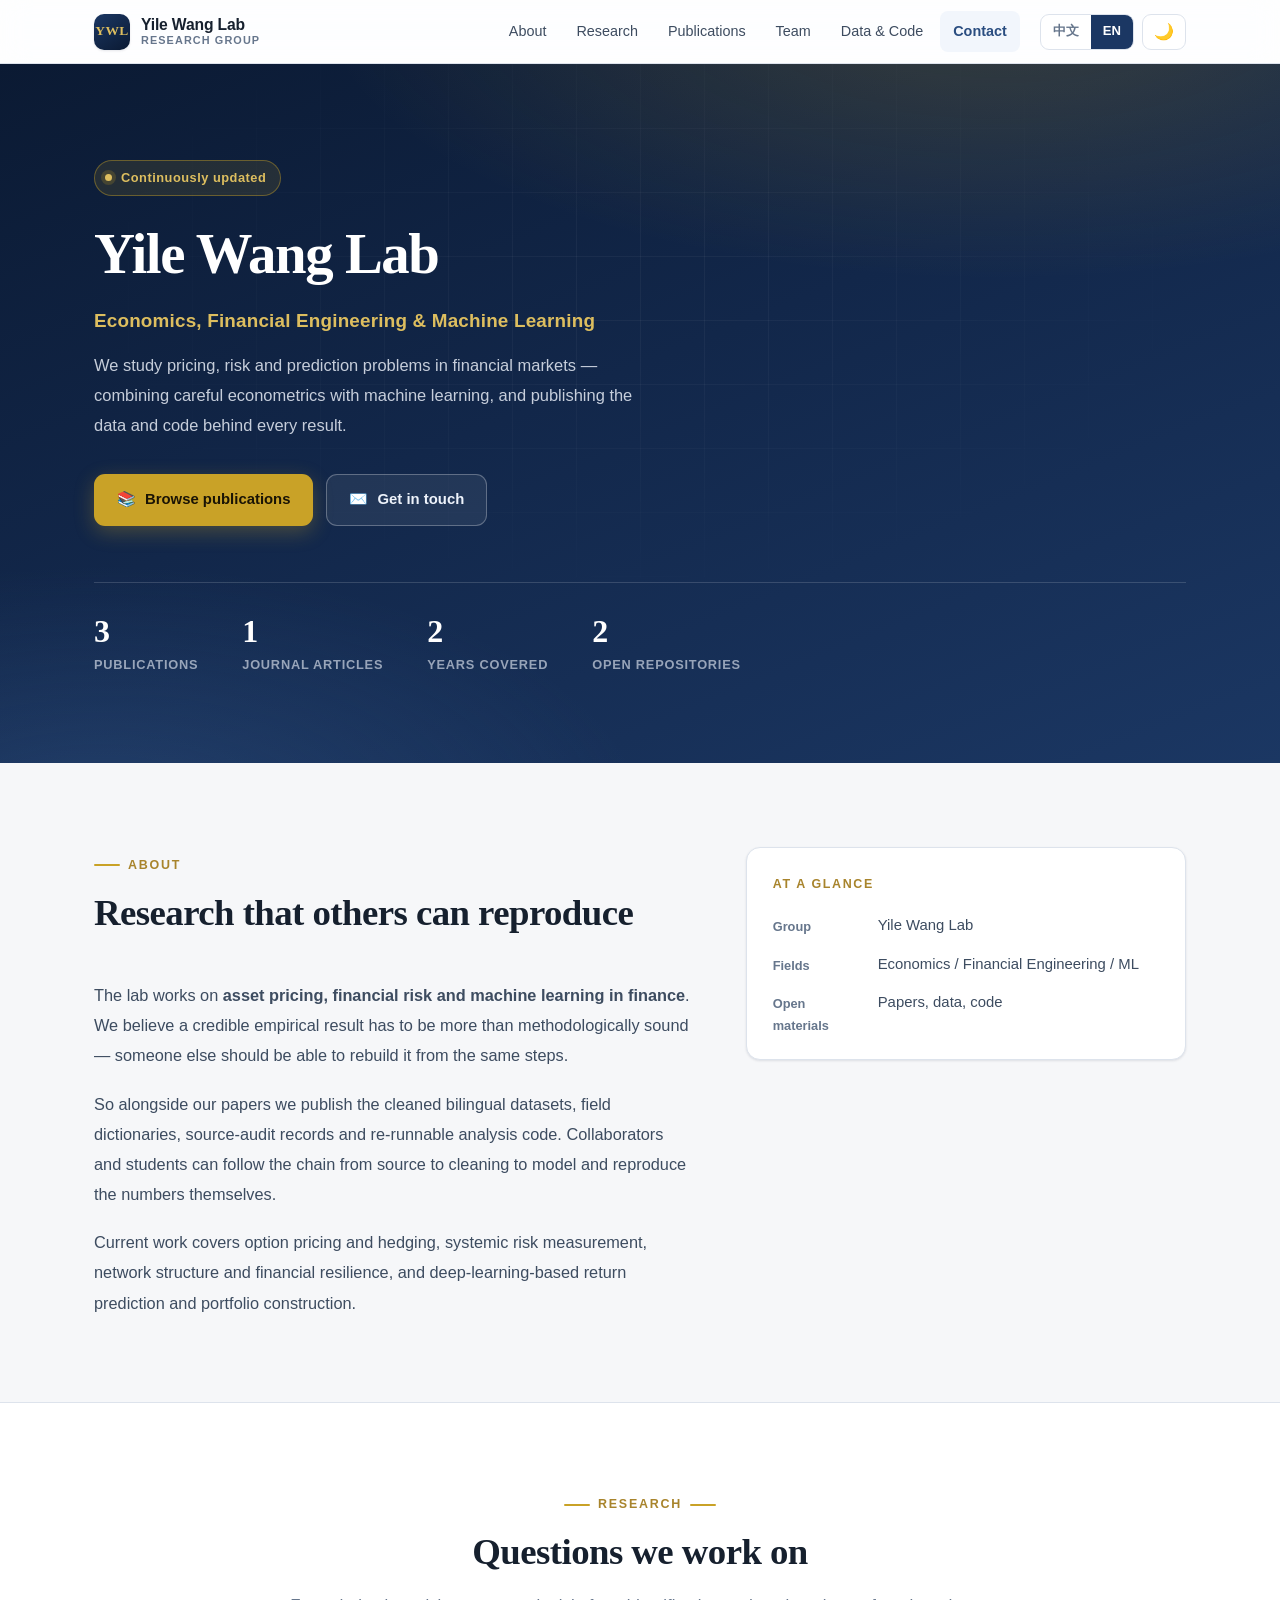
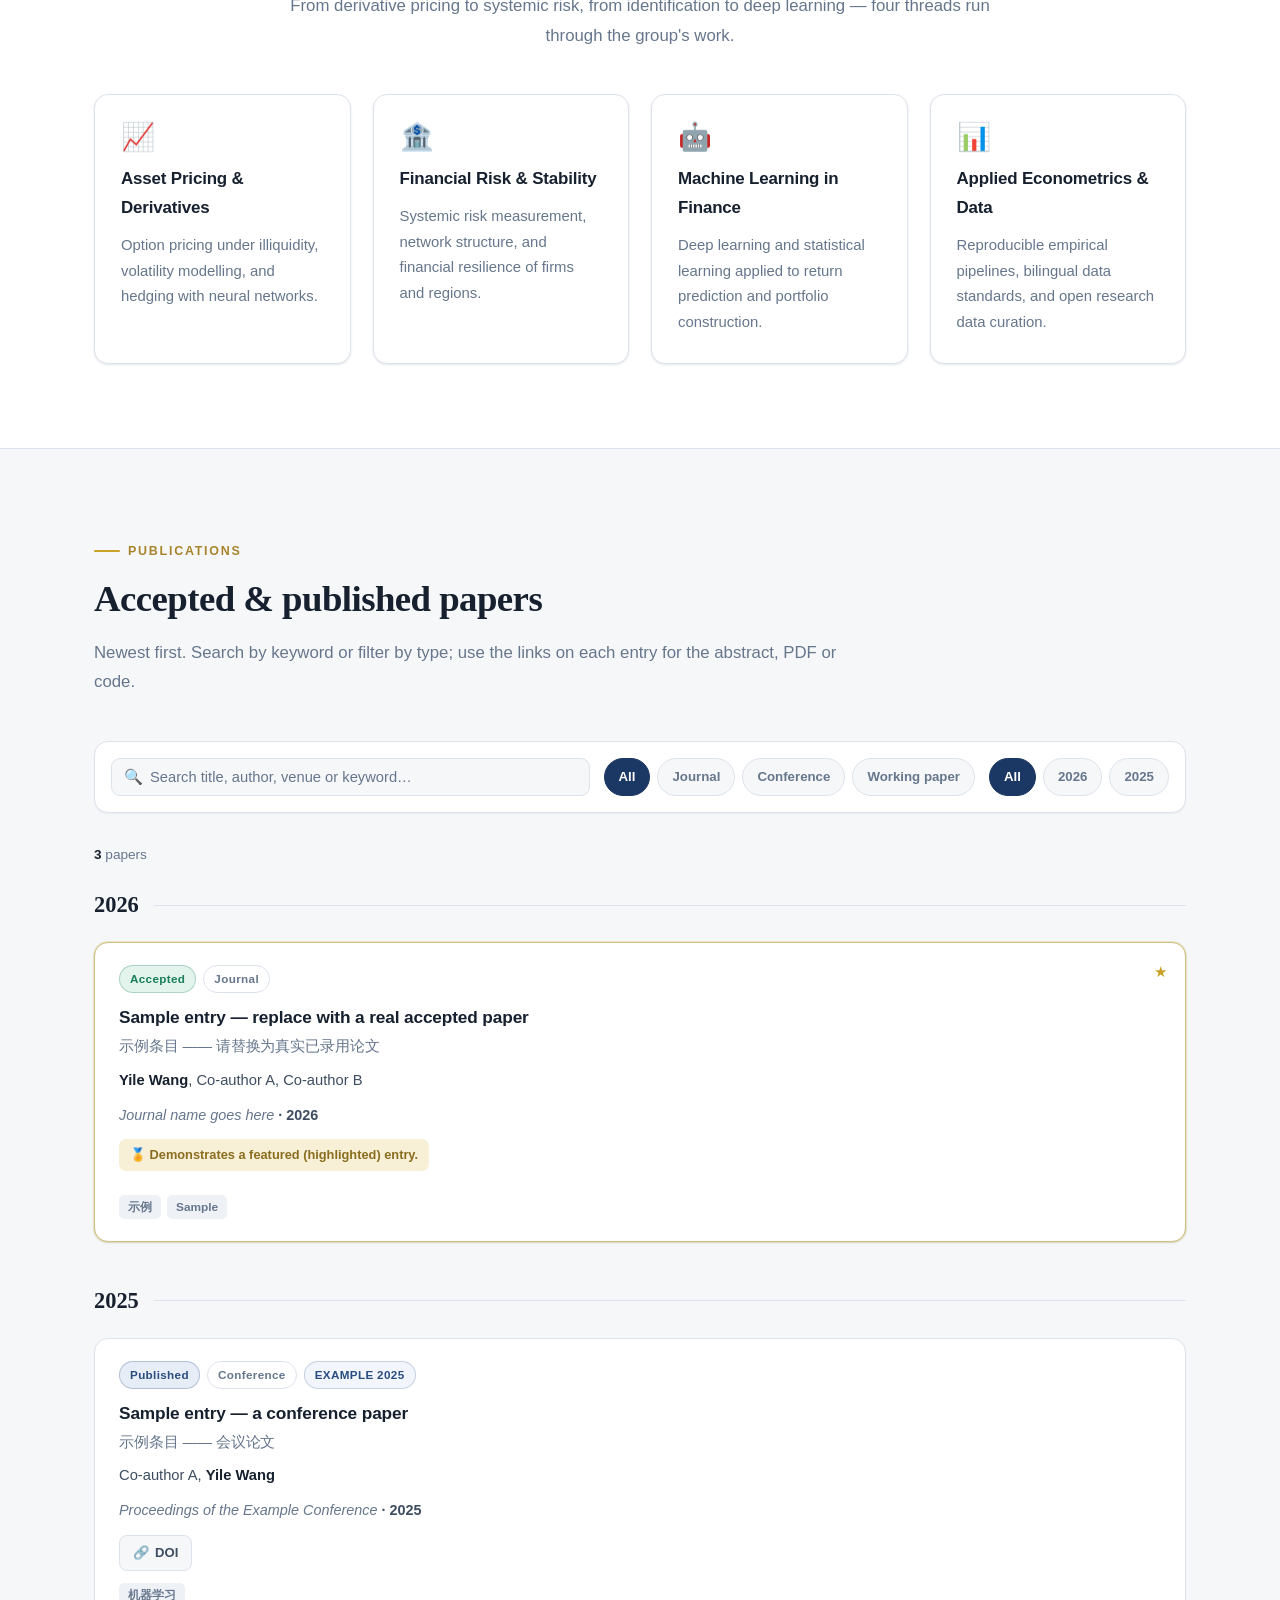
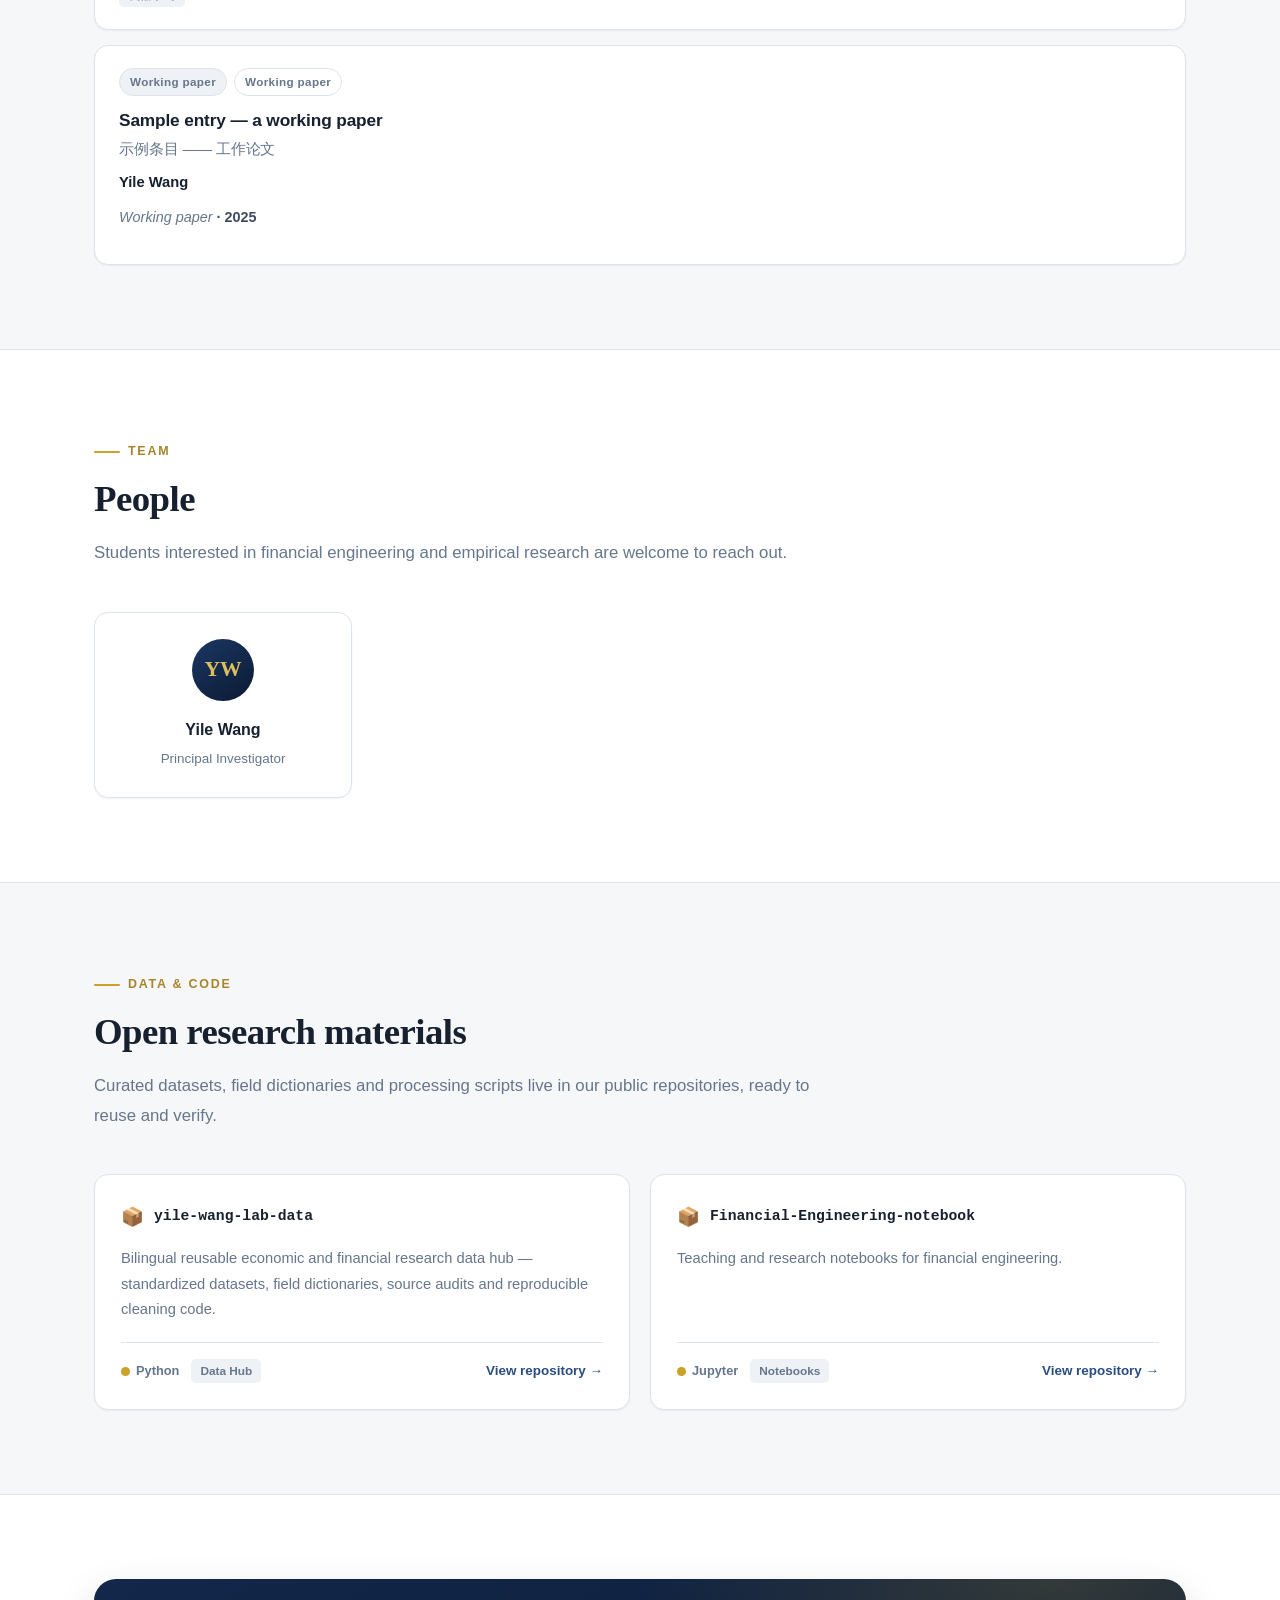
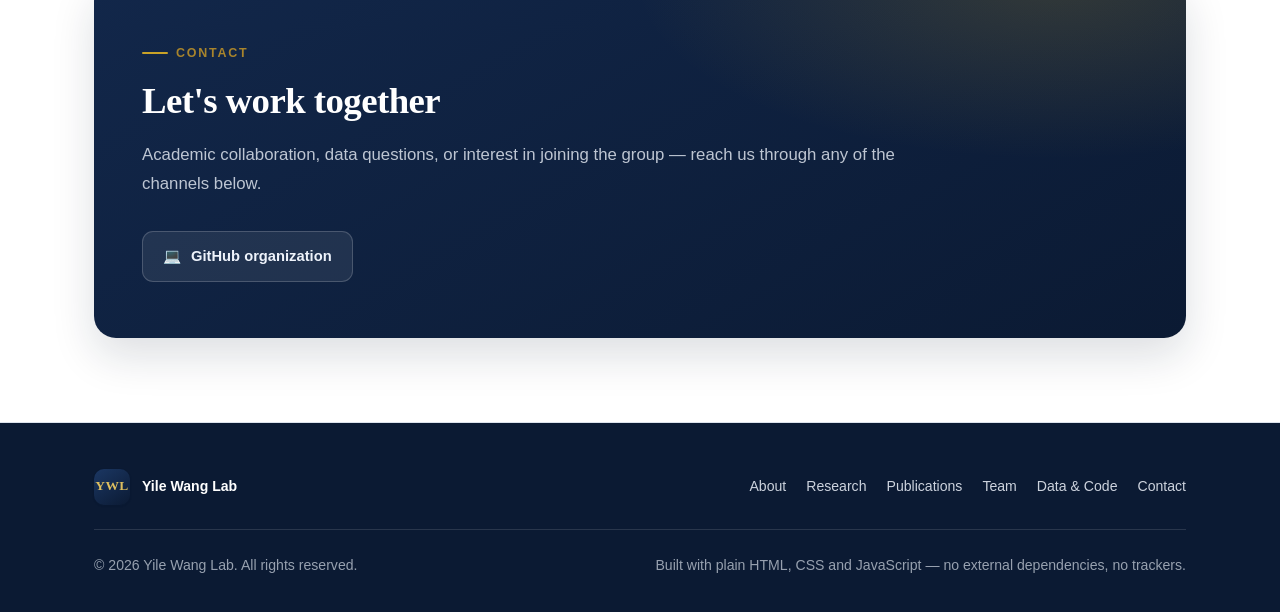
==== index.html @ 4775f93c "Initial commit: 课题组官网 (双语, 论文列表, 深色模式)" ====
<!DOCTYPE html>
<html lang="zh-CN" data-theme="light">
<head>
<meta charset="UTF-8">
<meta name="viewport" content="width=device-width, initial-scale=1, viewport-fit=cover">
<meta name="theme-color" content="#0b1a33">

<title>Yile Wang Lab · 官网</title>
<meta name="description" content="Yile Wang 课题组官网：经济学、金融工程与机器学习方向的研究团队，展示已录用与已发表论文、研究数据与开源代码。">
<meta name="author" content="Yile Wang Lab">

<!-- Open Graph / 分享卡片 -->
<meta property="og:type" content="website">
<meta property="og:title" content="Yile Wang Lab">
<meta property="og:description" content="Economics, Financial Engineering & Machine Learning — accepted and published papers, open data and code.">
<meta property="og:url" content="https://yilewang-lab.github.io/">
<meta property="og:site_name" content="Yile Wang Lab">
<meta name="twitter:card" content="summary_large_image">

<link rel="canonical" href="https://yilewang-lab.github.io/">
<link rel="icon" href="data:image/svg+xml,%3Csvg xmlns='http://www.w3.org/2000/svg' viewBox='0 0 100 100'%3E%3Crect width='100' height='100' rx='22' fill='%230b1a33'/%3E%3Ctext x='50' y='68' font-size='52' font-family='Georgia,serif' font-weight='700' fill='%23ddbe5f' text-anchor='middle'%3EYW%3C/text%3E%3C/svg%3E">

<link rel="stylesheet" href="assets/css/style.css">

<!-- 渐进增强开关：只有 JS 可用时才隐藏待入场元素，避免无 JS / 脚本报错时页面空白 -->
<script>
  document.documentElement.classList.add("js");
  window.addEventListener("error", function () {
    document.documentElement.classList.remove("js");
  });
</script>

<!-- 结构化数据，帮助搜索引擎理解这是研究机构站点 -->
<script type="application/ld+json">
{
  "@context": "https://schema.org",
  "@type": "ResearchOrganization",
  "name": "Yile Wang Lab",
  "url": "https://yilewang-lab.github.io/",
  "description": "Economics, financial engineering and machine learning research group.",
  "sameAs": ["https://github.com/YileWang-Lab"]
}
</script>
</head>

<body>
<a class="skip-link" href="#main" data-i18n="a11y.skip">跳到主要内容</a>

<!-- ==================================================== header -->
<header class="site-header">
  <div class="wrap">
    <a class="brand" href="#top">
      <span class="brand__mark" data-cfg="monogram" aria-hidden="true">YWL</span>
      <span class="brand__text">
        <span class="brand__name" data-cfg="labName">Yile Wang Lab</span>
        <span class="brand__sub">Research Group</span>
      </span>
    </a>

    <nav class="nav" id="site-nav" aria-label="主导航" data-i18n-attr="aria-label:a11y.nav">
      <ul class="nav__list">
        <li><a class="nav__link" href="#about"    data-i18n="nav.about">关于</a></li>
        <li><a class="nav__link" href="#research" data-i18n="nav.research">研究方向</a></li>
        <li><a class="nav__link" href="#pubs"     data-i18n="nav.pubs">论文成果</a></li>
        <li><a class="nav__link" href="#team"     data-i18n="nav.team">团队成员</a></li>
        <li><a class="nav__link" href="#data"     data-i18n="nav.data">数据与代码</a></li>
        <li><a class="nav__link" href="#contact"  data-i18n="nav.contact">联系我们</a></li>
      </ul>
    </nav>

    <div class="header-tools">
      <div class="lang-switch" role="group" aria-label="切换语言" data-i18n-attr="aria-label:a11y.lang">
        <button type="button" data-lang="zh" aria-pressed="true">中文</button>
        <button type="button" data-lang="en" aria-pressed="false">EN</button>
      </div>

      <button type="button" class="toggle" id="theme-toggle" aria-pressed="false"
              title="切换深色 / 浅色主题" data-i18n-attr="title:a11y.theme;aria-label:a11y.theme">
        <span class="toggle__icon" aria-hidden="true">🌙</span>
      </button>

      <button type="button" class="toggle nav-toggle" id="nav-toggle"
              aria-expanded="false" aria-controls="site-nav"
              data-i18n-attr="aria-label:a11y.menu">
        <span class="toggle__icon" aria-hidden="true">☰</span>
      </button>
    </div>
  </div>
</header>

<main id="main">

  <!-- ================================================== hero -->
  <section class="hero" id="top">
    <div class="wrap">
      <span class="hero__badge">
        <span class="dot" aria-hidden="true"></span>
        <span data-i18n="hero.badge">正在持续更新</span>
      </span>

      <h1 class="hero__title" data-cfg="labName">Yile Wang Lab</h1>
      <p class="hero__tagline" data-cfg="tagline">经济学 · 金融工程 · 机器学习</p>
      <p class="hero__desc" data-i18n="hero.desc">我们关注金融市场中的定价、风险与预测问题。</p>

      <div class="hero__actions">
        <a class="btn btn--primary" href="#pubs">
          <span aria-hidden="true">📚</span><span data-i18n="hero.cta_pubs">查看论文成果</span>
        </a>
        <a class="btn btn--ghost" href="#contact">
          <span aria-hidden="true">✉️</span><span data-i18n="hero.cta_contact">联系我们</span>
        </a>
      </div>

      <div class="hero__stats" id="hero-stats"></div>
    </div>
  </section>

  <!-- ================================================== about -->
  <section class="section" id="about">
    <div class="wrap">
      <div class="about-grid">
        <div>
          <div class="section-head reveal">
            <p class="eyebrow" data-i18n="about.eyebrow">关于我们</p>
            <h2 class="section-title" data-i18n="about.title">让金融研究可复现、可复用</h2>
          </div>
          <div class="prose reveal">
            <p data-i18n-html data-i18n="about.p1">课题组围绕资产定价、金融风险与金融机器学习展开研究。</p>
            <p data-i18n-html data-i18n="about.p2">因此除了论文，我们把清洗好的双语数据一并整理公开。</p>
            <p data-i18n-html data-i18n="about.p3">目前课题组的研究覆盖期权定价与对冲等方向。</p>
          </div>
        </div>

        <aside class="fact-card reveal">
          <h3 data-i18n="about.facts">基本信息</h3>
          <ul class="fact-list" id="fact-list"></ul>
        </aside>
      </div>
    </div>
  </section>

  <!-- ================================================== research -->
  <section class="section section--alt" id="research">
    <div class="wrap">
      <div class="section-head section-head--center reveal">
        <p class="eyebrow" data-i18n="research.eyebrow">研究方向</p>
        <h2 class="section-title" data-i18n="research.title">我们关心的问题</h2>
        <p class="section-lead" data-i18n="research.lead">从衍生品定价到系统性风险。</p>
      </div>
      <div class="research-grid" id="research-grid"></div>
    </div>
  </section>

  <!-- ================================================== publications -->
  <section class="section" id="pubs">
    <div class="wrap">
      <div class="section-head reveal">
        <p class="eyebrow" data-i18n="pubs.eyebrow">论文成果</p>
        <h2 class="section-title" data-i18n="pubs.title">已录用与已发表论文</h2>
        <p class="section-lead" data-i18n="pubs.lead">按年份倒序排列，支持搜索与筛选。</p>
      </div>

      <div class="pub-toolbar reveal" id="pub-toolbar">
        <div class="pub-search">
          <span class="pub-search__icon" aria-hidden="true">🔍</span>
          <label class="sr-only" for="pub-search" data-i18n="pubs.search">搜索论文</label>
          <input type="search" id="pub-search" autocomplete="off"
                 placeholder="搜索标题、作者、期刊或关键词…" data-i18n-attr="placeholder:pubs.search">
        </div>
        <div class="chips" id="filter-type" role="group" aria-label="类型" data-i18n-attr="aria-label:pubs.filter.type"></div>
        <div class="chips" id="filter-year" role="group" aria-label="年份" data-i18n-attr="aria-label:pubs.filter.year"></div>
      </div>

      <p class="pub-count" id="pub-count" aria-live="polite"></p>
      <div id="pub-list"></div>
    </div>
  </section>

  <!-- ================================================== team -->
  <section class="section section--alt" id="team">
    <div class="wrap">
      <div class="section-head reveal">
        <p class="eyebrow" data-i18n="team.eyebrow">团队成员</p>
        <h2 class="section-title" data-i18n="team.title">课题组</h2>
        <p class="section-lead" data-i18n="team.lead">欢迎对金融工程与实证研究感兴趣的同学联系交流。</p>
      </div>
      <div class="team-grid" id="team-grid"></div>
    </div>
  </section>

  <!-- ================================================== data & code -->
  <section class="section" id="data">
    <div class="wrap">
      <div class="section-head reveal">
        <p class="eyebrow" data-i18n="data.eyebrow">数据与代码</p>
        <h2 class="section-title" data-i18n="data.title">开放的研究材料</h2>
        <p class="section-lead" data-i18n="data.lead">我们把整理好的数据、字段字典与处理脚本放在公开仓库里。</p>
      </div>
      <div class="repo-grid" id="repo-grid"></div>
    </div>
  </section>

  <!-- ================================================== contact -->
  <section class="section section--alt" id="contact">
    <div class="wrap">
      <div class="contact-box reveal">
        <div class="section-head" style="margin-bottom:0">
          <p class="eyebrow" data-i18n="contact.eyebrow">联系我们</p>
          <h2 class="section-title" data-i18n="contact.title">欢迎交流与合作</h2>
          <p class="section-lead" data-i18n="contact.lead">无论是学术合作、数据问题还是加入课题组的意向，都欢迎联系我们。</p>
        </div>
        <div class="contact-lines" id="contact-lines"></div>
      </div>
    </div>
  </section>

</main>

<!-- ==================================================== footer -->
<footer class="site-footer">
  <div class="wrap">
    <div class="footer-top">
      <div class="footer-brand">
        <span class="brand__mark" data-cfg="monogram" aria-hidden="true">YWL</span>
        <span data-cfg="labName">Yile Wang Lab</span>
      </div>
      <nav aria-label="页脚导航" data-i18n-attr="aria-label:footer.nav">
        <ul class="footer-nav">
          <li><a href="#about"    data-i18n="nav.about">关于</a></li>
          <li><a href="#research" data-i18n="nav.research">研究方向</a></li>
          <li><a href="#pubs"     data-i18n="nav.pubs">论文成果</a></li>
          <li><a href="#team"     data-i18n="nav.team">团队成员</a></li>
          <li><a href="#data"     data-i18n="nav.data">数据与代码</a></li>
          <li><a href="#contact"  data-i18n="nav.contact">联系我们</a></li>
        </ul>
      </nav>
    </div>
    <div class="footer-bottom">
      <p>© <span id="year">2026</span> <span data-cfg="affiliation">Yile Wang Lab</span>. <span data-i18n="footer.rights">版权所有。</span></p>
      <p data-cfg="footerNote" data-i18n="footer.built">由纯 HTML / CSS / JavaScript 构建。</p>
    </div>
  </div>
</footer>

<div class="toast" id="toast" role="status" aria-live="polite"></div>

<!-- 数据文件（要改内容，改这两个即可） -->
<script src="data/site-config.js"></script>
<script src="data/publications.js"></script>
<!-- 界面文案与逻辑 -->
<script src="assets/js/i18n.js"></script>
<script src="assets/js/main.js"></script>
</body>
</html>
---- assets/css/style.css ----
/* ============================================================================
 *  Yile Wang Lab — stylesheet
 *  零外部依赖：不引用任何 CDN / 网络字体，保证在中国大陆也能秒开。
 *  Zero external dependencies: no CDN, no web fonts — loads fast everywhere.
 * ==========================================================================*/

/* ---------------------------------------------------------------- tokens */
:root {
  --navy-900: #0b1a33;
  --navy-800: #12274a;
  --navy-700: #1b3763;
  --navy-600: #2a4d80;
  --navy-500: #3b6299;
  --navy-100: #e7edf6;
  --navy-50:  #f2f6fc;

  --gold-700: #8a6d1f;
  --gold-600: #a8842c;
  --gold-500: #c9a227;
  --gold-400: #ddbe5f;
  --gold-100: #f7efd6;

  --bg:        #f6f7f9;
  --surface:   #ffffff;
  --surface-2: #eef1f6;
  --text:      #16202e;
  --text-soft: #3d4c60;
  --text-muted:#66768c;
  --border:    #dde3ec;
  --border-strong: #c6d0de;

  --ok-600:#1a7f5a; --ok-100:#e2f4ec;
  --warn-600:#a8631b; --warn-100:#fbefdd;
  --info-600:#2a4d80; --info-100:#e7edf6;

  --shadow-xs: 0 1px 2px rgba(11,26,51,.05);
  --shadow-sm: 0 1px 3px rgba(11,26,51,.07), 0 1px 2px rgba(11,26,51,.04);
  --shadow-md: 0 6px 16px rgba(11,26,51,.08), 0 2px 4px rgba(11,26,51,.04);
  --shadow-lg: 0 18px 44px rgba(11,26,51,.14);

  --radius-sm: 8px;
  --radius:    14px;
  --radius-lg: 22px;

  --maxw: 1140px;
  --header-h: 64px;

  --font-sans: -apple-system, BlinkMacSystemFont, "Segoe UI", Roboto,
               "PingFang SC", "Hiragino Sans GB", "Microsoft YaHei",
               "Noto Sans SC", "Source Han Sans SC", "WenQuanYi Micro Hei",
               Arial, sans-serif;
  --font-serif: "Iowan Old Style", "Palatino Linotype", Palatino, "Book Antiqua",
                Georgia, "Songti SC", "SimSun", serif;
  --font-mono: ui-monospace, SFMono-Regular, "SF Mono", Menlo, Consolas,
               "Liberation Mono", monospace;
}

[data-theme="dark"] {
  --navy-900:#050b16; --navy-800:#0a1424; --navy-700:#122340;
  --navy-600:#1d3963; --navy-500:#2c5188;
  --navy-100:#16253c; --navy-50:#111d31;

  --gold-700:#e0c574; --gold-600:#d4b45c; --gold-500:#c9a227;
  --gold-400:#e6cf82; --gold-100:#2a2413;

  --bg:        #080e1a;
  --surface:   #0f1826;
  --surface-2: #16202f;
  --text:      #e9eef7;
  --text-soft: #c2ccdc;
  --text-muted:#8e9db4;
  --border:    #223045;
  --border-strong:#31435e;

  --ok-600:#4fd1a5; --ok-100:#10291f;
  --warn-600:#e0a44f; --warn-100:#2a1f10;
  --info-600:#89b0e6; --info-100:#14202f;

  --shadow-xs: 0 1px 2px rgba(0,0,0,.5);
  --shadow-sm: 0 1px 3px rgba(0,0,0,.5);
  --shadow-md: 0 6px 18px rgba(0,0,0,.45);
  --shadow-lg: 0 18px 46px rgba(0,0,0,.6);
}

/* ---------------------------------------------------------------- reset */
*, *::before, *::after { box-sizing: border-box; }

html {
  scroll-behavior: smooth;
  scroll-padding-top: calc(var(--header-h) + 16px);
  -webkit-text-size-adjust: 100%;
}

@media (prefers-reduced-motion: reduce) {
  html { scroll-behavior: auto; }
  *, *::before, *::after {
    animation-duration: .001ms !important;
    transition-duration: .001ms !important;
  }
}

body {
  margin: 0;
  font-family: var(--font-sans);
  font-size: 16px;
  line-height: 1.7;
  color: var(--text);
  background: var(--bg);
  -webkit-font-smoothing: antialiased;
  -moz-osx-font-smoothing: grayscale;
  overflow-wrap: break-word;
}

img { max-width: 100%; display: block; }
a { color: var(--navy-600); text-decoration: none; }
a:hover { text-decoration: underline; text-underline-offset: 3px; }
[data-theme="dark"] a { color: var(--info-600); }

button { font: inherit; color: inherit; cursor: pointer; }

:focus-visible {
  outline: 3px solid var(--gold-500);
  outline-offset: 2px;
  border-radius: 4px;
}

.skip-link {
  position: absolute; left: -9999px; top: 0; z-index: 200;
  background: var(--navy-800); color: #fff; padding: 12px 18px;
  border-radius: 0 0 var(--radius-sm) 0;
}
.skip-link:focus { left: 0; }

.sr-only {
  position: absolute; width: 1px; height: 1px; padding: 0; margin: -1px;
  overflow: hidden; clip: rect(0,0,0,0); white-space: nowrap; border: 0;
}

/* ---------------------------------------------------------------- layout */
.wrap {
  width: 100%;
  max-width: var(--maxw);
  margin-inline: auto;
  padding-inline: 24px;
}

.section { padding: 84px 0; }
.section--alt { background: var(--surface); border-block: 1px solid var(--border); }

.section-head { max-width: 760px; margin-bottom: 44px; }
.section-head--center { margin-inline: auto; text-align: center; }

.eyebrow {
  display: inline-flex; align-items: center; gap: 8px;
  font-size: .78rem; font-weight: 700; letter-spacing: .14em;
  text-transform: uppercase; color: var(--gold-600);
  margin: 0 0 14px;
}
.eyebrow::before {
  content: ""; width: 26px; height: 2px; background: var(--gold-500);
  border-radius: 2px;
}
.section-head--center .eyebrow::after {
  content: ""; width: 26px; height: 2px; background: var(--gold-500);
  border-radius: 2px;
}

.section-title {
  font-family: var(--font-serif);
  font-size: clamp(1.6rem, 3.4vw, 2.3rem);
  line-height: 1.25;
  letter-spacing: -.015em;
  margin: 0 0 16px;
  color: var(--text);
}

.section-lead {
  margin: 0;
  font-size: 1.05rem;
  color: var(--text-muted);
  line-height: 1.75;
}

/* ---------------------------------------------------------------- header */
.site-header {
  position: sticky; top: 0; z-index: 100;
  height: var(--header-h);
  background: color-mix(in srgb, var(--surface) 82%, transparent);
  backdrop-filter: saturate(180%) blur(14px);
  -webkit-backdrop-filter: saturate(180%) blur(14px);
  border-bottom: 1px solid var(--border);
}
@supports not (backdrop-filter: blur(1px)) {
  .site-header { background: var(--surface); }
}

.site-header .wrap {
  height: 100%;
  display: flex; align-items: center; gap: 20px;
}

.brand {
  display: flex; align-items: center; gap: 11px;
  color: var(--text); font-weight: 700; text-decoration: none;
  flex-shrink: 0;
}
.brand:hover { text-decoration: none; }

.brand__mark {
  width: 36px; height: 36px; flex-shrink: 0;
  display: grid; place-items: center;
  border-radius: 10px;
  background: linear-gradient(145deg, var(--navy-700), var(--navy-900));
  color: var(--gold-400);
  font-family: var(--font-serif);
  font-size: .84rem; font-weight: 700; letter-spacing: .04em;
  box-shadow: var(--shadow-sm);
}
.brand__text { display: flex; flex-direction: column; line-height: 1.15; }
.brand__name { font-size: .98rem; letter-spacing: -.01em; }
.brand__sub {
  font-size: .68rem; font-weight: 600; letter-spacing: .1em;
  text-transform: uppercase; color: var(--text-muted);
}

.nav { margin-left: auto; }
.nav__list {
  display: flex; align-items: center; gap: 4px;
  list-style: none; margin: 0; padding: 0;
}
.nav__link {
  display: block; padding: 8px 13px; border-radius: 8px;
  font-size: .9rem; font-weight: 500; color: var(--text-soft);
  text-decoration: none; white-space: nowrap;
  transition: background .15s, color .15s;
}
.nav__link:hover { background: var(--surface-2); color: var(--text); text-decoration: none; }
.nav__link[aria-current="true"] { color: var(--navy-600); background: var(--navy-50); font-weight: 600; }
[data-theme="dark"] .nav__link[aria-current="true"] { color: var(--gold-400); }

.header-tools { display: flex; align-items: center; gap: 8px; flex-shrink: 0; }

/* toggle buttons */
.toggle {
  display: inline-flex; align-items: center; justify-content: center;
  gap: 6px; height: 36px; min-width: 36px; padding: 0 11px;
  border: 1px solid var(--border); border-radius: 9px;
  background: var(--surface); color: var(--text-soft);
  font-size: .82rem; font-weight: 600;
  transition: background .15s, border-color .15s, color .15s;
}
.toggle:hover { background: var(--surface-2); color: var(--text); border-color: var(--border-strong); }
.toggle__icon { font-size: 1rem; line-height: 1; }

.lang-switch { display: inline-flex; border: 1px solid var(--border); border-radius: 9px; overflow: hidden; background: var(--surface); }
.lang-switch button {
  border: 0; background: transparent; padding: 0 12px; height: 34px;
  font-size: .82rem; font-weight: 600; color: var(--text-muted);
  transition: background .15s, color .15s;
}
.lang-switch button[aria-pressed="true"] { background: var(--navy-700); color: #fff; }
[data-theme="dark"] .lang-switch button[aria-pressed="true"] { background: var(--gold-600); color: #12100a; }
.lang-switch button:not([aria-pressed="true"]):hover { background: var(--surface-2); color: var(--text); }

.nav-toggle { display: none; }

/* ---------------------------------------------------------------- hero */
.hero {
  position: relative;
  padding: 96px 0 88px;
  background:
    radial-gradient(1100px 460px at 78% -10%, rgba(201,162,39,.22), transparent 62%),
    radial-gradient(900px 420px at 8% 108%, rgba(59,98,153,.35), transparent 60%),
    linear-gradient(158deg, var(--navy-900) 0%, var(--navy-800) 46%, var(--navy-700) 100%);
  color: #eef3fb;
  overflow: hidden;
}
.hero::after {
  content: ""; position: absolute; inset: 0; pointer-events: none;
  background-image:
    linear-gradient(rgba(255,255,255,.045) 1px, transparent 1px),
    linear-gradient(90deg, rgba(255,255,255,.045) 1px, transparent 1px);
  background-size: 64px 64px;
  mask-image: radial-gradient(760px 420px at 50% 32%, #000 12%, transparent 78%);
  -webkit-mask-image: radial-gradient(760px 420px at 50% 32%, #000 12%, transparent 78%);
}
.hero .wrap { position: relative; z-index: 1; }

.hero__badge {
  display: inline-flex; align-items: center; gap: 9px;
  padding: 6px 14px 6px 10px; margin-bottom: 26px;
  border: 1px solid rgba(201,162,39,.42);
  background: rgba(201,162,39,.12);
  border-radius: 999px;
  font-size: .8rem; font-weight: 600; letter-spacing: .04em;
  color: var(--gold-400);
}
.hero__badge .dot {
  width: 7px; height: 7px; border-radius: 50%;
  background: var(--gold-400); box-shadow: 0 0 0 4px rgba(201,162,39,.2);
}

.hero__title {
  font-family: var(--font-serif);
  font-size: clamp(2.1rem, 5.6vw, 3.55rem);
  line-height: 1.12;
  letter-spacing: -.025em;
  margin: 0 0 20px;
  color: #fff;
  font-weight: 700;
  max-width: 20ch;
}
.hero__title em {
  font-style: normal;
  background: linear-gradient(100deg, var(--gold-400), var(--gold-500) 55%, #f0dc9a);
  -webkit-background-clip: text; background-clip: text;
  -webkit-text-fill-color: transparent; color: var(--gold-500);
}

.hero__tagline {
  margin: 0 0 14px;
  font-size: clamp(1rem, 2.1vw, 1.18rem);
  font-weight: 600;
  letter-spacing: .01em;
  color: var(--gold-400);
}

.hero__desc {
  margin: 0 0 34px;
  max-width: 62ch;
  font-size: 1.03rem;
  line-height: 1.8;
  color: rgba(238,243,251,.82);
}

.hero__actions { display: flex; flex-wrap: wrap; gap: 13px; }

.btn {
  display: inline-flex; align-items: center; gap: 9px;
  padding: 12px 22px; border-radius: 11px;
  font-size: .93rem; font-weight: 600;
  text-decoration: none; border: 1px solid transparent;
  transition: transform .16s, box-shadow .16s, background .16s, border-color .16s;
}
.btn:hover { text-decoration: none; transform: translateY(-2px); }
.btn--primary { background: var(--gold-500); color: #1a1405; box-shadow: 0 6px 20px rgba(201,162,39,.3); }
.btn--primary:hover { background: var(--gold-400); box-shadow: 0 10px 26px rgba(201,162,39,.4); }
.btn--ghost { background: rgba(255,255,255,.07); color: #eef3fb; border-color: rgba(255,255,255,.28); }
.btn--ghost:hover { background: rgba(255,255,255,.15); border-color: rgba(255,255,255,.5); }

.hero__stats {
  display: flex; flex-wrap: wrap; gap: 44px;
  margin-top: 56px; padding-top: 32px;
  border-top: 1px solid rgba(255,255,255,.15);
}
.stat__num {
  font-family: var(--font-serif);
  font-size: 2rem; font-weight: 700; line-height: 1;
  color: #fff;
}
.stat__label {
  margin-top: 7px;
  font-size: .8rem; font-weight: 600; letter-spacing: .06em;
  text-transform: uppercase; color: rgba(238,243,251,.6);
}

/* ---------------------------------------------------------------- about */
.about-grid {
  display: grid; grid-template-columns: 1.15fr .85fr; gap: 56px; align-items: start;
}
.prose p { margin: 0 0 18px; font-size: 1.02rem; line-height: 1.85; color: var(--text-soft); }
.prose p:last-child { margin-bottom: 0; }
.prose strong { color: var(--text); font-weight: 650; }

.fact-card {
  background: var(--surface); border: 1px solid var(--border);
  border-radius: var(--radius); padding: 26px 26px 22px;
  box-shadow: var(--shadow-sm);
}
.fact-card h3 {
  margin: 0 0 18px; font-size: .78rem; font-weight: 700;
  letter-spacing: .13em; text-transform: uppercase; color: var(--gold-600);
}
.fact-list { list-style: none; margin: 0; padding: 0; display: grid; gap: 15px; }
.fact-list li { display: flex; gap: 13px; align-items: flex-start; }
.fact-list .k {
  flex-shrink: 0; width: 92px;
  font-size: .8rem; font-weight: 700; color: var(--text-muted);
  padding-top: 2px;
}
.fact-list .v { font-size: .93rem; color: var(--text-soft); line-height: 1.6; }

/* ---------------------------------------------------------------- research */
.research-grid {
  display: grid; grid-template-columns: repeat(auto-fit, minmax(240px, 1fr)); gap: 22px;
}
.research-card {
  position: relative;
  background: var(--surface); border: 1px solid var(--border);
  border-radius: var(--radius); padding: 28px 26px;
  box-shadow: var(--shadow-sm);
  transition: transform .2s, box-shadow .2s, border-color .2s;
  overflow: hidden;
}
.research-card::before {
  content: ""; position: absolute; inset: 0 auto 0 0; width: 3px;
  background: linear-gradient(var(--gold-500), var(--navy-600));
  opacity: 0; transition: opacity .2s;
}
.research-card:hover {
  transform: translateY(-4px); box-shadow: var(--shadow-md);
  border-color: var(--border-strong);
}
.research-card:hover::before { opacity: 1; }
.research-card__icon {
  font-size: 1.7rem; line-height: 1; margin-bottom: 15px;
  display: block;
}
.research-card__title {
  margin: 0 0 10px; font-size: 1.06rem; font-weight: 650;
  letter-spacing: -.01em; color: var(--text);
}
.research-card__desc { margin: 0; font-size: .93rem; line-height: 1.72; color: var(--text-muted); }

/* ---------------------------------------------------------------- publications */
.pub-toolbar {
  display: flex; flex-wrap: wrap; gap: 14px; align-items: center;
  margin-bottom: 30px; padding: 16px;
  background: var(--surface); border: 1px solid var(--border);
  border-radius: var(--radius); box-shadow: var(--shadow-xs);
}
.pub-search {
  position: relative; flex: 1 1 250px; min-width: 200px;
}
.pub-search input {
  width: 100%; padding: 10px 14px 10px 38px;
  border: 1px solid var(--border); border-radius: 9px;
  background: var(--bg); color: var(--text); font-size: .92rem;
  transition: border-color .15s, box-shadow .15s;
}
.pub-search input::placeholder { color: var(--text-muted); }
.pub-search input:focus {
  outline: none; border-color: var(--navy-500);
  box-shadow: 0 0 0 3px color-mix(in srgb, var(--navy-500) 18%, transparent);
}
.pub-search__icon {
  position: absolute; left: 13px; top: 50%; transform: translateY(-50%);
  color: var(--text-muted); font-size: .95rem; pointer-events: none;
}

.chips { display: flex; flex-wrap: wrap; gap: 7px; }
.chip {
  padding: 7px 14px; border-radius: 999px;
  border: 1px solid var(--border); background: var(--bg);
  font-size: .83rem; font-weight: 600; color: var(--text-muted);
  transition: background .15s, color .15s, border-color .15s;
  white-space: nowrap;
}
.chip:hover { border-color: var(--border-strong); color: var(--text); }
.chip[aria-pressed="true"] {
  background: var(--navy-700); border-color: var(--navy-700); color: #fff;
}
[data-theme="dark"] .chip[aria-pressed="true"] { background: var(--gold-600); border-color: var(--gold-600); color: #12100a; }

.pub-count {
  font-size: .85rem; color: var(--text-muted); font-weight: 500;
  margin: 0 0 20px;
}
.pub-count strong { color: var(--text); font-weight: 700; }

.pub-year-group { margin-bottom: 40px; }
.pub-year-group:last-child { margin-bottom: 0; }

.pub-year {
  display: flex; align-items: center; gap: 15px;
  margin: 0 0 18px;
  font-family: var(--font-serif);
  font-size: 1.4rem; font-weight: 700; color: var(--text);
}
.pub-year::after {
  content: ""; flex: 1; height: 1px; background: var(--border);
}

.pub-list { display: grid; gap: 15px; }

.pub {
  position: relative;
  background: var(--surface); border: 1px solid var(--border);
  border-radius: var(--radius); padding: 22px 24px;
  box-shadow: var(--shadow-xs);
  transition: box-shadow .18s, border-color .18s, transform .18s;
}
.pub:hover {
  box-shadow: var(--shadow-md); border-color: var(--border-strong);
  transform: translateY(-2px);
}
.pub--featured {
  border-color: color-mix(in srgb, var(--gold-500) 55%, var(--border));
  box-shadow: 0 0 0 1px color-mix(in srgb, var(--gold-500) 22%, transparent), var(--shadow-sm);
}
.pub--featured::after {
  content: "★"; position: absolute; top: 16px; right: 18px;
  color: var(--gold-500); font-size: .95rem;
}

.pub__badges { display: flex; flex-wrap: wrap; gap: 7px; margin-bottom: 12px; }

.badge {
  display: inline-flex; align-items: center; gap: 5px;
  padding: 3px 10px; border-radius: 999px;
  font-size: .73rem; font-weight: 700; letter-spacing: .03em;
  border: 1px solid transparent; white-space: nowrap;
}
.badge--accepted  { background: var(--ok-100);   color: var(--ok-600);   border-color: color-mix(in srgb, var(--ok-600) 28%, transparent); }
.badge--published { background: var(--info-100); color: var(--info-600); border-color: color-mix(in srgb, var(--info-600) 28%, transparent); }
.badge--forthcoming { background: var(--warn-100); color: var(--warn-600); border-color: color-mix(in srgb, var(--warn-600) 28%, transparent); }
.badge--working   { background: var(--surface-2); color: var(--text-muted); border-color: var(--border); }
.badge--type      { background: transparent; color: var(--text-muted); border-color: var(--border); }
.badge--venue     { background: var(--navy-50); color: var(--navy-600); border-color: color-mix(in srgb, var(--navy-600) 22%, transparent); }
[data-theme="dark"] .badge--venue { color: var(--info-600); }

.pub__title {
  margin: 0 0 10px; padding-right: 26px;
  font-size: 1.08rem; font-weight: 650; line-height: 1.5;
  letter-spacing: -.008em; color: var(--text);
}
.pub__title-zh {
  display: block; margin-top: 4px;
  font-size: .93rem; font-weight: 500; color: var(--text-muted);
}

.pub__authors {
  margin: 0 0 10px; font-size: .92rem; line-height: 1.7; color: var(--text-soft);
}
.pub__authors b { font-weight: 750; color: var(--text); }

.pub__venue {
  margin: 0 0 12px; font-size: .9rem; color: var(--text-muted);
  font-style: italic;
}
.pub__venue .yr { font-style: normal; font-weight: 700; color: var(--text-soft); }

.pub__note {
  display: inline-flex; align-items: center; gap: 6px;
  margin: 0 0 12px; padding: 5px 11px;
  background: var(--gold-100); color: var(--gold-700);
  border-radius: 7px; font-size: .8rem; font-weight: 650;
}
[data-theme="dark"] .pub__note { color: var(--gold-400); }

.pub__links { display: flex; flex-wrap: wrap; gap: 8px; margin-top: 4px; }
.pub__link {
  display: inline-flex; align-items: center; gap: 6px;
  padding: 6px 13px; border-radius: 8px;
  border: 1px solid var(--border); background: var(--bg);
  font-size: .82rem; font-weight: 600; color: var(--text-soft);
  text-decoration: none; transition: all .15s;
}
.pub__link:hover {
  text-decoration: none; background: var(--navy-700); color: #fff;
  border-color: var(--navy-700); transform: translateY(-1px);
}

.pub__tags { display: flex; flex-wrap: wrap; gap: 6px; margin-top: 12px; }
.pub__tag {
  padding: 2px 9px; border-radius: 5px;
  background: var(--surface-2); color: var(--text-muted);
  font-size: .74rem; font-weight: 600;
}

.pub-empty {
  padding: 60px 24px; text-align: center;
  background: var(--surface); border: 1px dashed var(--border-strong);
  border-radius: var(--radius); color: var(--text-muted);
}
.pub-empty__icon { font-size: 2rem; margin-bottom: 12px; opacity: .55; }

/* ---------------------------------------------------------------- team */
.team-grid {
  display: grid; grid-template-columns: repeat(auto-fill, minmax(215px, 1fr)); gap: 20px;
}
.person {
  background: var(--surface); border: 1px solid var(--border);
  border-radius: var(--radius); padding: 26px 22px;
  text-align: center; box-shadow: var(--shadow-xs);
  transition: transform .18s, box-shadow .18s;
}
.person:hover { transform: translateY(-3px); box-shadow: var(--shadow-md); }
.person__avatar {
  width: 62px; height: 62px; margin: 0 auto 15px;
  border-radius: 50%; display: grid; place-items: center;
  background: linear-gradient(145deg, var(--navy-700), var(--navy-900));
  color: var(--gold-400); font-family: var(--font-serif);
  font-size: 1.35rem; font-weight: 700;
}
.person__name { margin: 0 0 5px; font-size: 1rem; font-weight: 650; color: var(--text); }
.person__role { margin: 0; font-size: .84rem; color: var(--text-muted); font-weight: 500; }
.person__link { display: inline-block; margin-top: 10px; font-size: .82rem; font-weight: 600; }

/* ---------------------------------------------------------------- repos */
.repo-grid { display: grid; grid-template-columns: repeat(auto-fit, minmax(300px, 1fr)); gap: 20px; }
.repo {
  display: flex; flex-direction: column;
  background: var(--surface); border: 1px solid var(--border);
  border-radius: var(--radius); padding: 26px;
  box-shadow: var(--shadow-xs);
  transition: transform .18s, box-shadow .18s, border-color .18s;
}
.repo:hover { transform: translateY(-3px); box-shadow: var(--shadow-md); border-color: var(--border-strong); }
.repo__top { display: flex; align-items: center; gap: 10px; margin-bottom: 14px; }
.repo__icon { font-size: 1.15rem; }
.repo__name {
  font-family: var(--font-mono); font-size: .92rem; font-weight: 700;
  color: var(--text); word-break: break-all;
}
.repo__desc { margin: 0 0 20px; font-size: .92rem; line-height: 1.72; color: var(--text-muted); flex: 1; }
.repo__foot { display: flex; align-items: center; gap: 12px; padding-top: 16px; border-top: 1px solid var(--border); }
.repo__lang { display: inline-flex; align-items: center; gap: 6px; font-size: .8rem; font-weight: 600; color: var(--text-muted); }
.repo__lang::before { content: ""; width: 9px; height: 9px; border-radius: 50%; background: var(--gold-500); }
.repo__link { margin-left: auto; font-size: .84rem; font-weight: 650; }

/* ---------------------------------------------------------------- contact */
.contact-box {
  position: relative; overflow: hidden;
  border-radius: var(--radius-lg); padding: 56px 48px;
  background:
    radial-gradient(700px 300px at 88% 0%, rgba(201,162,39,.2), transparent 60%),
    linear-gradient(150deg, var(--navy-800), var(--navy-900));
  color: #eef3fb;
  box-shadow: var(--shadow-lg);
}
.contact-box .section-title { color: #fff; }
.contact-box .section-lead { color: rgba(238,243,251,.78); }
.contact-lines {
  display: flex; flex-wrap: wrap; gap: 14px; margin-top: 32px;
}
.contact-line {
  display: inline-flex; align-items: center; gap: 10px;
  padding: 12px 20px; border-radius: 11px;
  background: rgba(255,255,255,.08); border: 1px solid rgba(255,255,255,.18);
  color: #eef3fb; font-size: .92rem; font-weight: 600; text-decoration: none;
  transition: background .16s, transform .16s;
  word-break: break-all;
}
.contact-line:hover { background: rgba(255,255,255,.17); text-decoration: none; transform: translateY(-2px); }

/* ---------------------------------------------------------------- footer */
.site-footer {
  background: var(--navy-900); color: rgba(238,243,251,.62);
  padding: 46px 0 34px; font-size: .88rem;
}
.site-footer a { color: rgba(238,243,251,.85); }
.site-footer a:hover { color: var(--gold-400); }
.footer-top {
  display: flex; flex-wrap: wrap; gap: 22px;
  justify-content: space-between; align-items: center;
  padding-bottom: 24px; margin-bottom: 24px;
  border-bottom: 1px solid rgba(255,255,255,.12);
}
.footer-brand { display: flex; align-items: center; gap: 12px; color: #fff; font-weight: 650; }
.footer-nav { display: flex; flex-wrap: wrap; gap: 20px; list-style: none; margin: 0; padding: 0; }
.footer-bottom { display: flex; flex-wrap: wrap; gap: 12px; justify-content: space-between; }
.footer-bottom p { margin: 0; }

/* ---------------------------------------------------------------- toast */
.toast {
  position: fixed; bottom: 26px; left: 50%; transform: translate(-50%, 24px);
  z-index: 150; max-width: min(92vw, 460px);
  padding: 13px 20px; border-radius: 11px;
  background: var(--navy-800); color: #eef3fb;
  border: 1px solid rgba(255,255,255,.16);
  box-shadow: var(--shadow-lg);
  font-size: .88rem; line-height: 1.55;
  opacity: 0; pointer-events: none; transition: opacity .25s, transform .25s;
}
.toast.is-visible { opacity: 1; transform: translate(-50%, 0); }

/* ---------------------------------------------------------------- reveal */
/* 只在 JS 可用（html.js）时隐藏，保证脚本失效时内容照常可见 */
.js .reveal { opacity: 0; transform: translateY(18px); transition: opacity .6s ease, transform .6s ease; }
.js .reveal.is-visible { opacity: 1; transform: none; }
@media (prefers-reduced-motion: reduce) {
  .js .reveal { opacity: 1; transform: none; }
}

/* ---------------------------------------------------------------- responsive */
@media (max-width: 960px) {
  .about-grid { grid-template-columns: 1fr; gap: 36px; }
  .hero { padding: 76px 0 68px; }
}

@media (max-width: 800px) {
  :root { --header-h: 58px; }
  .section { padding: 60px 0; }
  .wrap { padding-inline: 18px; }

  .nav-toggle { display: inline-flex; }
  .nav {
    position: fixed; inset: var(--header-h) 0 auto 0;
    background: var(--surface);
    border-bottom: 1px solid var(--border);
    box-shadow: var(--shadow-lg);
    padding: 12px 18px 20px;
    transform: translateY(-115%);
    transition: transform .28s cubic-bezier(.4,0,.2,1);
    margin-left: 0;
    max-height: calc(100vh - var(--header-h));
    overflow-y: auto;
  }
  .nav.is-open { transform: none; }
  .nav__list { flex-direction: column; align-items: stretch; gap: 2px; }
  .nav__link { padding: 12px 14px; font-size: .96rem; }

  .brand__sub { display: none; }
  .contact-box { padding: 40px 24px; border-radius: var(--radius); }
  .hero__stats { gap: 30px; }
  .stat__num { font-size: 1.65rem; }
}

@media (max-width: 520px) {
  .brand__name { font-size: .88rem; max-width: 128px; overflow: hidden; text-overflow: ellipsis; white-space: nowrap; }
  .header-tools .toggle__label { display: none; }
  .pub { padding: 18px 17px; }
  .pub-toolbar { padding: 12px; }
  .fact-list li { flex-direction: column; gap: 3px; }
  .fact-list .k { width: auto; }
}

/* ---------------------------------------------------------------- print */
@media print {
  .site-header, .hero__actions, .pub-toolbar, .site-footer, .toast, .nav-toggle { display: none !important; }
  .hero { background: #fff !important; color: #000 !important; padding: 20px 0; }
  .hero__title, .hero__tagline, .hero__desc { color: #000 !important; }
  .hero__title em { -webkit-text-fill-color: #000 !important; color: #000 !important; }
  .section { padding: 20px 0; break-inside: avoid; }
  .pub, .research-card, .person, .repo { box-shadow: none !important; border: 1px solid #ccc !important; break-inside: avoid; }
  .contact-box { background: #fff !important; color: #000 !important; }
  .contact-line { background: #f4f4f4 !important; color: #000 !important; border-color: #ccc !important; }
  a { color: #000 !important; }
  .reveal { opacity: 1 !important; transform: none !important; }
}
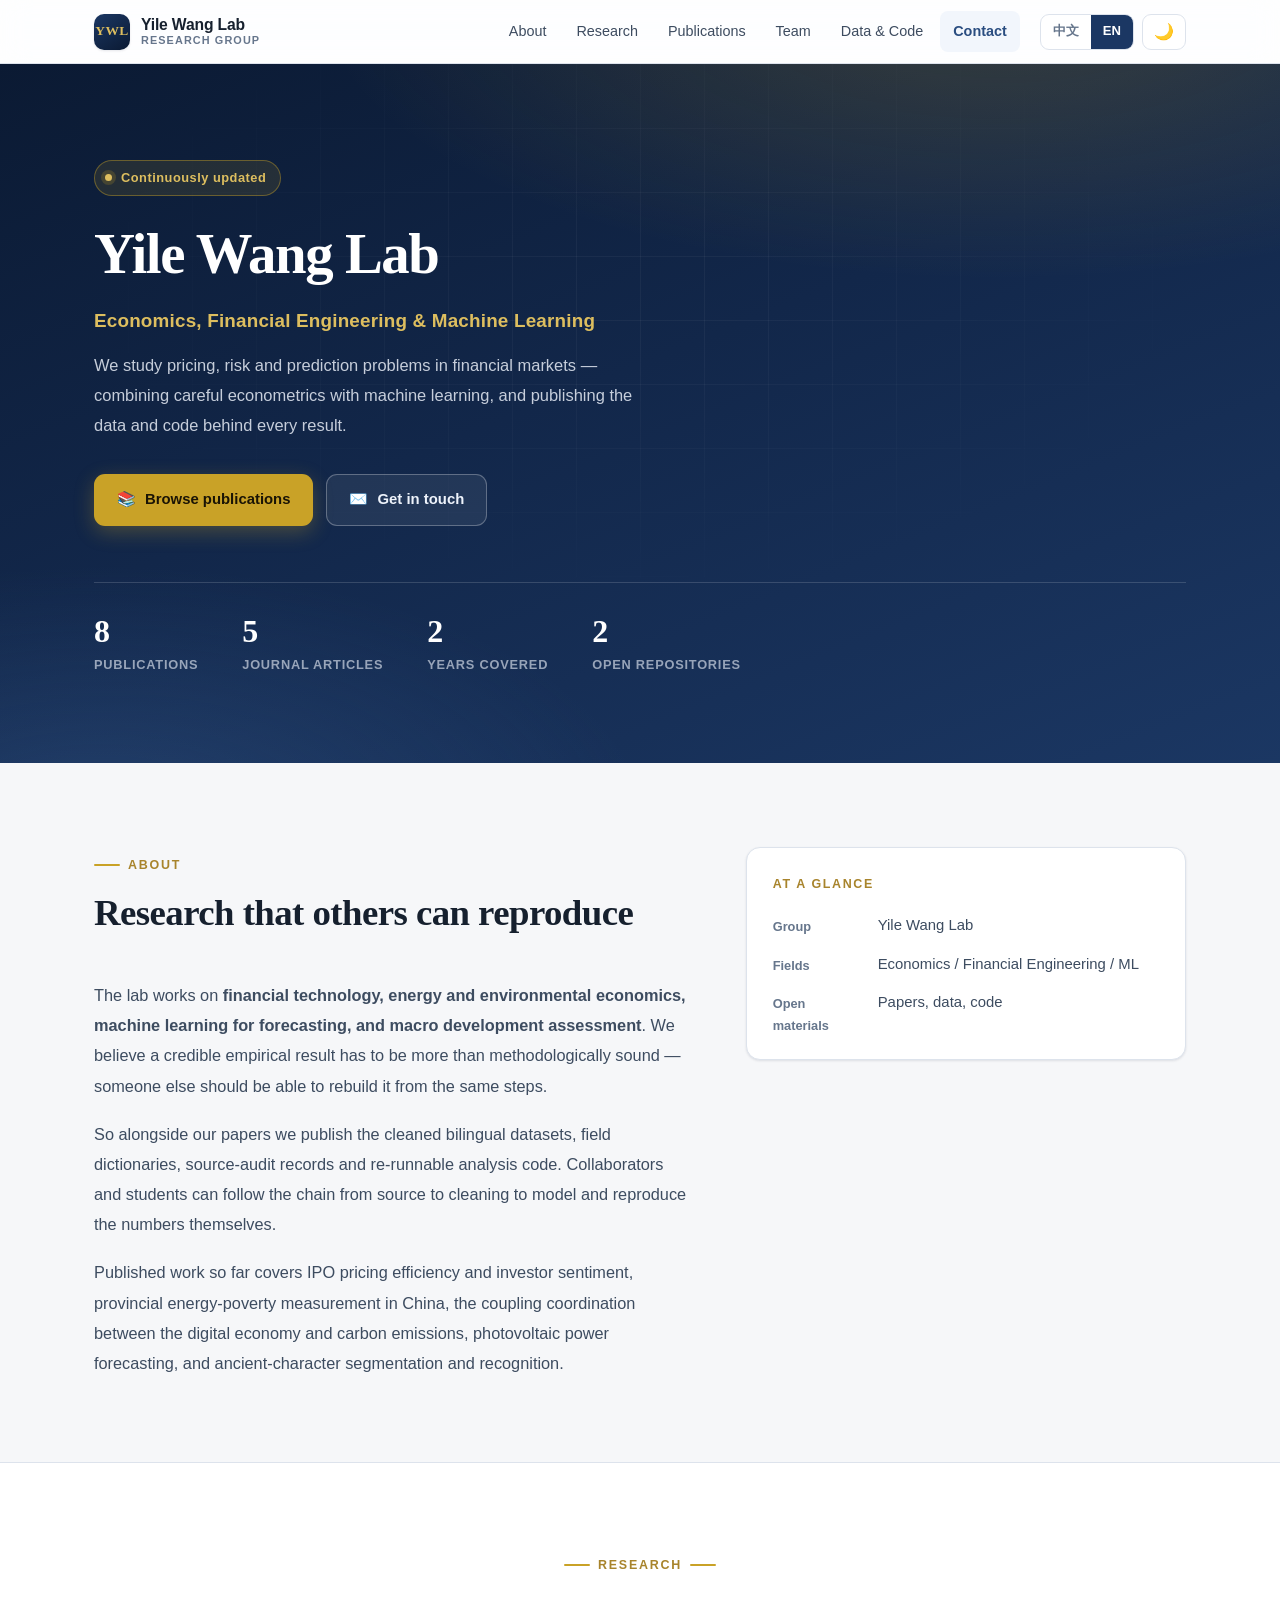
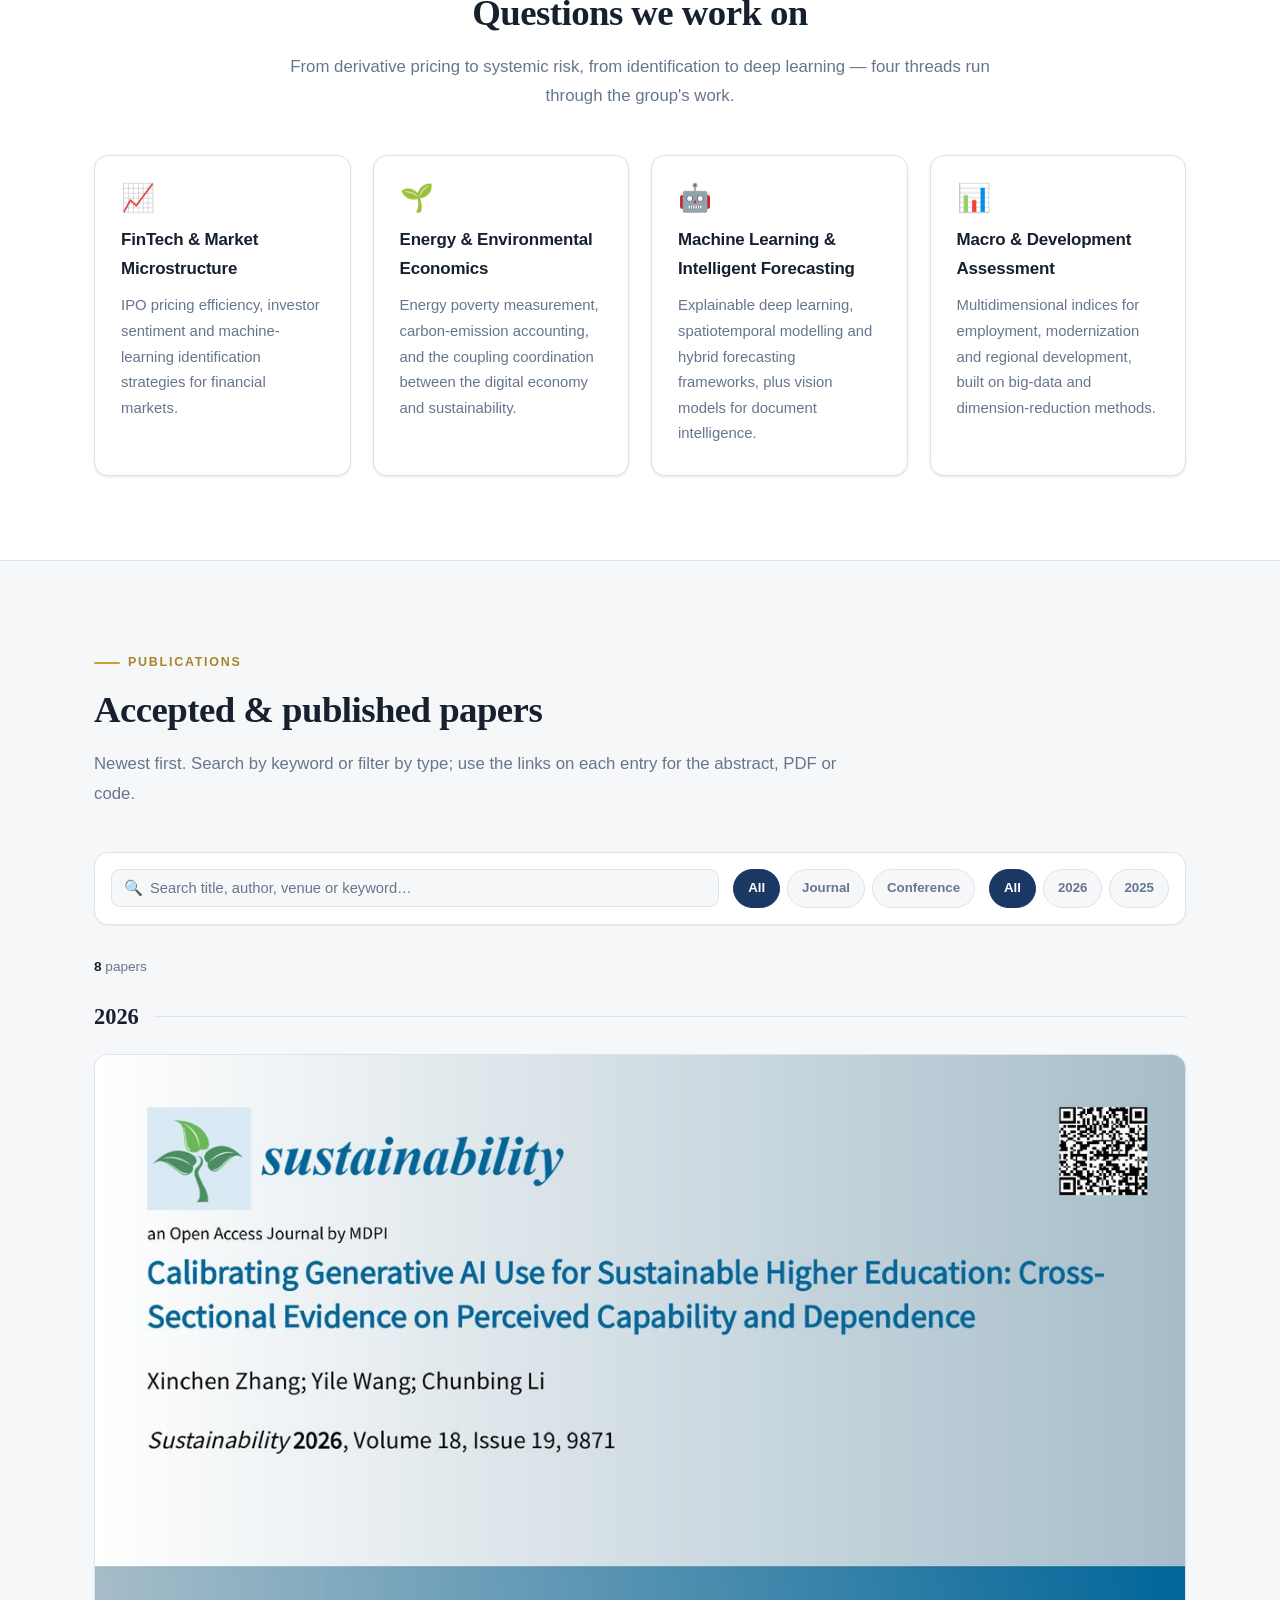
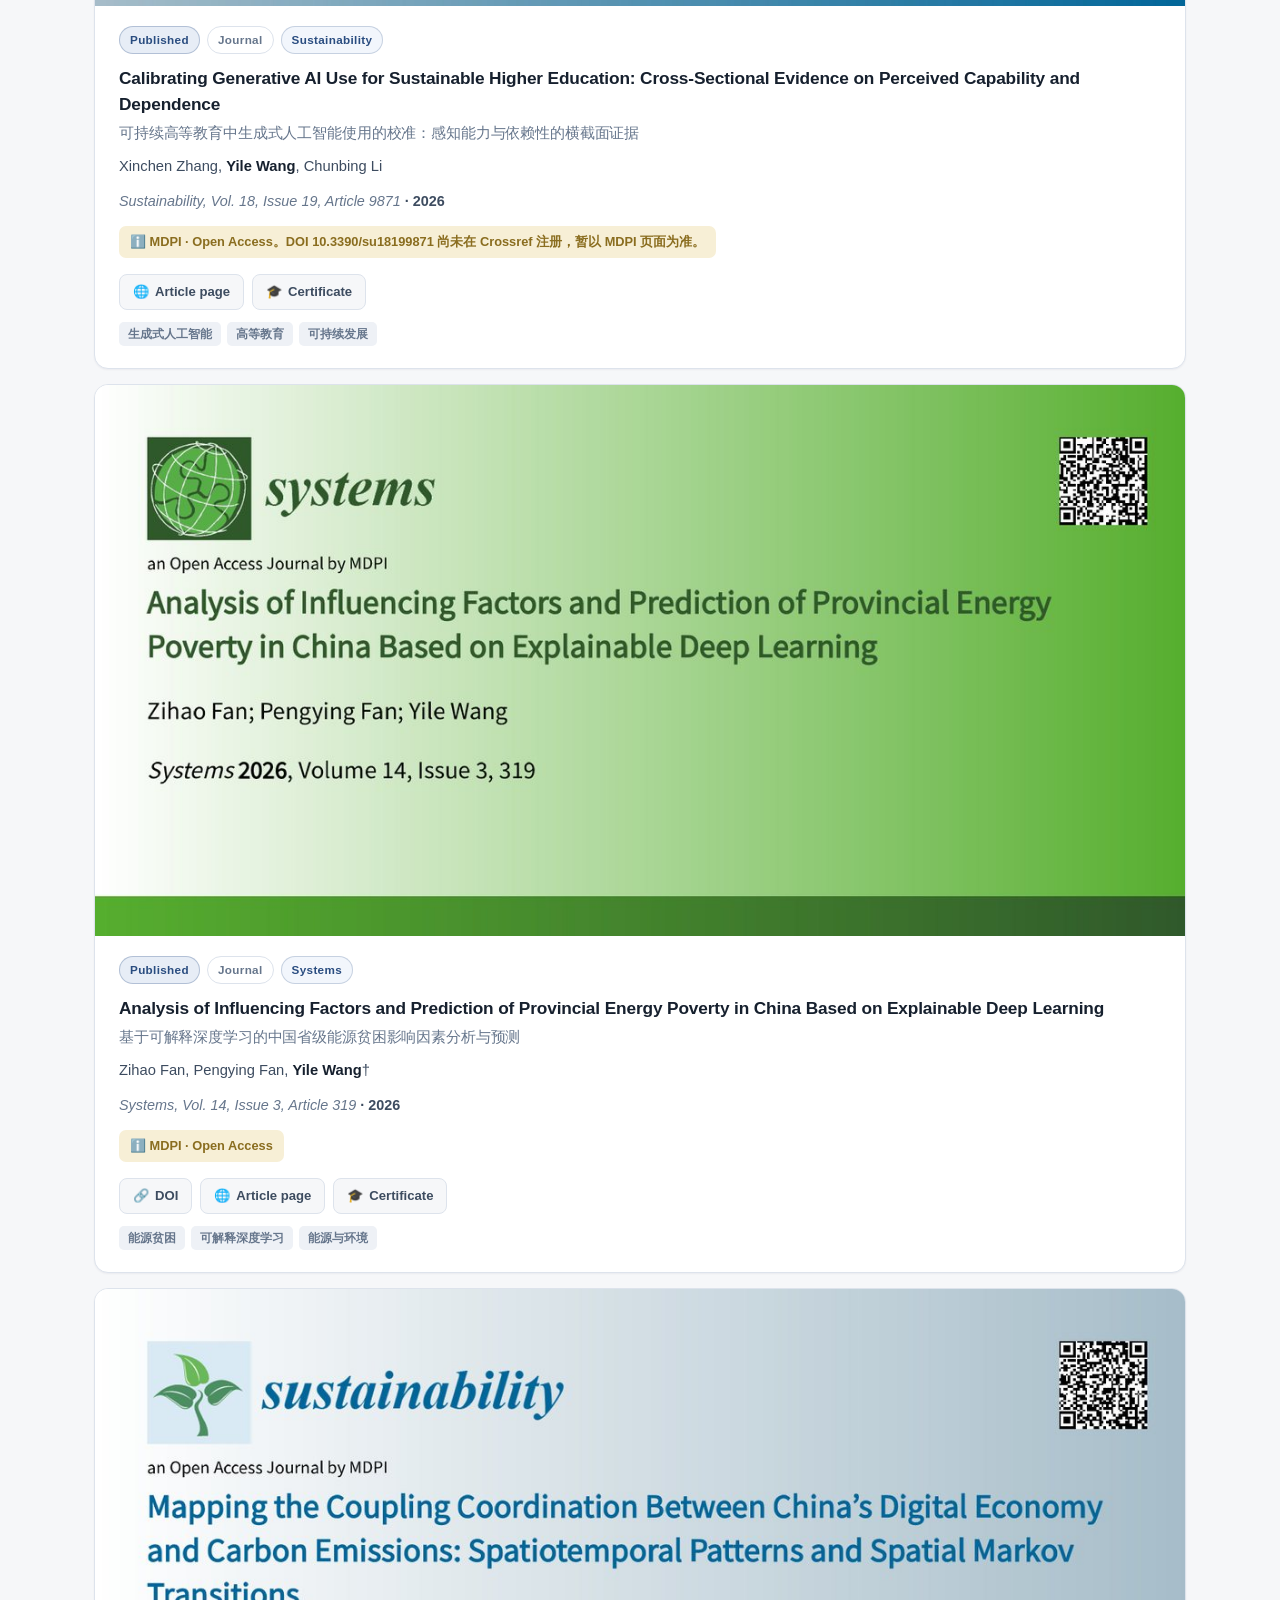
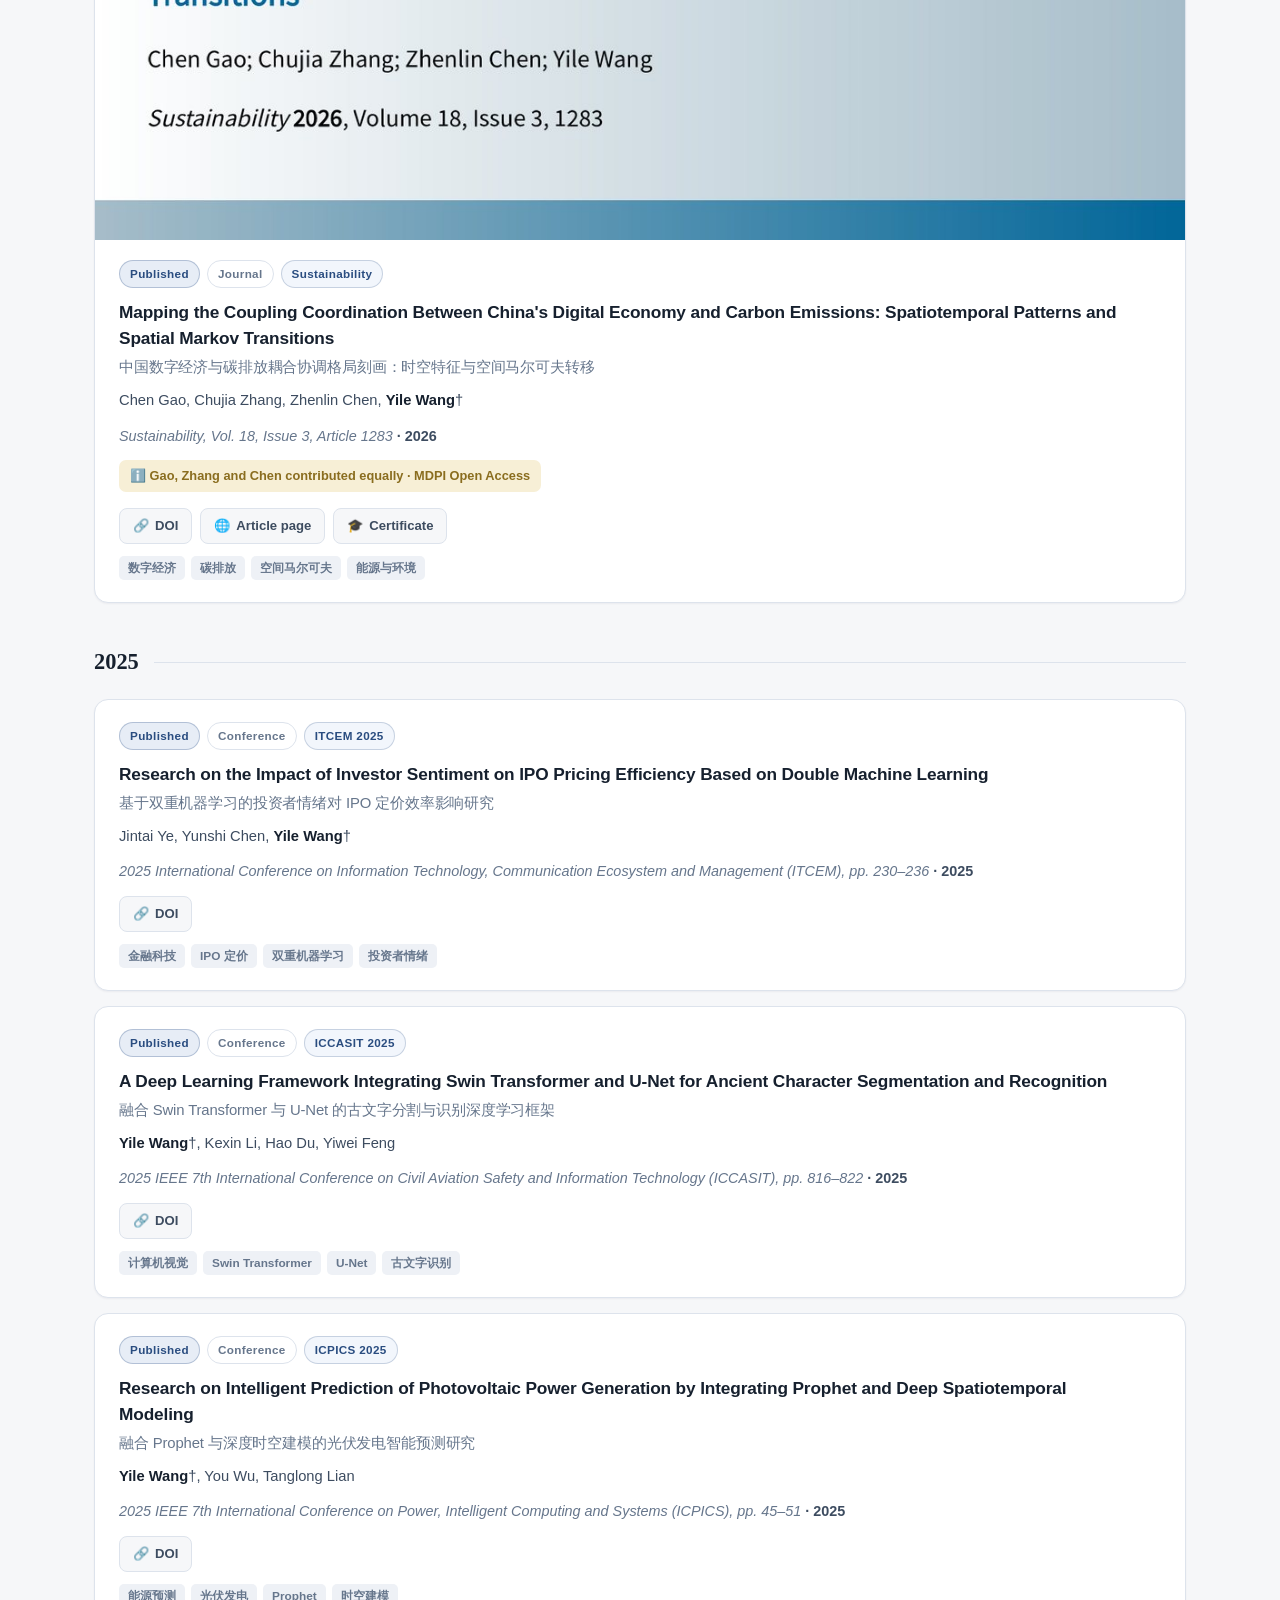
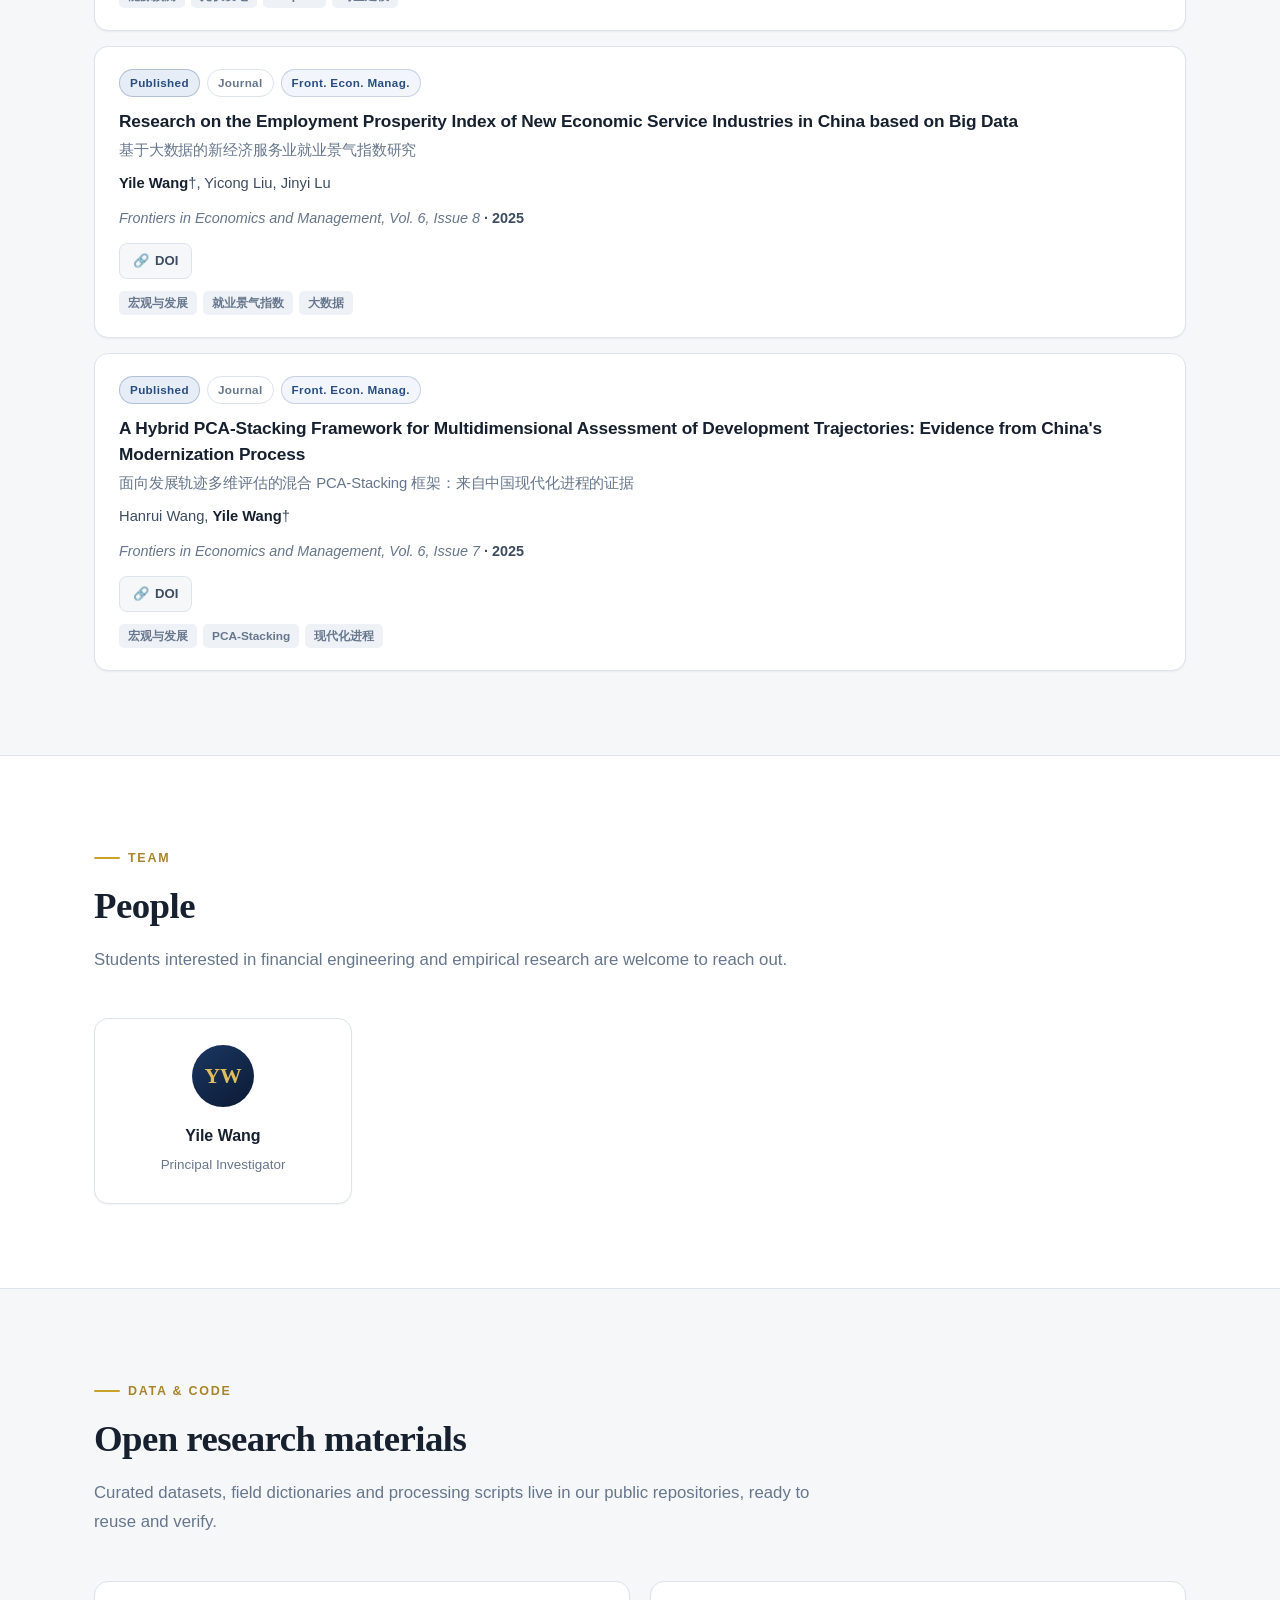
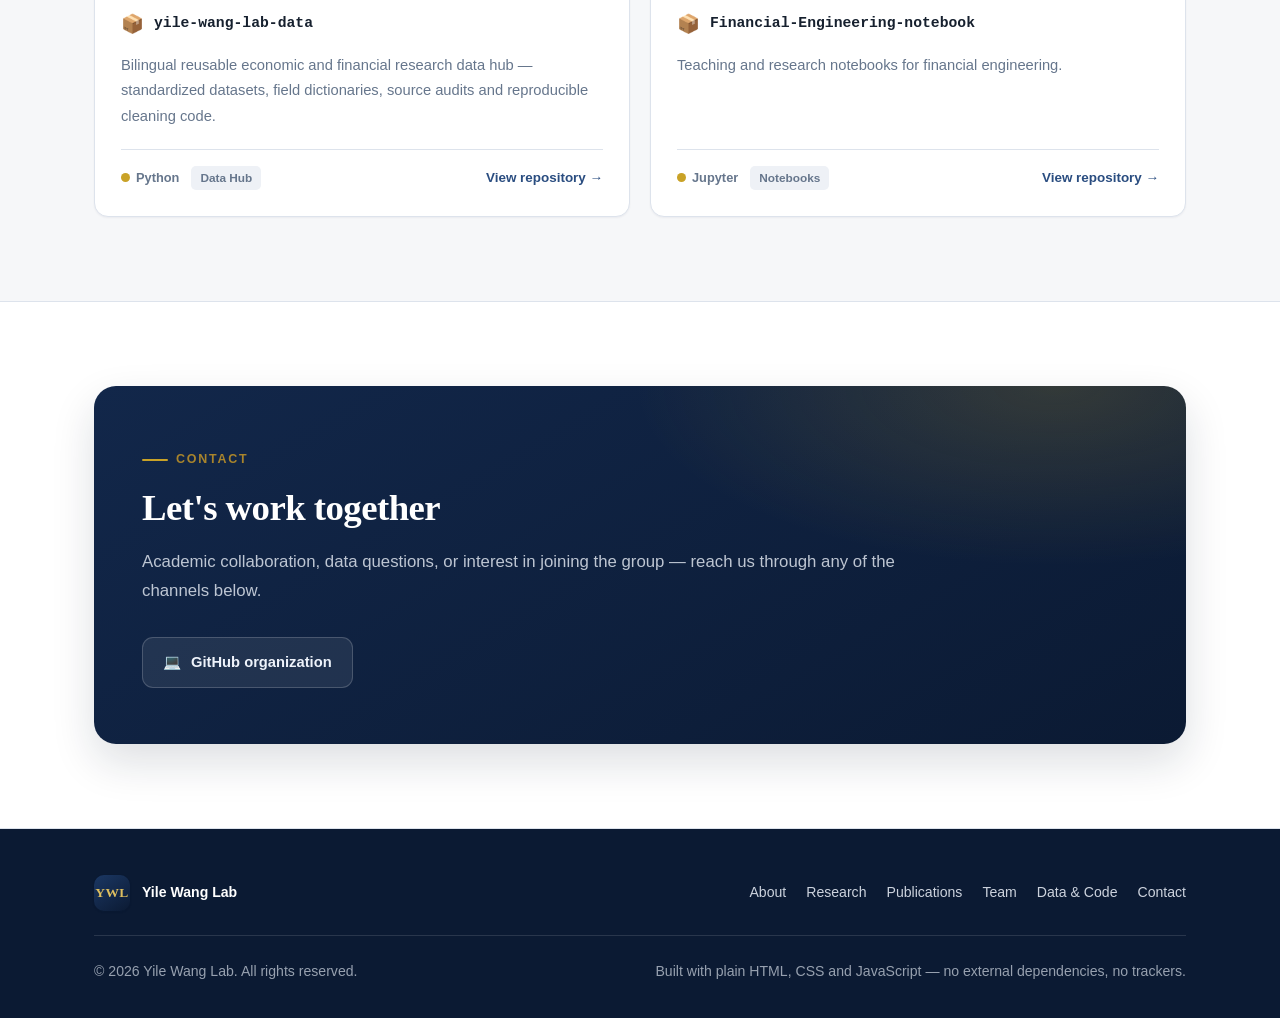
==== commit cbadb17d: "填入 8 篇真实论文；加入期刊横幅与录用证明灯箱" ====
--- a/index.html
+++ b/index.html
@@ -244,6 +244,17 @@
 
 <div class="toast" id="toast" role="status" aria-live="polite"></div>
 
+<!-- 灯箱：用于放大查看期刊横幅与录用证明 -->
+<div class="lightbox" id="lightbox" role="dialog" aria-modal="true" hidden
+     data-i18n-attr="aria-label:a11y.lightbox">
+  <button type="button" class="lightbox__close" id="lightbox-close"
+          data-i18n-attr="aria-label:a11y.close">✕</button>
+  <figure class="lightbox__figure">
+    <img class="lightbox__img" id="lightbox-img" alt="">
+    <figcaption class="lightbox__caption" id="lightbox-caption"></figcaption>
+  </figure>
+</div>
+
 <!-- 数据文件（要改内容，改这两个即可） -->
 <script src="data/site-config.js"></script>
 <script src="data/publications.js"></script>
--- a/assets/css/style.css
+++ b/assets/css/style.css
@@ -503,6 +503,23 @@
   color: var(--gold-500); font-size: .95rem;
 }
 
+/* 期刊提供的 article banner：卡片顶部通栏 */
+.pub__banner {
+  display: block;
+  width: calc(100% + 48px);
+  margin: -22px -24px 20px;
+  padding: 0; border: 0; background: var(--surface-2);
+  border-radius: 13px 13px 0 0;
+  overflow: hidden; cursor: zoom-in;
+  aspect-ratio: 1200 / 607;
+}
+.pub__banner img {
+  width: 100%; height: 100%; object-fit: cover; display: block;
+  transition: transform .35s ease;
+}
+.pub__banner:hover img { transform: scale(1.02); }
+.pub__banner:focus-visible { outline: 3px solid var(--gold-500); outline-offset: -3px; }
+
 .pub__badges { display: flex; flex-wrap: wrap; gap: 7px; margin-bottom: 12px; }
 
 .badge {
@@ -560,6 +577,8 @@
   text-decoration: none; background: var(--navy-700); color: #fff;
   border-color: var(--navy-700); transform: translateY(-1px);
 }
+/* <button> 版本要和 <a> 版本长得一样 */
+button.pub__link { font-family: inherit; cursor: zoom-in; }
 
 .pub__tags { display: flex; flex-wrap: wrap; gap: 6px; margin-top: 12px; }
 .pub__tag {
@@ -674,6 +693,46 @@
   opacity: 0; pointer-events: none; transition: opacity .25s, transform .25s;
 }
 .toast.is-visible { opacity: 1; transform: translate(-50%, 0); }
+
+/* ---------------------------------------------------------------- lightbox */
+.lightbox {
+  position: fixed; inset: 0; z-index: 200;
+  display: grid; place-items: center;
+  padding: 36px 20px;
+  background: rgba(5, 10, 20, .9);
+  -webkit-backdrop-filter: blur(6px); backdrop-filter: blur(6px);
+  opacity: 0; transition: opacity .22s ease;
+}
+.lightbox[hidden] { display: none; }
+.lightbox.is-open { opacity: 1; }
+
+.lightbox__figure {
+  margin: 0; display: flex; flex-direction: column; gap: 14px;
+  align-items: center; max-width: 100%; max-height: 100%;
+}
+.lightbox__img {
+  max-width: min(1600px, 95vw); max-height: 82vh;
+  width: auto; height: auto; object-fit: contain;
+  border-radius: 10px; background: #fff;
+  box-shadow: 0 30px 80px rgba(0, 0, 0, .65);
+  transform: scale(.97); transition: transform .22s ease;
+}
+.lightbox.is-open .lightbox__img { transform: none; }
+
+.lightbox__caption {
+  color: rgba(255, 255, 255, .88); font-size: .88rem;
+  text-align: center; line-height: 1.6; max-width: 70ch;
+}
+.lightbox__close {
+  position: absolute; top: 18px; right: 20px;
+  width: 42px; height: 42px; border-radius: 50%;
+  border: 1px solid rgba(255, 255, 255, .28);
+  background: rgba(255, 255, 255, .12); color: #fff;
+  font-size: 1.05rem; line-height: 1;
+  display: grid; place-items: center;
+  transition: background .15s, transform .15s;
+}
+.lightbox__close:hover { background: rgba(255, 255, 255, .26); transform: scale(1.06); }
 
 /* ---------------------------------------------------------------- reveal */
 /* 只在 JS 可用（html.js）时隐藏，保证脚本失效时内容照常可见 */
@@ -721,6 +780,7 @@
   .brand__name { font-size: .88rem; max-width: 128px; overflow: hidden; text-overflow: ellipsis; white-space: nowrap; }
   .header-tools .toggle__label { display: none; }
   .pub { padding: 18px 17px; }
+  .pub__banner { width: calc(100% + 34px); margin: -18px -17px 16px; border-radius: 11px 11px 0 0; }
   .pub-toolbar { padding: 12px; }
   .fact-list li { flex-direction: column; gap: 3px; }
   .fact-list .k { width: auto; }
@@ -728,7 +788,7 @@
 
 /* ---------------------------------------------------------------- print */
 @media print {
-  .site-header, .hero__actions, .pub-toolbar, .site-footer, .toast, .nav-toggle { display: none !important; }
+  .site-header, .hero__actions, .pub-toolbar, .site-footer, .toast, .nav-toggle, .lightbox { display: none !important; }
   .hero { background: #fff !important; color: #000 !important; padding: 20px 0; }
   .hero__title, .hero__tagline, .hero__desc { color: #000 !important; }
   .hero__title em { -webkit-text-fill-color: #000 !important; color: #000 !important; }
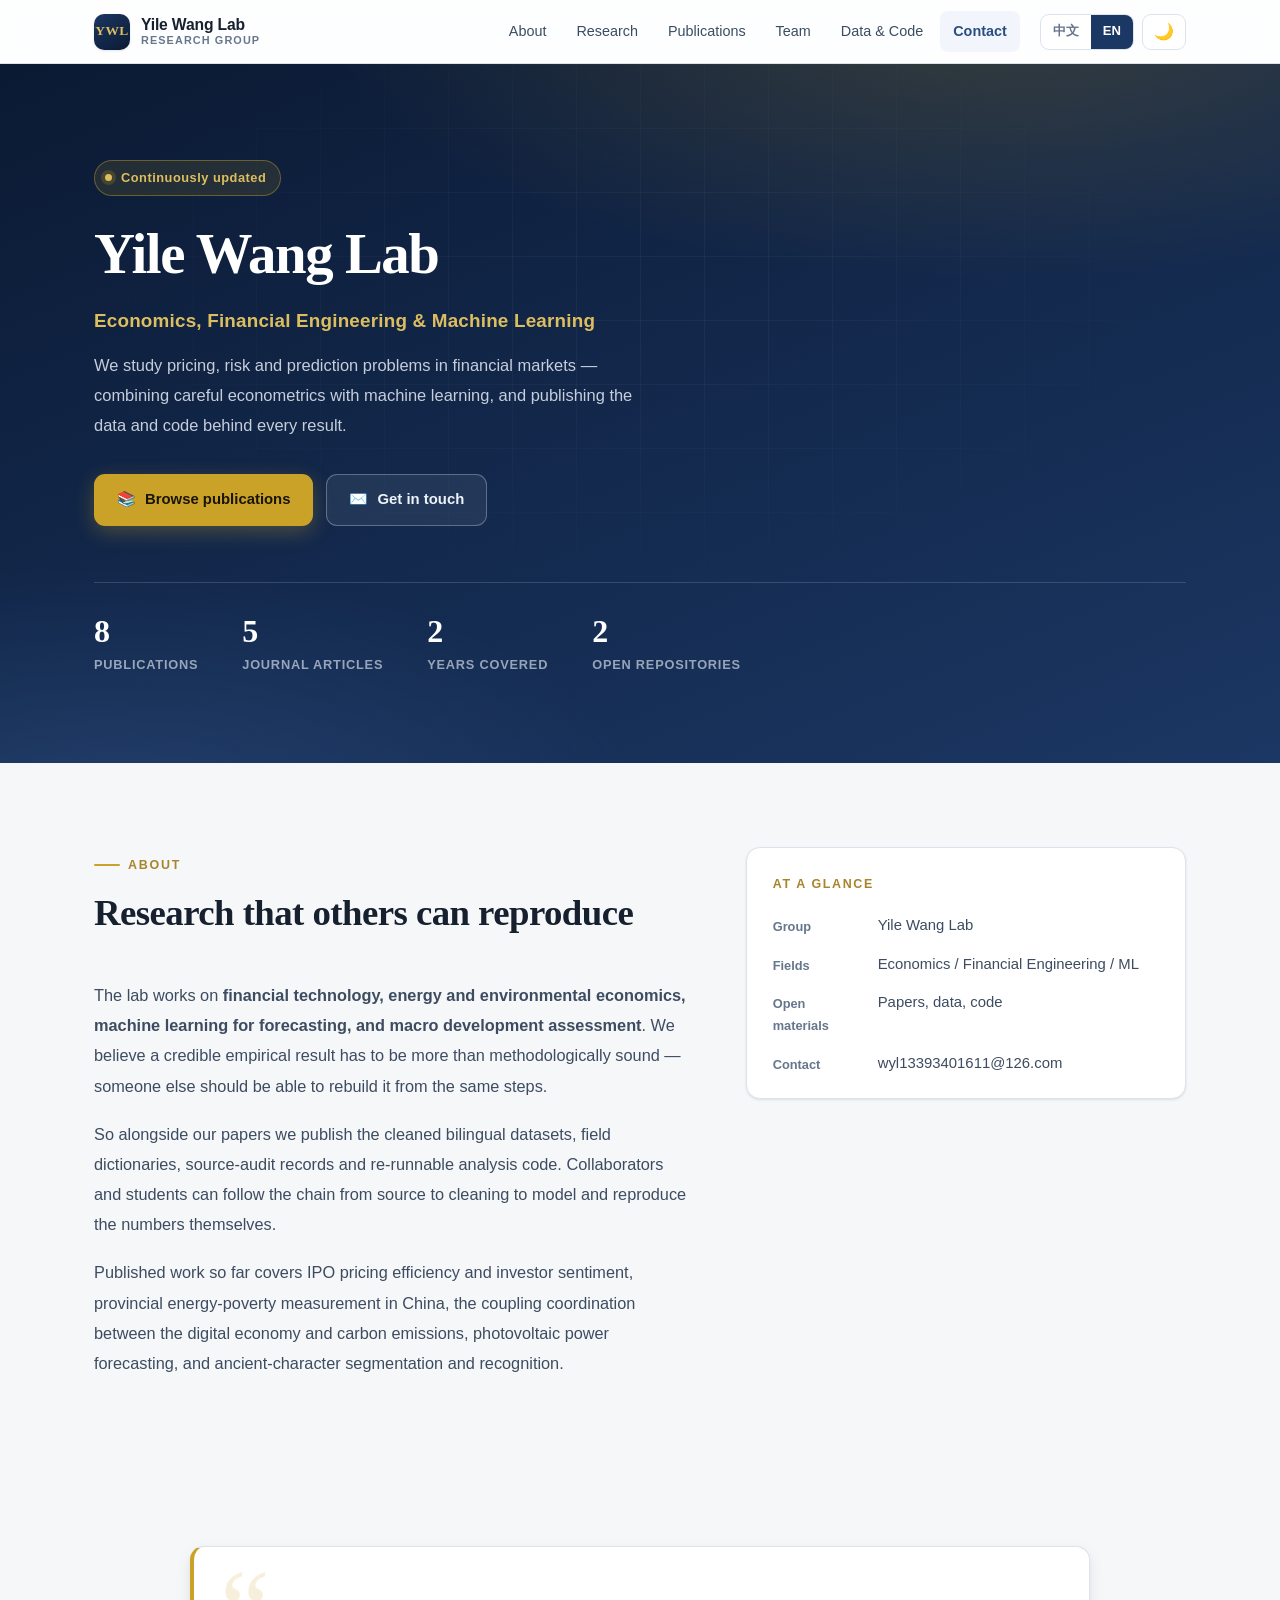
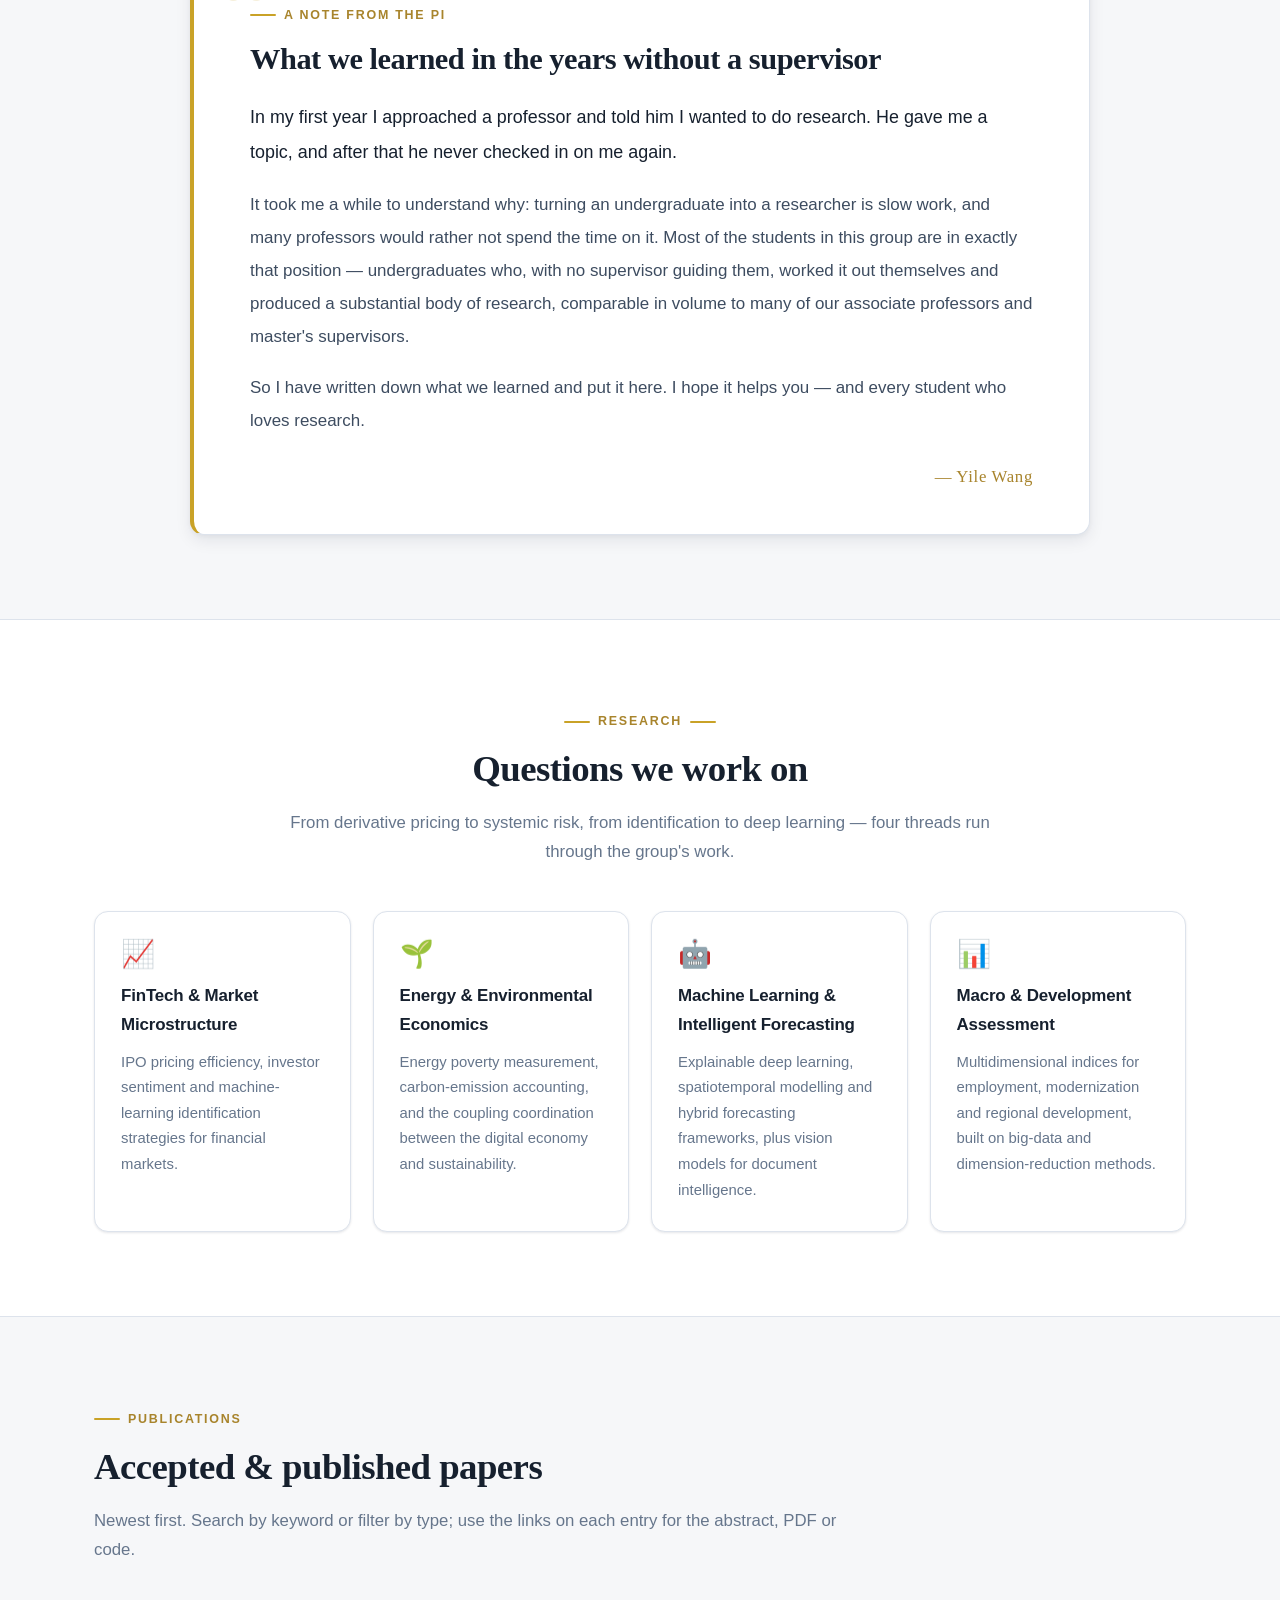
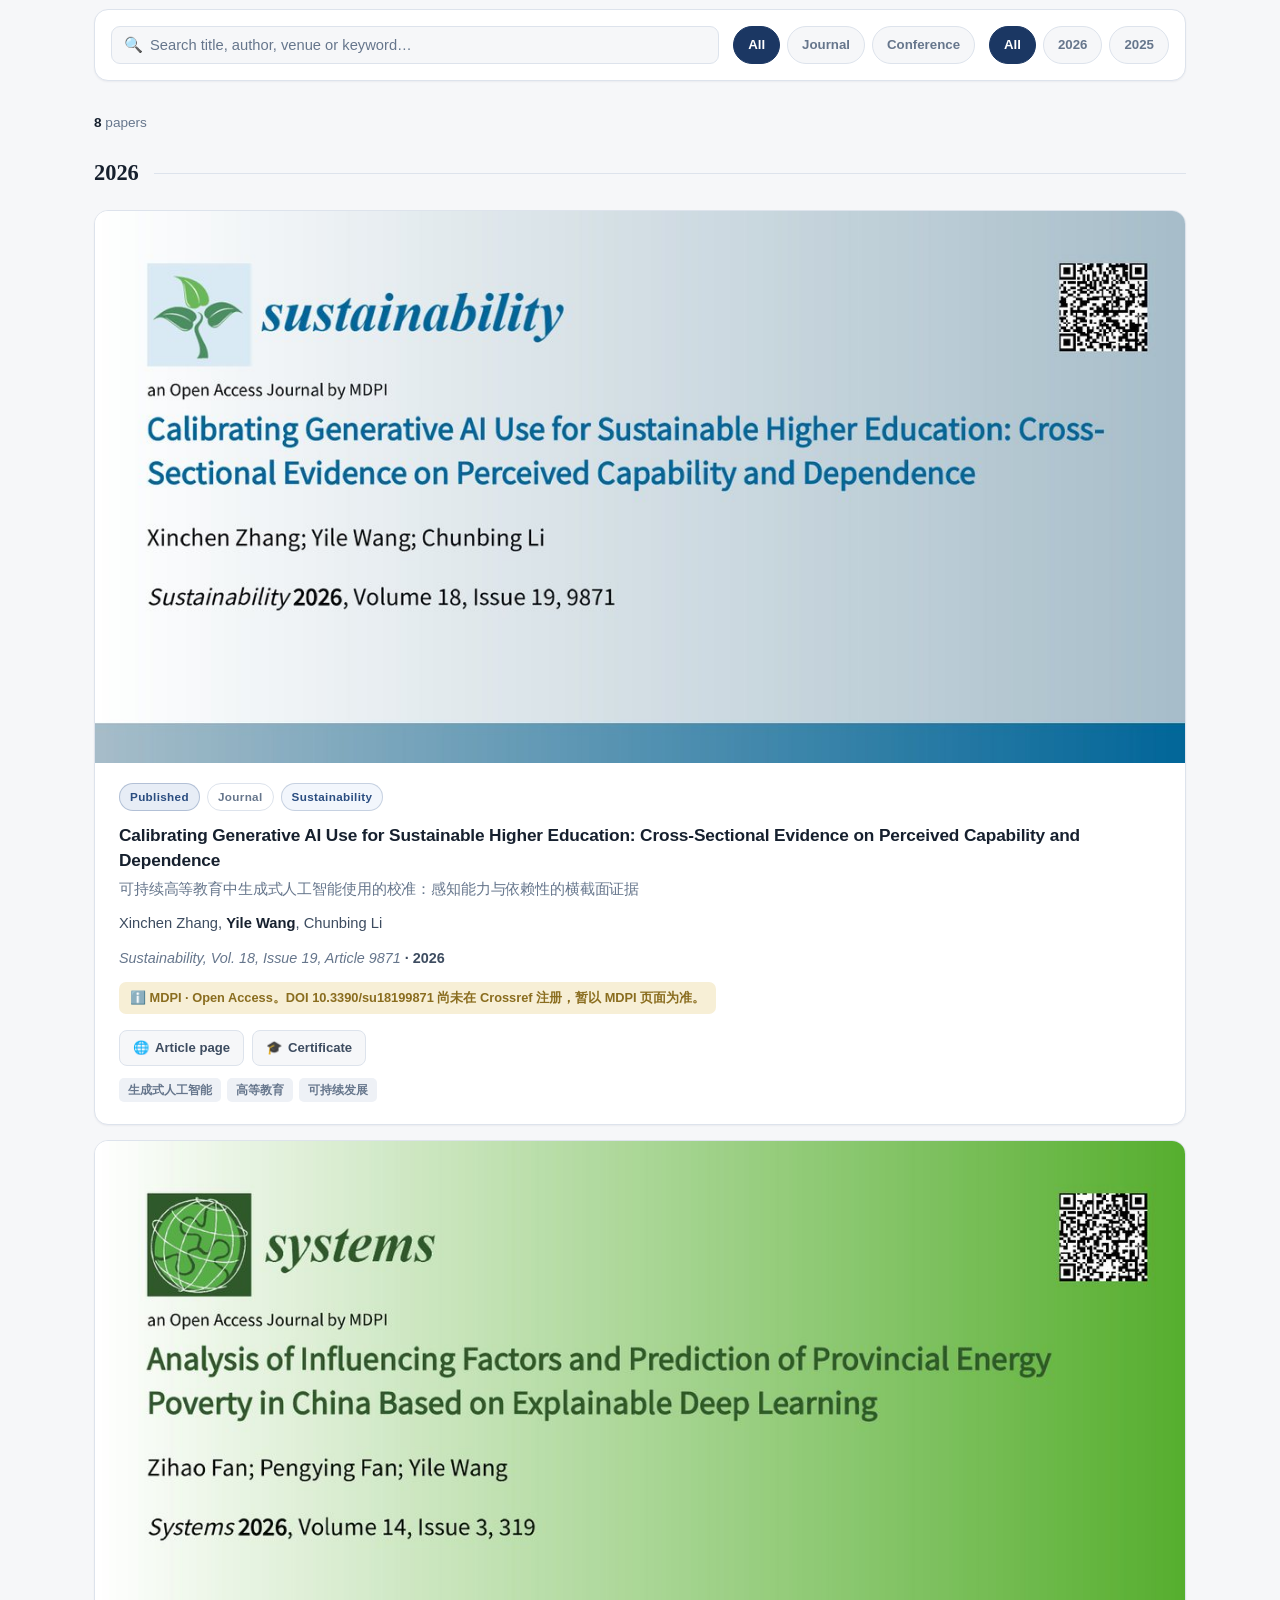
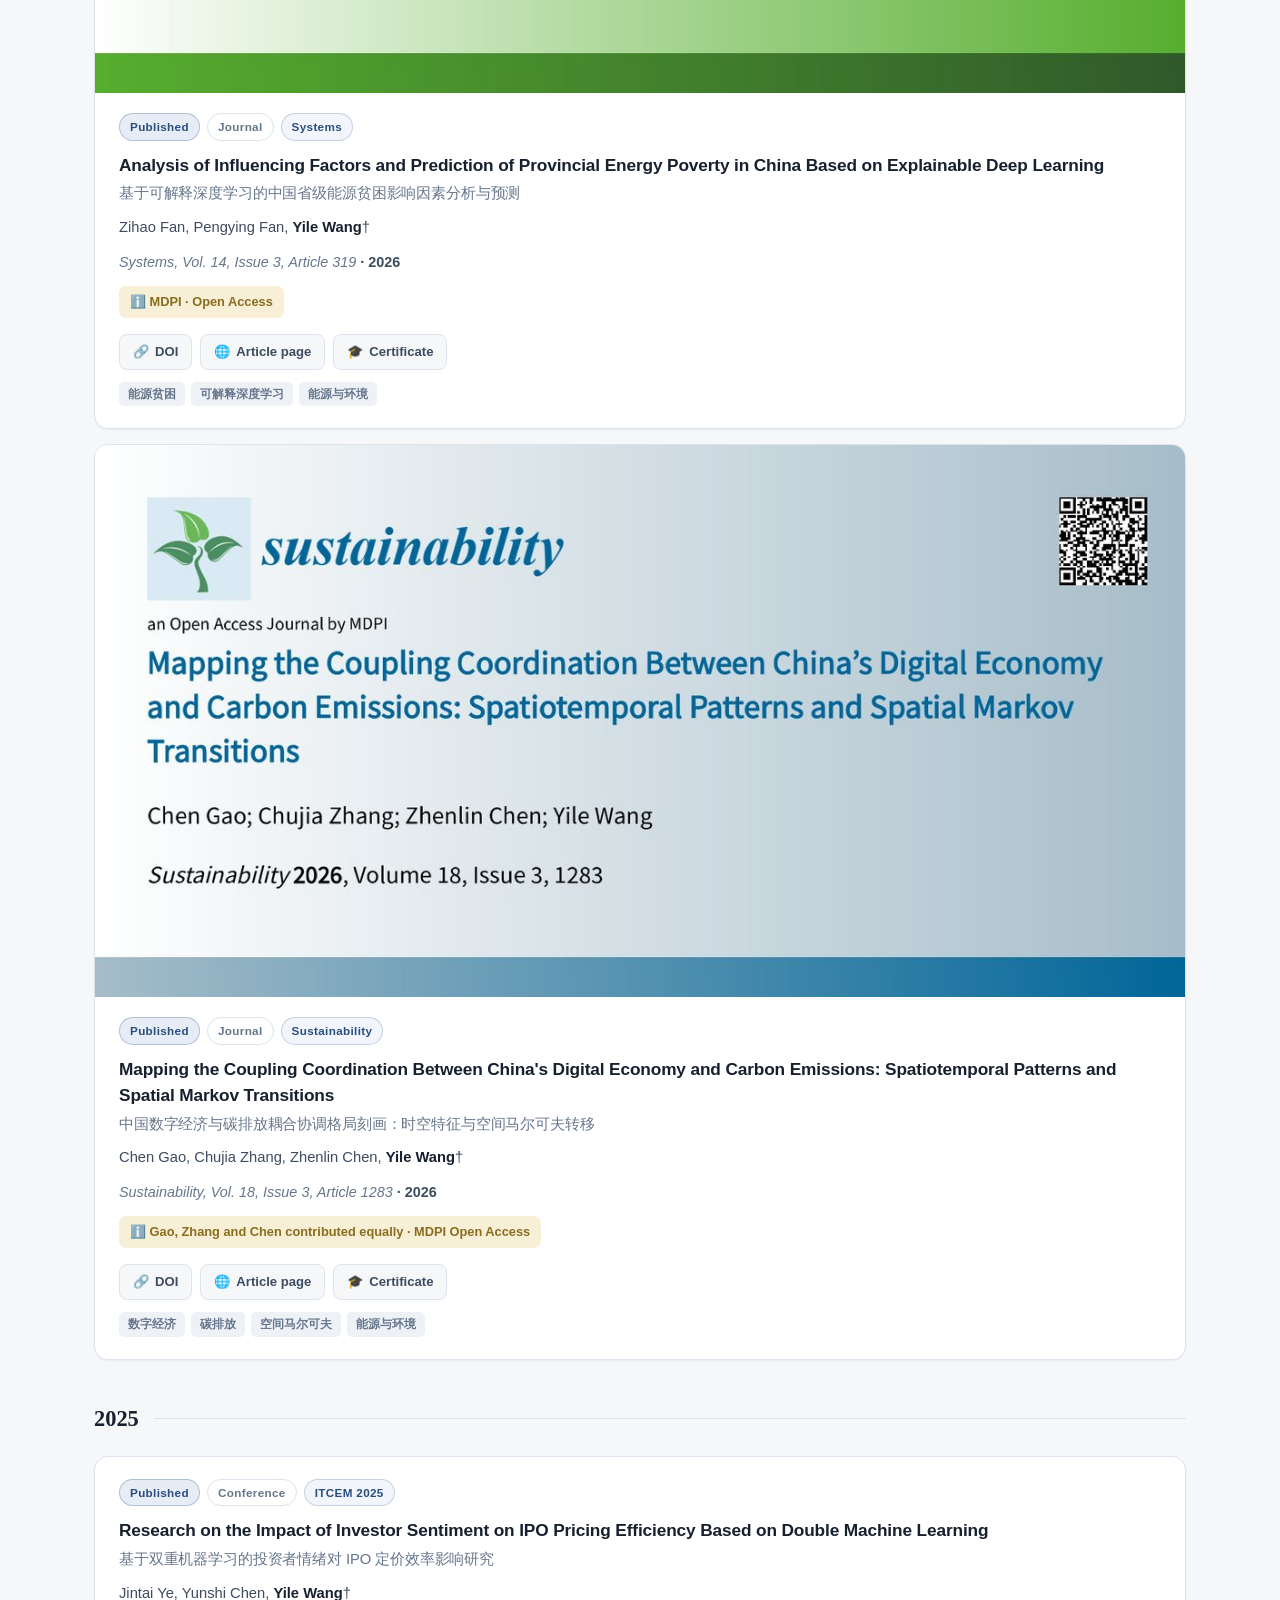
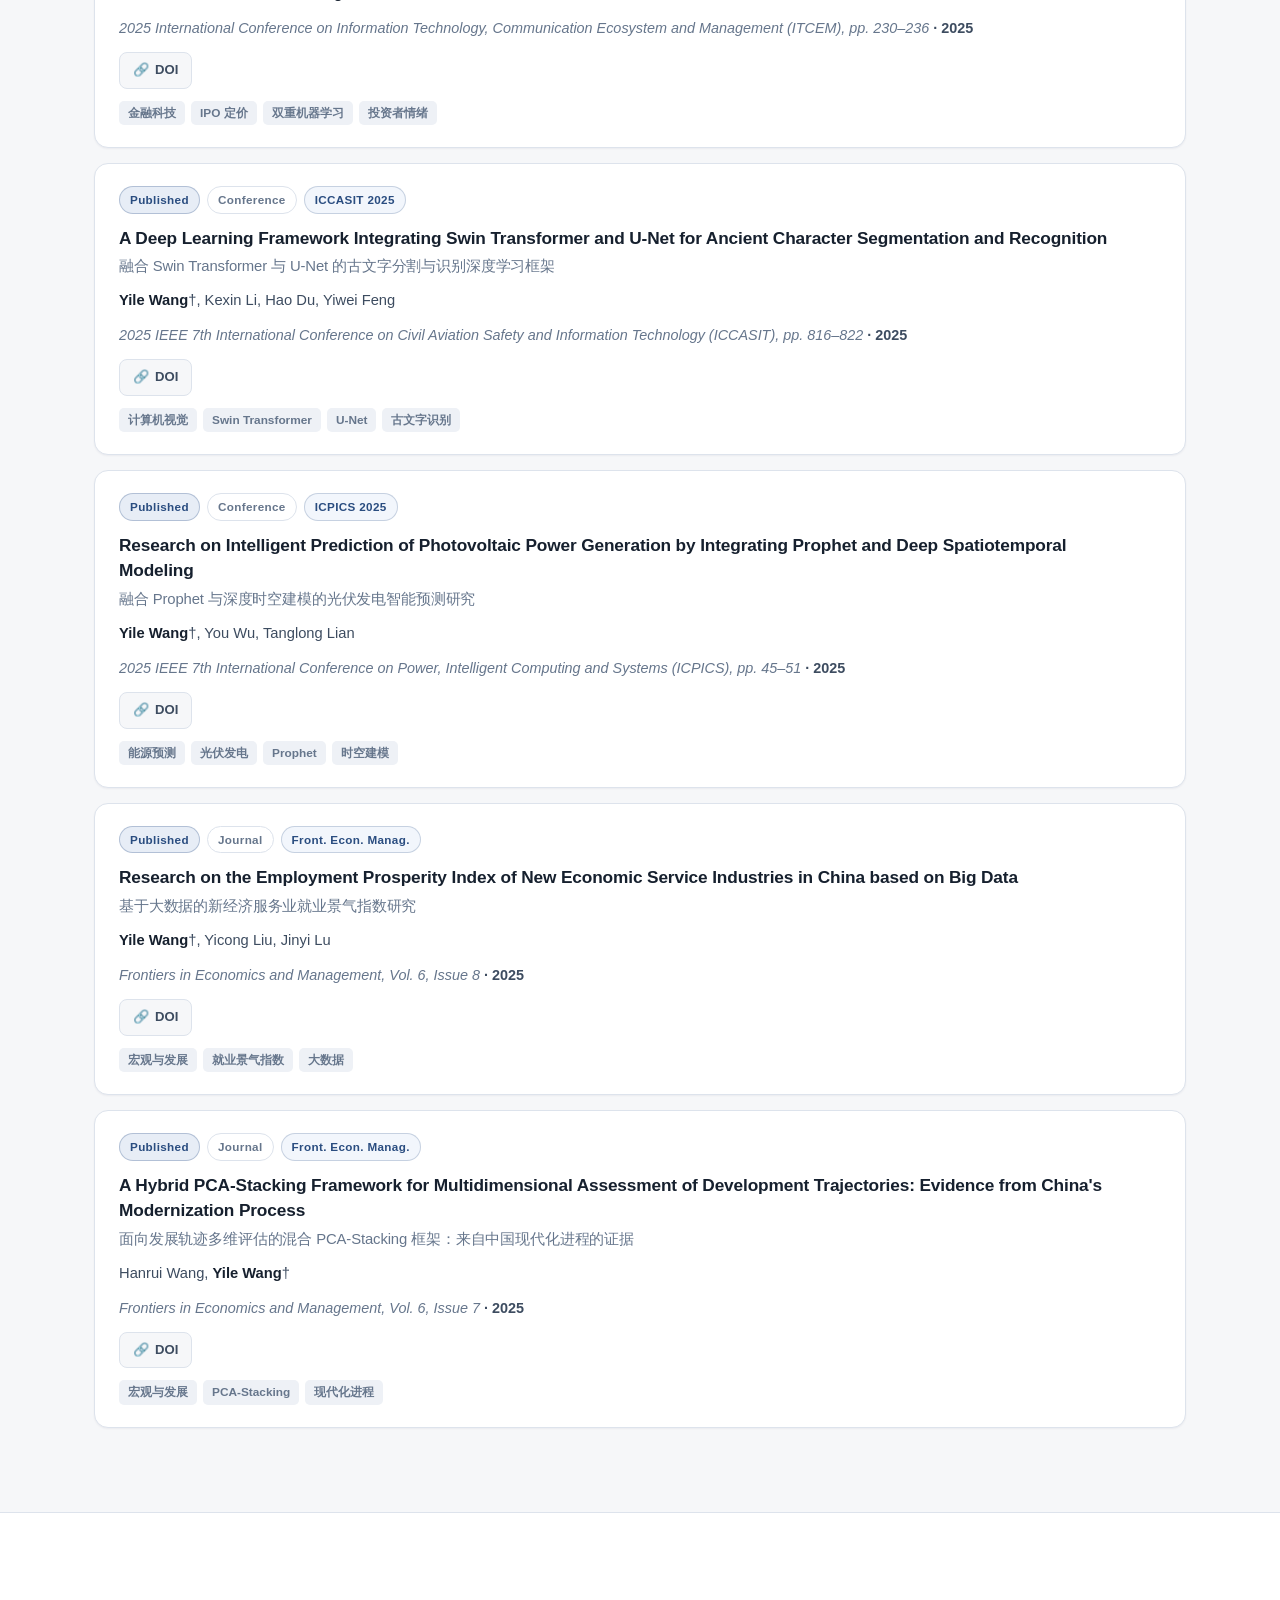
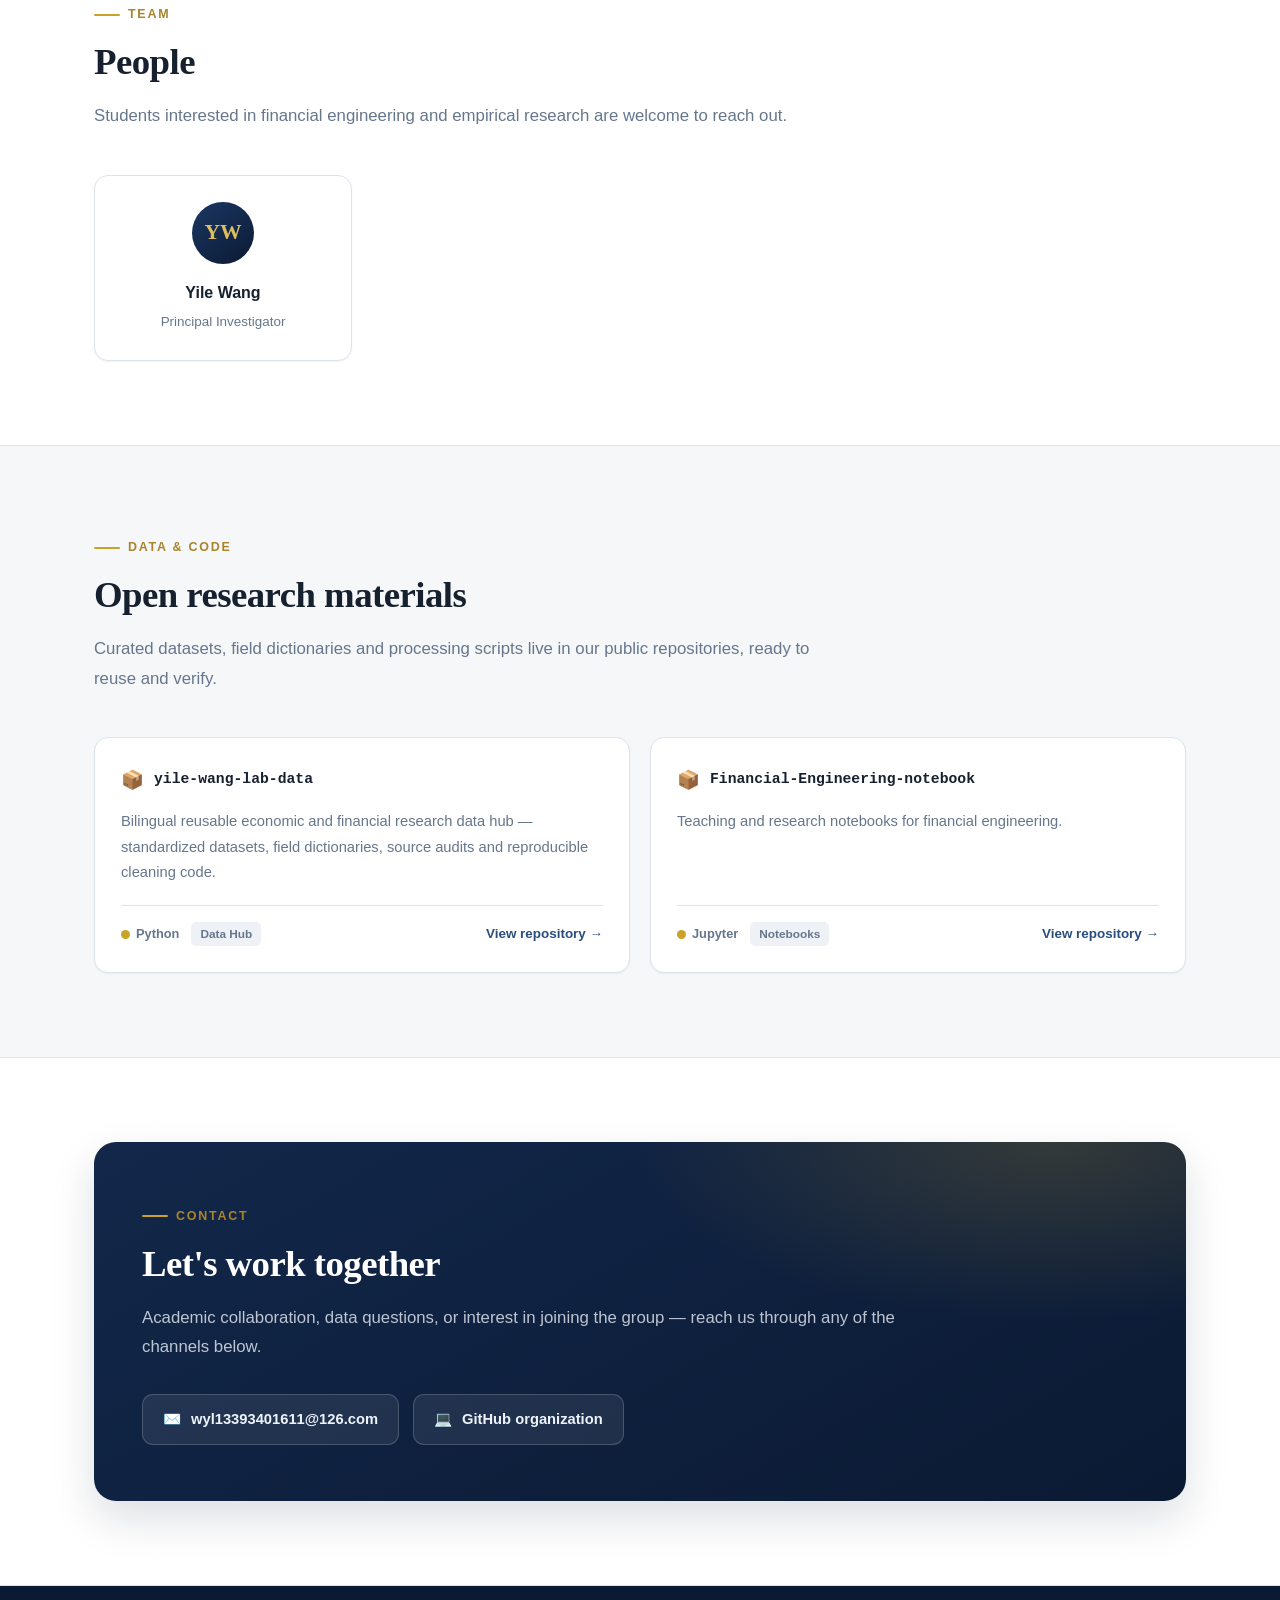
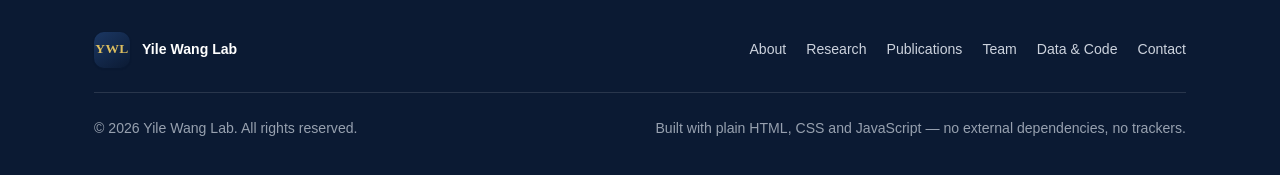
==== commit 9933c601: "新增「写在前面」板块；填入公开邮箱" ====
--- a/index.html
+++ b/index.html
@@ -139,6 +139,25 @@
     </div>
   </section>
 
+  <!-- ================================================== story（写在前面） -->
+  <section class="section" id="story">
+    <div class="wrap">
+      <div class="story reveal">
+        <span class="story__mark" aria-hidden="true">“</span>
+        <div class="story__body">
+          <p class="eyebrow" data-i18n="story.eyebrow">写在前面</p>
+          <h2 class="section-title" data-i18n="story.title">我们的经验，来自没人指导的那几年</h2>
+          <div class="prose prose--story">
+            <p data-i18n-html data-i18n="story.p1">大一那年，我联系了一位老师，说我想做科研。</p>
+            <p data-i18n-html data-i18n="story.p2">后来我才慢慢明白：培养一个本科生的科研能力是一件漫长的事。</p>
+            <p data-i18n-html data-i18n="story.p3">所以我把这些经验整理出来，放在这里。</p>
+          </div>
+          <p class="story__sign" data-i18n="story.sign">—— 王毅乐</p>
+        </div>
+      </div>
+    </div>
+  </section>
+
   <!-- ================================================== research -->
   <section class="section section--alt" id="research">
     <div class="wrap">
--- a/assets/css/style.css
+++ b/assets/css/style.css
@@ -389,6 +389,53 @@
   padding-top: 2px;
 }
 .fact-list .v { font-size: .93rem; color: var(--text-soft); line-height: 1.6; }
+
+/* ---------------------------------------------------------------- story */
+.story {
+  position: relative;
+  max-width: 900px;
+  margin-inline: auto;
+  padding: 50px 56px 42px;
+  background: var(--surface);
+  border: 1px solid var(--border);
+  border-left: 4px solid var(--gold-500);
+  border-radius: var(--radius);
+  box-shadow: var(--shadow-md);
+}
+.story__mark {
+  position: absolute; top: 6px; left: 26px;
+  font-family: var(--font-serif);
+  font-size: 7rem; line-height: 1;
+  color: var(--gold-500); opacity: .16;
+  pointer-events: none; user-select: none;
+}
+.story__body { position: relative; }
+.story .section-title { font-size: clamp(1.35rem, 2.8vw, 1.9rem); margin-bottom: 22px; }
+
+.prose--story p {
+  font-size: 1.06rem;
+  line-height: 1.95;
+  color: var(--text-soft);
+}
+.prose--story p:first-child {
+  font-size: 1.12rem;
+  color: var(--text);
+}
+
+.story__sign {
+  margin: 26px 0 0;
+  font-family: var(--font-serif);
+  font-size: 1.05rem;
+  letter-spacing: .04em;
+  color: var(--gold-600);
+  text-align: right;
+}
+
+@media (max-width: 640px) {
+  .story { padding: 34px 22px 30px; border-left-width: 3px; }
+  .story__mark { font-size: 5rem; top: 2px; left: 12px; }
+  .prose--story p { font-size: 1rem; line-height: 1.85; }
+}
 
 /* ---------------------------------------------------------------- research */
 .research-grid {
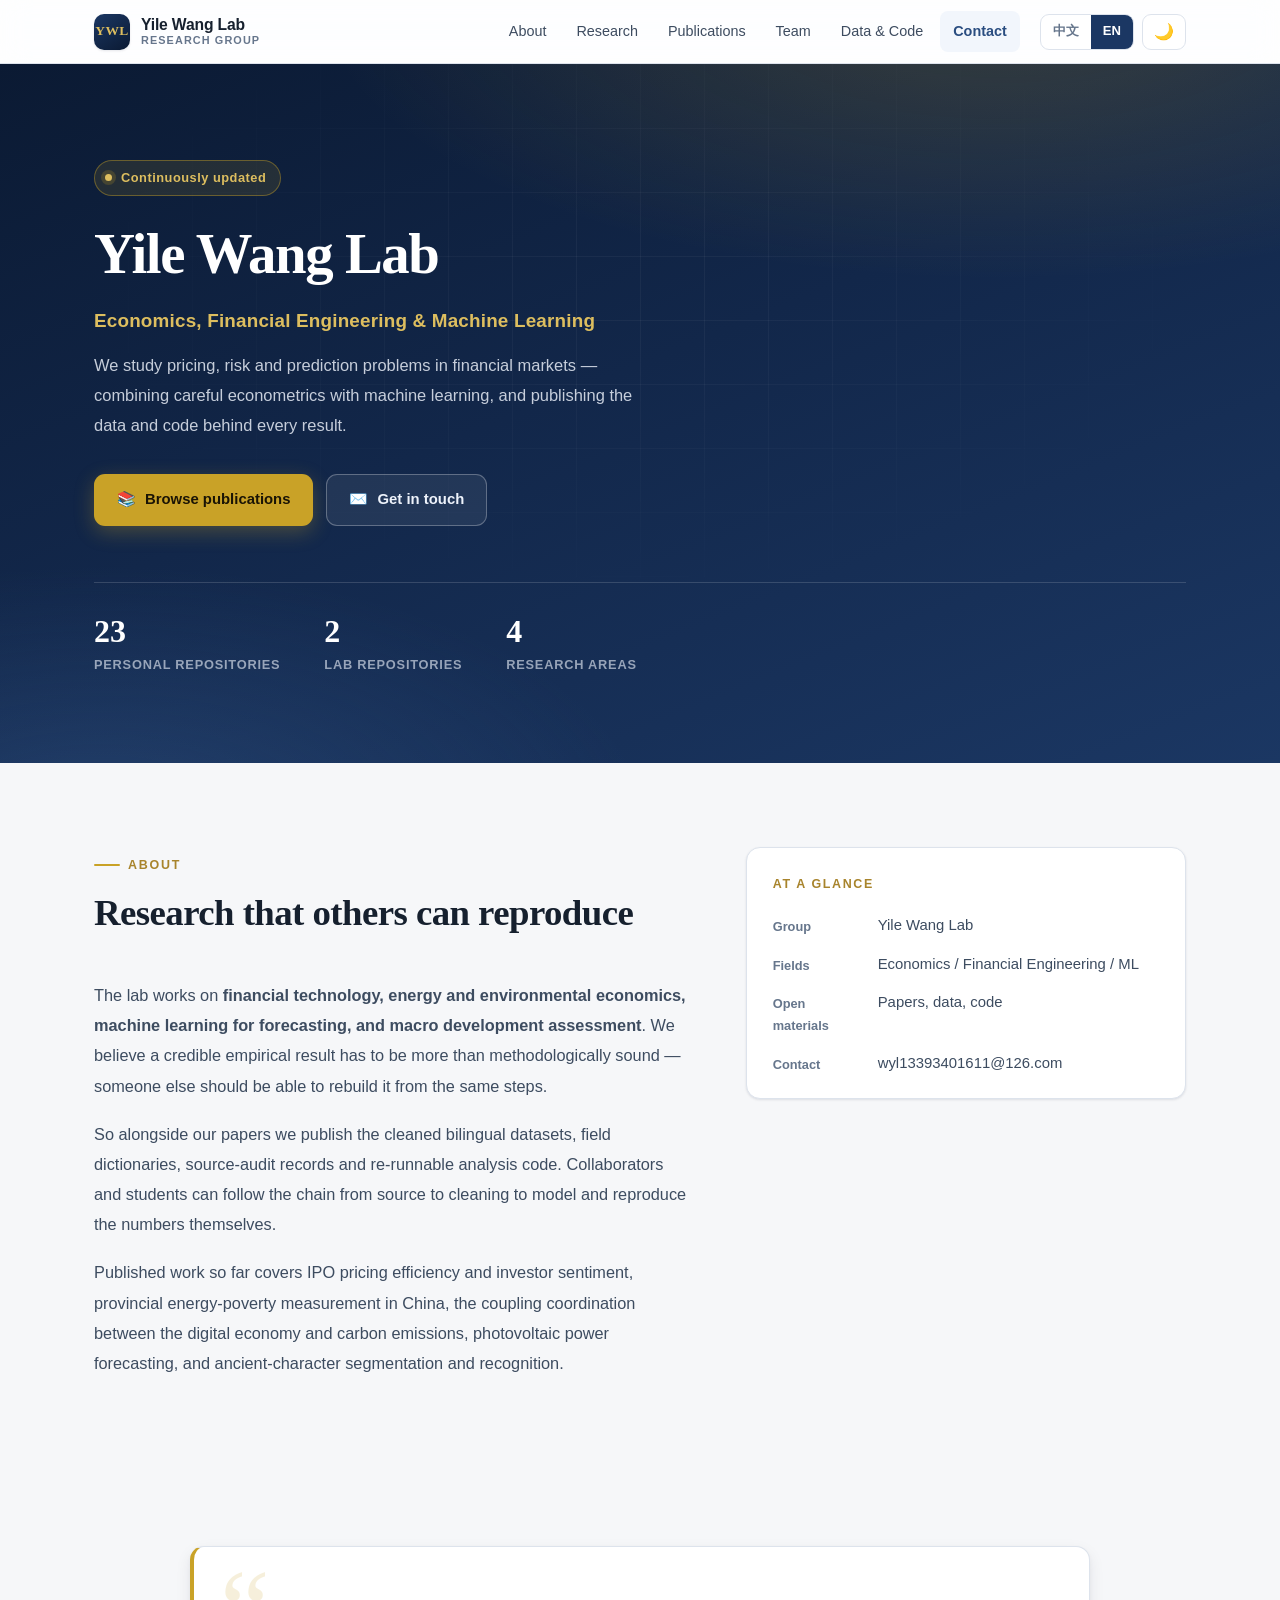
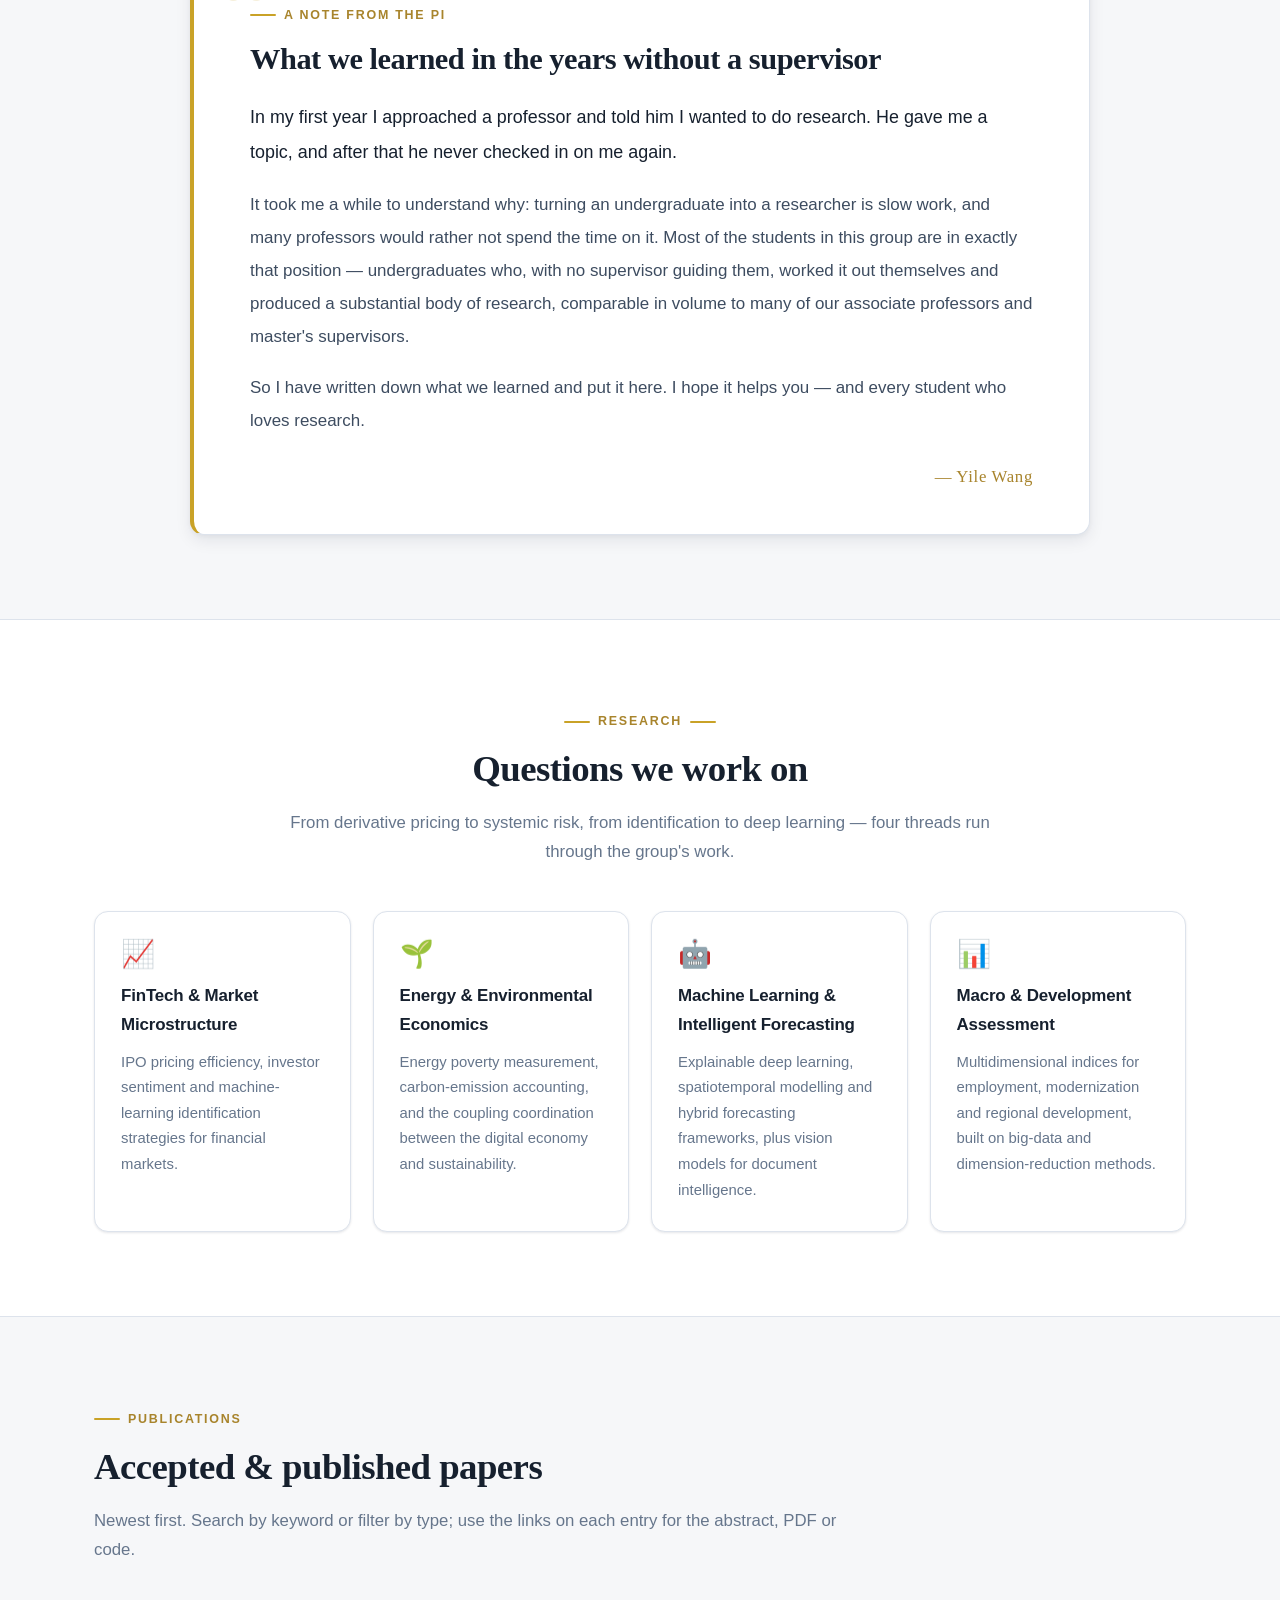
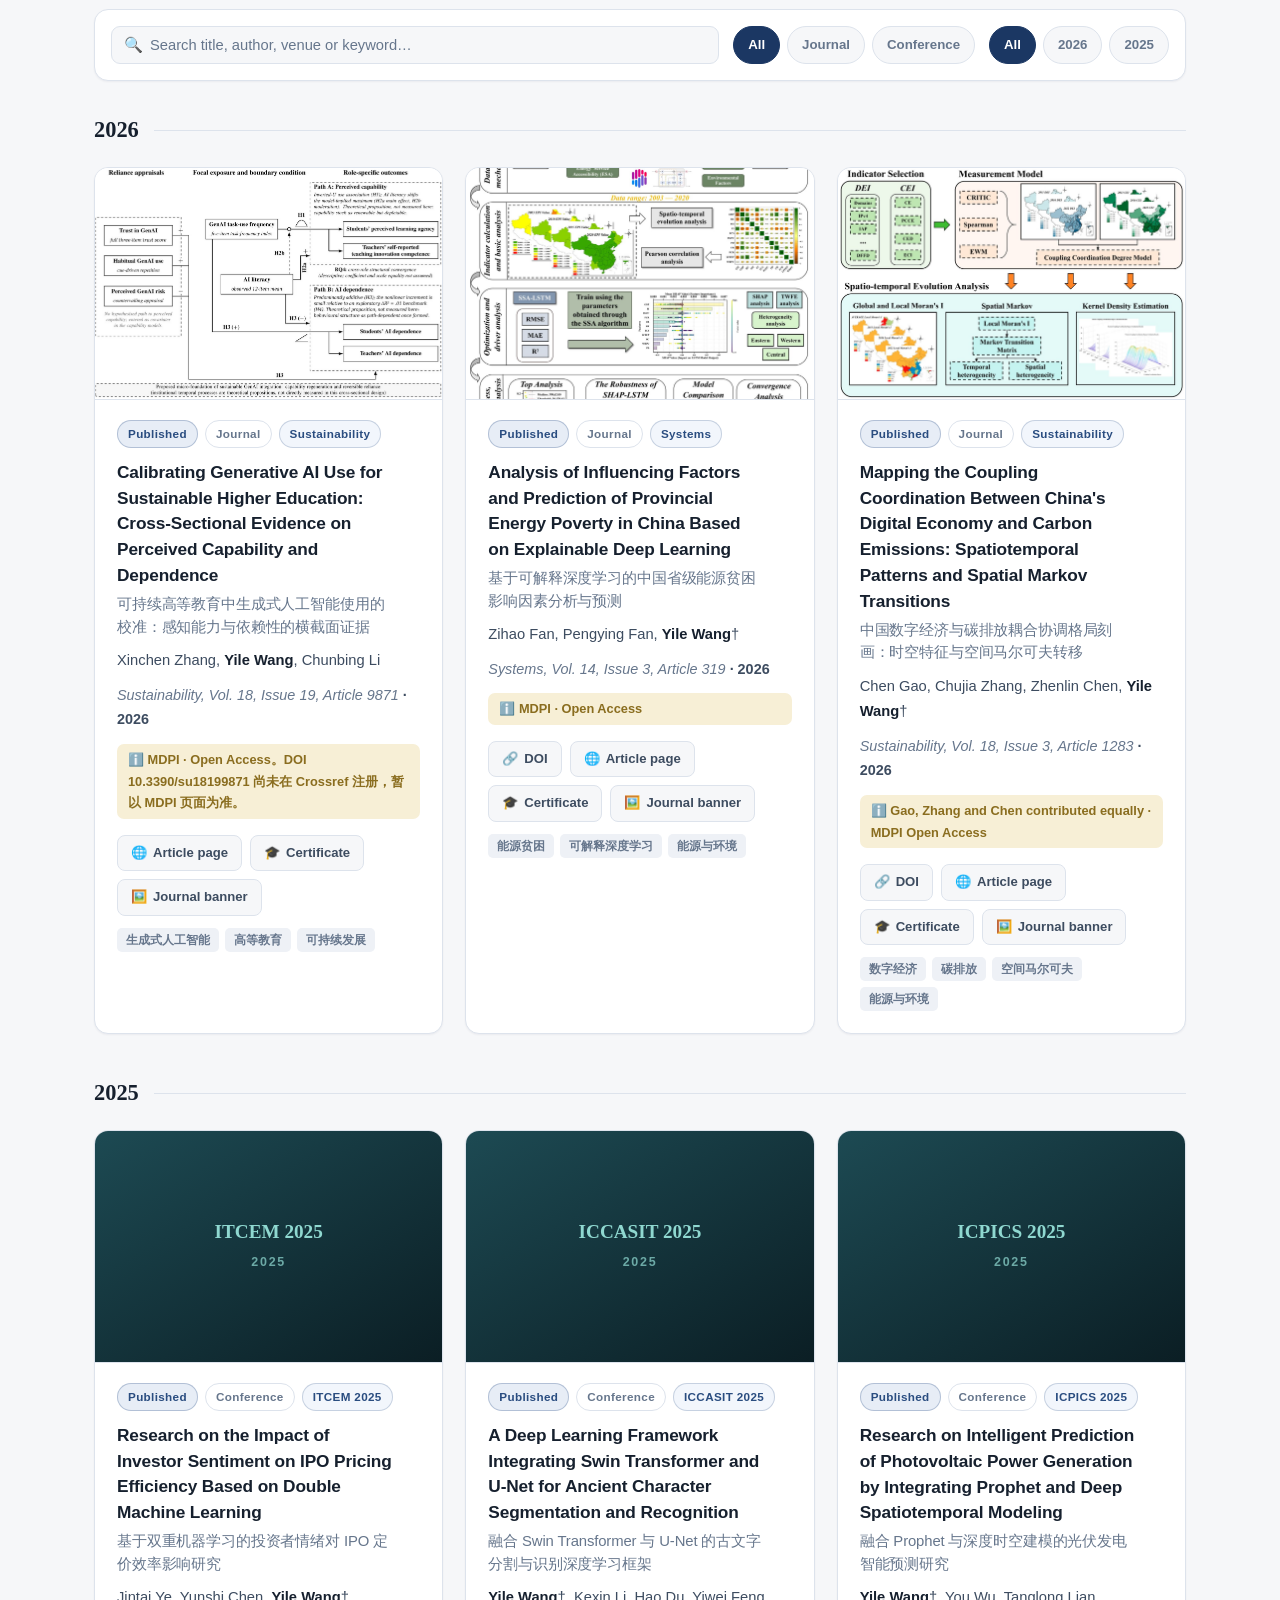
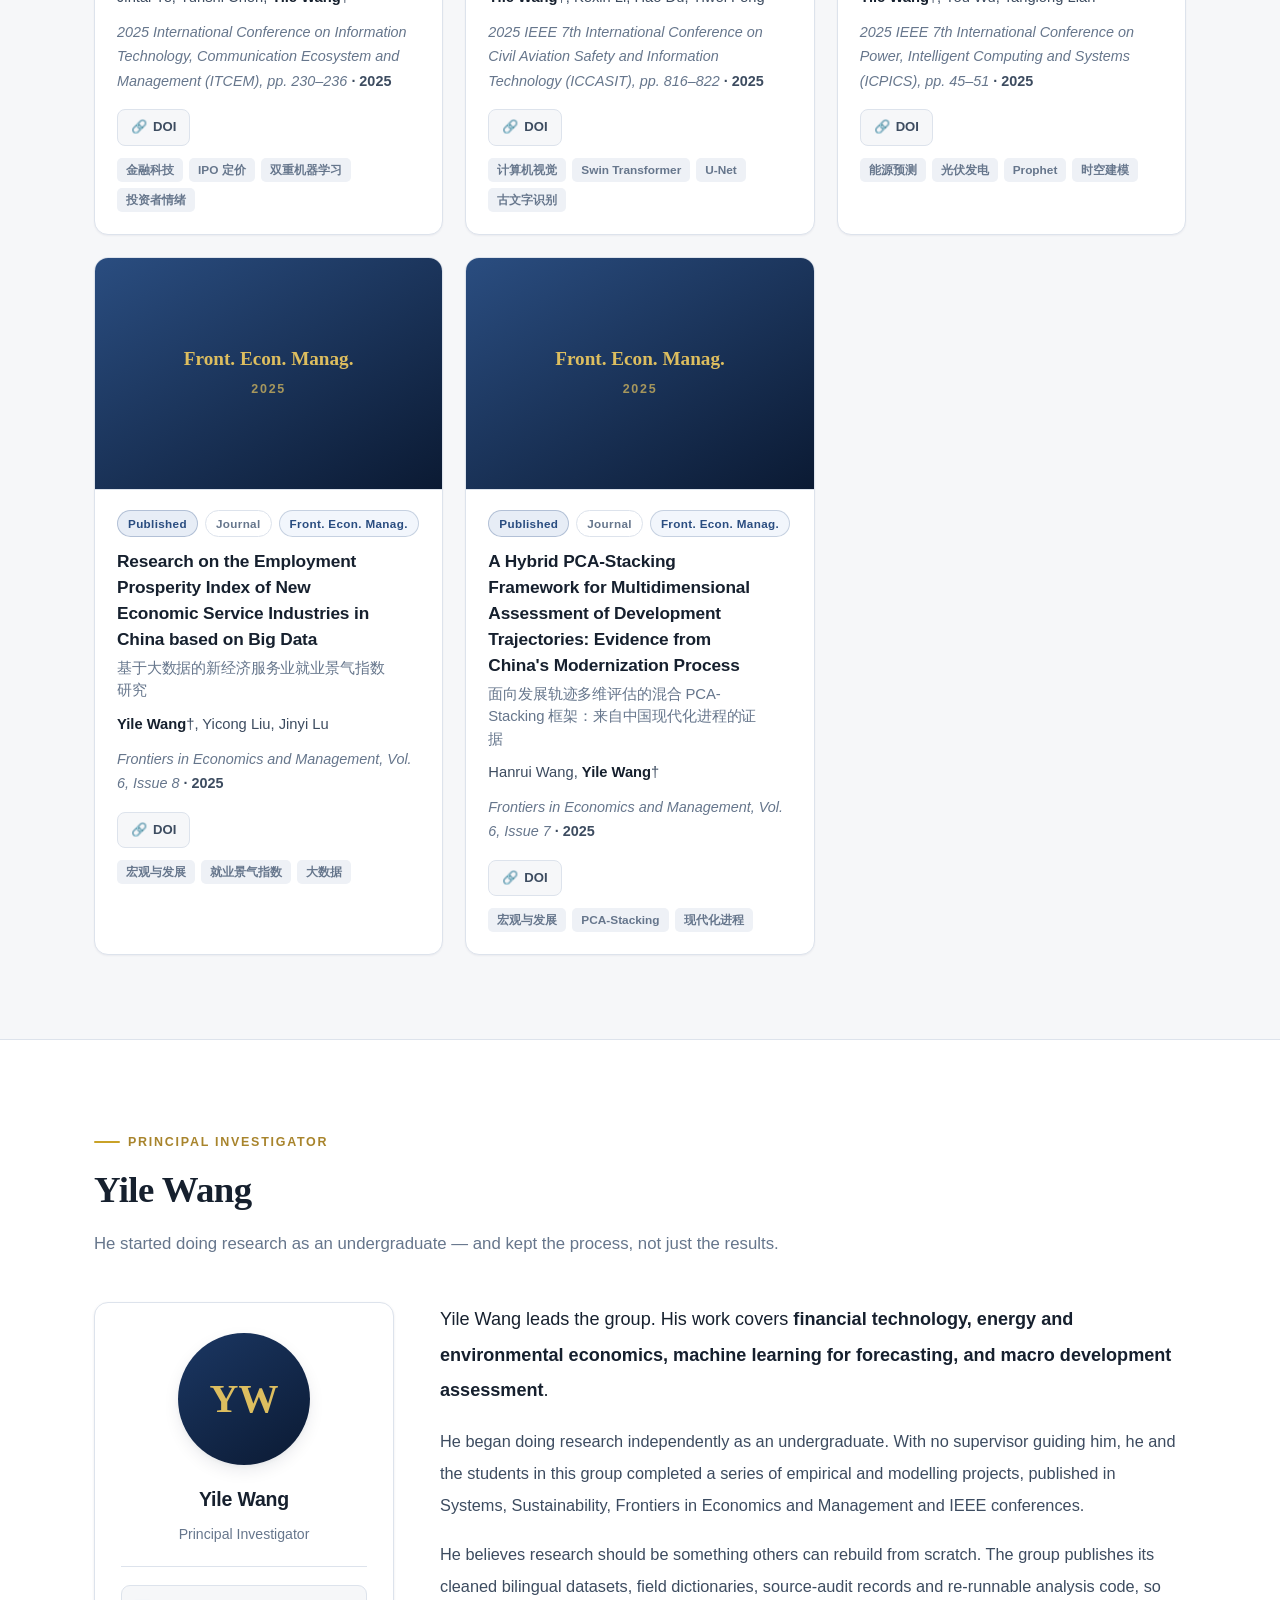
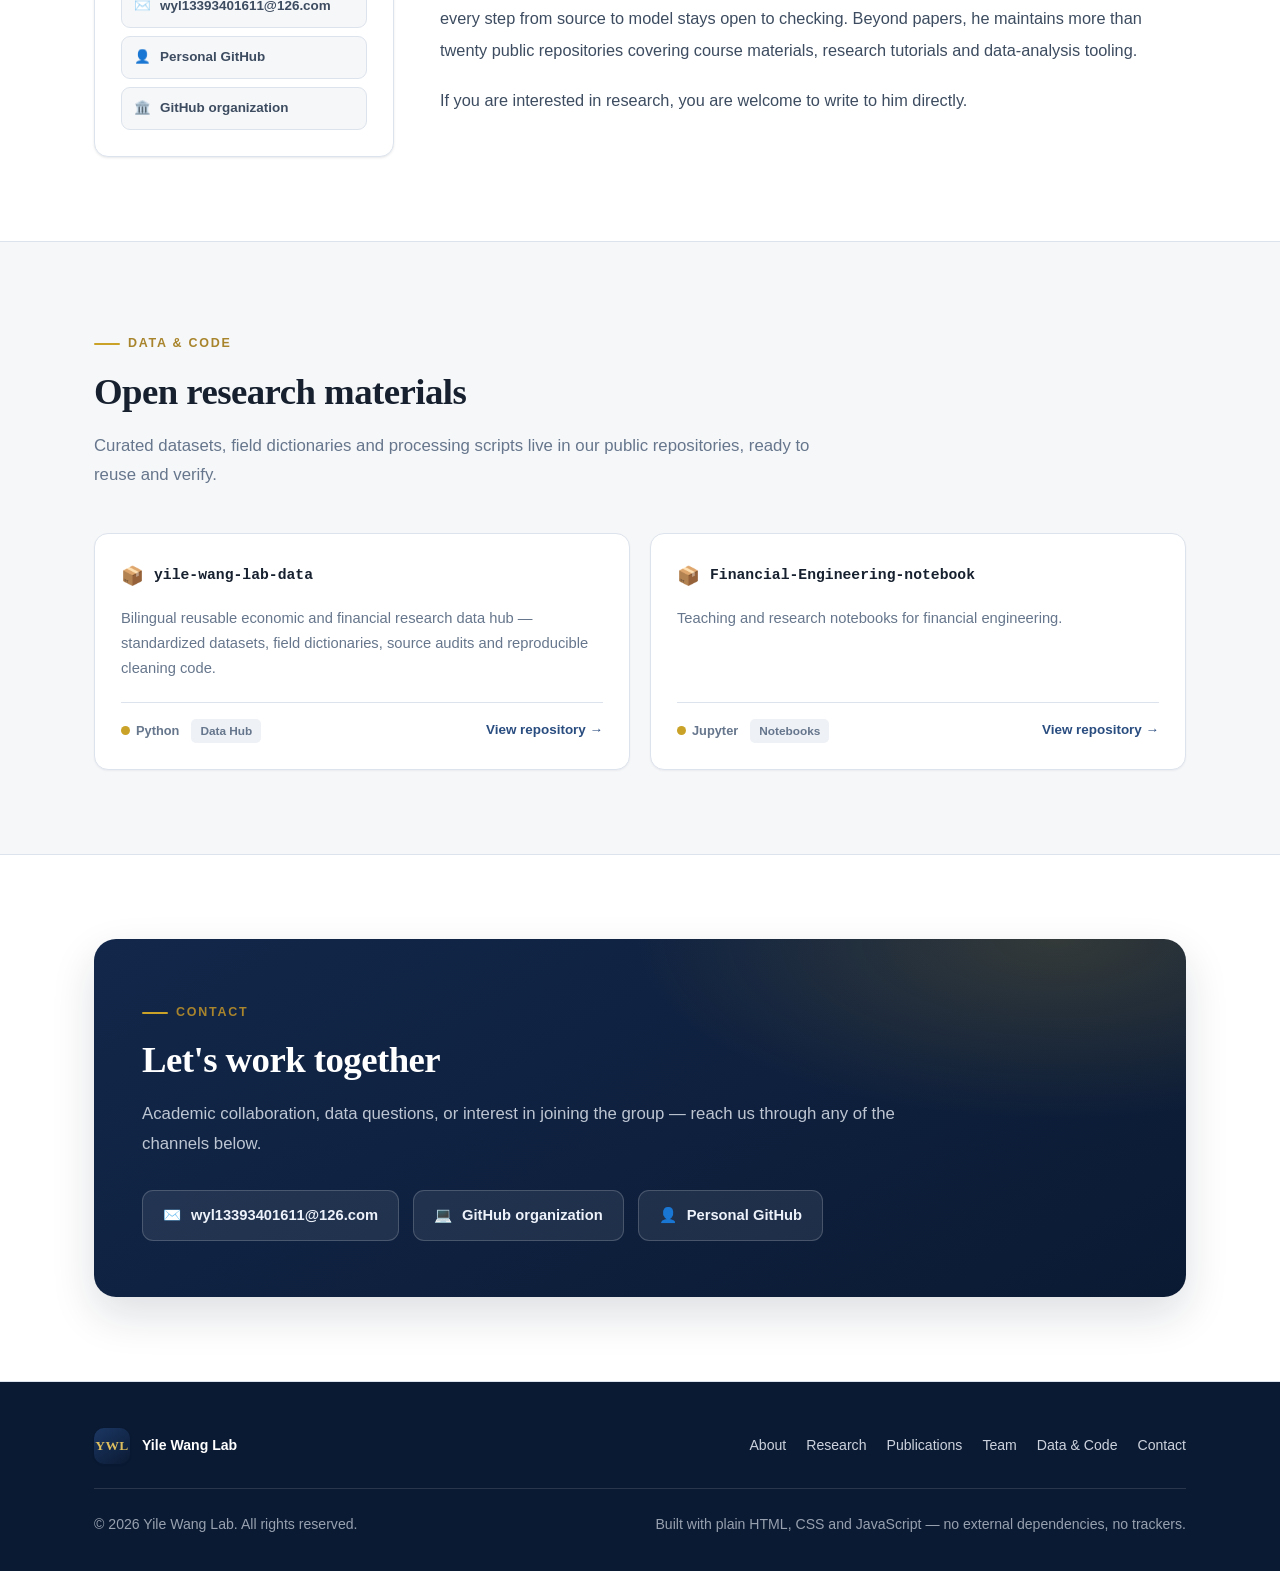
==== commit 212864a4: "论文改为图文卡片网格；新增团队负责人简介；去掉论文数量" ====
--- a/index.html
+++ b/index.html
@@ -190,20 +190,29 @@
         <div class="chips" id="filter-year" role="group" aria-label="年份" data-i18n-attr="aria-label:pubs.filter.year"></div>
       </div>
 
-      <p class="pub-count" id="pub-count" aria-live="polite"></p>
+      <p class="pub-count" id="pub-count" aria-live="polite" hidden></p>
       <div id="pub-list"></div>
     </div>
   </section>
 
-  <!-- ================================================== team -->
+  <!-- ================================================== 团队负责人 -->
   <section class="section section--alt" id="team">
     <div class="wrap">
       <div class="section-head reveal">
-        <p class="eyebrow" data-i18n="team.eyebrow">团队成员</p>
-        <h2 class="section-title" data-i18n="team.title">课题组</h2>
-        <p class="section-lead" data-i18n="team.lead">欢迎对金融工程与实证研究感兴趣的同学联系交流。</p>
-      </div>
-      <div class="team-grid" id="team-grid"></div>
+        <p class="eyebrow" data-i18n="pi.eyebrow">团队负责人</p>
+        <h2 class="section-title" id="pi-name">王毅乐</h2>
+        <p class="section-lead" id="pi-lead" data-i18n="pi.lead">从本科阶段开始独立做研究。</p>
+      </div>
+
+      <div class="pi-grid">
+        <aside class="pi-card reveal" id="pi-card"></aside>
+        <div class="pi-bio reveal" id="pi-bio"></div>
+      </div>
+
+      <div id="team-members" hidden>
+        <h3 class="team-sub" data-i18n="pi.members">其他成员</h3>
+        <div class="team-grid" id="team-grid"></div>
+      </div>
     </div>
   </section>
 
--- a/assets/css/style.css
+++ b/assets/css/style.css
@@ -528,44 +528,66 @@
   content: ""; flex: 1; height: 1px; background: var(--border);
 }
 
-.pub-list { display: grid; gap: 15px; }
+/* 卡片网格：参考课题组网站的论文展示方式，图文并排 */
+.pub-grid {
+  display: grid;
+  grid-template-columns: repeat(auto-fill, minmax(300px, 1fr));
+  gap: 22px;
+}
 
 .pub {
   position: relative;
+  display: flex; flex-direction: column;
   background: var(--surface); border: 1px solid var(--border);
-  border-radius: var(--radius); padding: 22px 24px;
+  border-radius: var(--radius); overflow: hidden;
   box-shadow: var(--shadow-xs);
   transition: box-shadow .18s, border-color .18s, transform .18s;
 }
 .pub:hover {
   box-shadow: var(--shadow-md); border-color: var(--border-strong);
-  transform: translateY(-2px);
+  transform: translateY(-3px);
 }
 .pub--featured {
   border-color: color-mix(in srgb, var(--gold-500) 55%, var(--border));
   box-shadow: 0 0 0 1px color-mix(in srgb, var(--gold-500) 22%, transparent), var(--shadow-sm);
 }
-.pub--featured::after {
-  content: "★"; position: absolute; top: 16px; right: 18px;
-  color: var(--gold-500); font-size: .95rem;
-}
-
-/* 期刊提供的 article banner：卡片顶部通栏 */
-.pub__banner {
-  display: block;
-  width: calc(100% + 48px);
-  margin: -22px -24px 20px;
-  padding: 0; border: 0; background: var(--surface-2);
-  border-radius: 13px 13px 0 0;
+
+/* 缩略图：有论文配图就用配图，没有就用「期刊名 + 年份」占位块，
+   两者高度一致，网格不会参差不齐 */
+.pub__thumb {
+  display: block; width: 100%; padding: 0; border: 0;
+  aspect-ratio: 3 / 2;
+  background: var(--surface-2);
+  border-bottom: 1px solid var(--border);
   overflow: hidden; cursor: zoom-in;
-  aspect-ratio: 1200 / 607;
-}
-.pub__banner img {
+}
+.pub__thumb img {
   width: 100%; height: 100%; object-fit: cover; display: block;
-  transition: transform .35s ease;
-}
-.pub__banner:hover img { transform: scale(1.02); }
-.pub__banner:focus-visible { outline: 3px solid var(--gold-500); outline-offset: -3px; }
+  transition: transform .4s ease;
+}
+.pub:hover .pub__thumb img { transform: scale(1.04); }
+.pub__thumb:focus-visible { outline: 3px solid var(--gold-500); outline-offset: -3px; }
+
+.pub__thumb--tile {
+  display: flex; flex-direction: column; align-items: center; justify-content: center;
+  gap: 7px; cursor: default; text-align: center;
+  background: linear-gradient(150deg, var(--navy-600) 0%, var(--navy-900) 100%);
+  color: var(--gold-400);
+}
+.pub__thumb--conference { background: linear-gradient(150deg, #1d4a53 0%, #0b1e24 100%); color: #8fd8d0; }
+.pub__thumb--working    { background: linear-gradient(150deg, #4a4258 0%, #1b1822 100%); color: #cdbdf0; }
+.pub__thumb-name {
+  font-family: var(--font-serif);
+  font-size: clamp(1rem, 1.5vw, 1.22rem);
+  font-weight: 700; line-height: 1.3;
+  padding: 0 20px; max-width: 100%;
+}
+.pub__thumb-year { font-size: .78rem; font-weight: 600; letter-spacing: .14em; opacity: .72; }
+
+.pub__body {
+  padding: 20px 22px 22px;
+  display: flex; flex-direction: column; flex: 1;
+}
 
 .pub__badges { display: flex; flex-wrap: wrap; gap: 7px; margin-bottom: 12px; }
 
@@ -640,6 +662,74 @@
   border-radius: var(--radius); color: var(--text-muted);
 }
 .pub-empty__icon { font-size: 2rem; margin-bottom: 12px; opacity: .55; }
+
+/* ---------------------------------------------------------------- 团队负责人 */
+.pi-grid {
+  display: grid;
+  grid-template-columns: 300px 1fr;
+  gap: 46px;
+  align-items: start;
+}
+
+.pi-card {
+  position: sticky; top: calc(var(--header-h) + 24px);
+  background: var(--surface);
+  border: 1px solid var(--border);
+  border-radius: var(--radius);
+  padding: 30px 26px 26px;
+  text-align: center;
+  box-shadow: var(--shadow-sm);
+}
+.pi-card__photo {
+  width: 132px; height: 132px; border-radius: 50%;
+  object-fit: cover; margin: 0 auto 18px;
+  box-shadow: var(--shadow-md);
+}
+.pi-card__avatar {
+  width: 132px; height: 132px; margin: 0 auto 18px;
+  border-radius: 50%; display: grid; place-items: center;
+  background: linear-gradient(145deg, var(--navy-700), var(--navy-900));
+  color: var(--gold-400);
+  font-family: var(--font-serif); font-size: 2.5rem; font-weight: 700;
+  box-shadow: var(--shadow-md);
+}
+.pi-card__name {
+  margin: 0 0 6px; font-size: 1.22rem; font-weight: 700;
+  letter-spacing: -.01em; color: var(--text);
+}
+.pi-card__role { margin: 0 0 20px; font-size: .88rem; color: var(--text-muted); font-weight: 500; }
+.pi-card__links {
+  display: grid; gap: 8px;
+  padding-top: 18px; border-top: 1px solid var(--border);
+}
+.pi-card__link {
+  display: flex; align-items: center; gap: 9px;
+  padding: 9px 12px; border-radius: 9px;
+  border: 1px solid var(--border); background: var(--bg);
+  font-size: .84rem; font-weight: 600; color: var(--text-soft);
+  text-decoration: none; text-align: left; word-break: break-all;
+  transition: background .15s, color .15s, border-color .15s;
+}
+.pi-card__link:hover {
+  background: var(--navy-700); color: #fff;
+  border-color: var(--navy-700); text-decoration: none;
+}
+
+.pi-bio p { margin: 0 0 18px; font-size: 1.02rem; line-height: 1.95; color: var(--text-soft); }
+.pi-bio p:last-child { margin-bottom: 0; }
+.pi-bio .pi-bio__lead { font-size: 1.13rem; color: var(--text); }
+.pi-bio strong { color: var(--text); font-weight: 700; }
+
+.team-sub {
+  margin: 56px 0 22px;
+  font-size: .78rem; font-weight: 700;
+  letter-spacing: .13em; text-transform: uppercase; color: var(--gold-600);
+}
+
+@media (max-width: 880px) {
+  .pi-grid { grid-template-columns: 1fr; gap: 32px; }
+  .pi-card { position: static; max-width: 400px; margin-inline: auto; }
+}
 
 /* ---------------------------------------------------------------- team */
 .team-grid {
@@ -826,8 +916,8 @@
 @media (max-width: 520px) {
   .brand__name { font-size: .88rem; max-width: 128px; overflow: hidden; text-overflow: ellipsis; white-space: nowrap; }
   .header-tools .toggle__label { display: none; }
-  .pub { padding: 18px 17px; }
-  .pub__banner { width: calc(100% + 34px); margin: -18px -17px 16px; border-radius: 11px 11px 0 0; }
+  .pub__body { padding: 17px 17px 19px; }
+  .pub-grid { grid-template-columns: 1fr; }
   .pub-toolbar { padding: 12px; }
   .fact-list li { flex-direction: column; gap: 3px; }
   .fact-list .k { width: auto; }
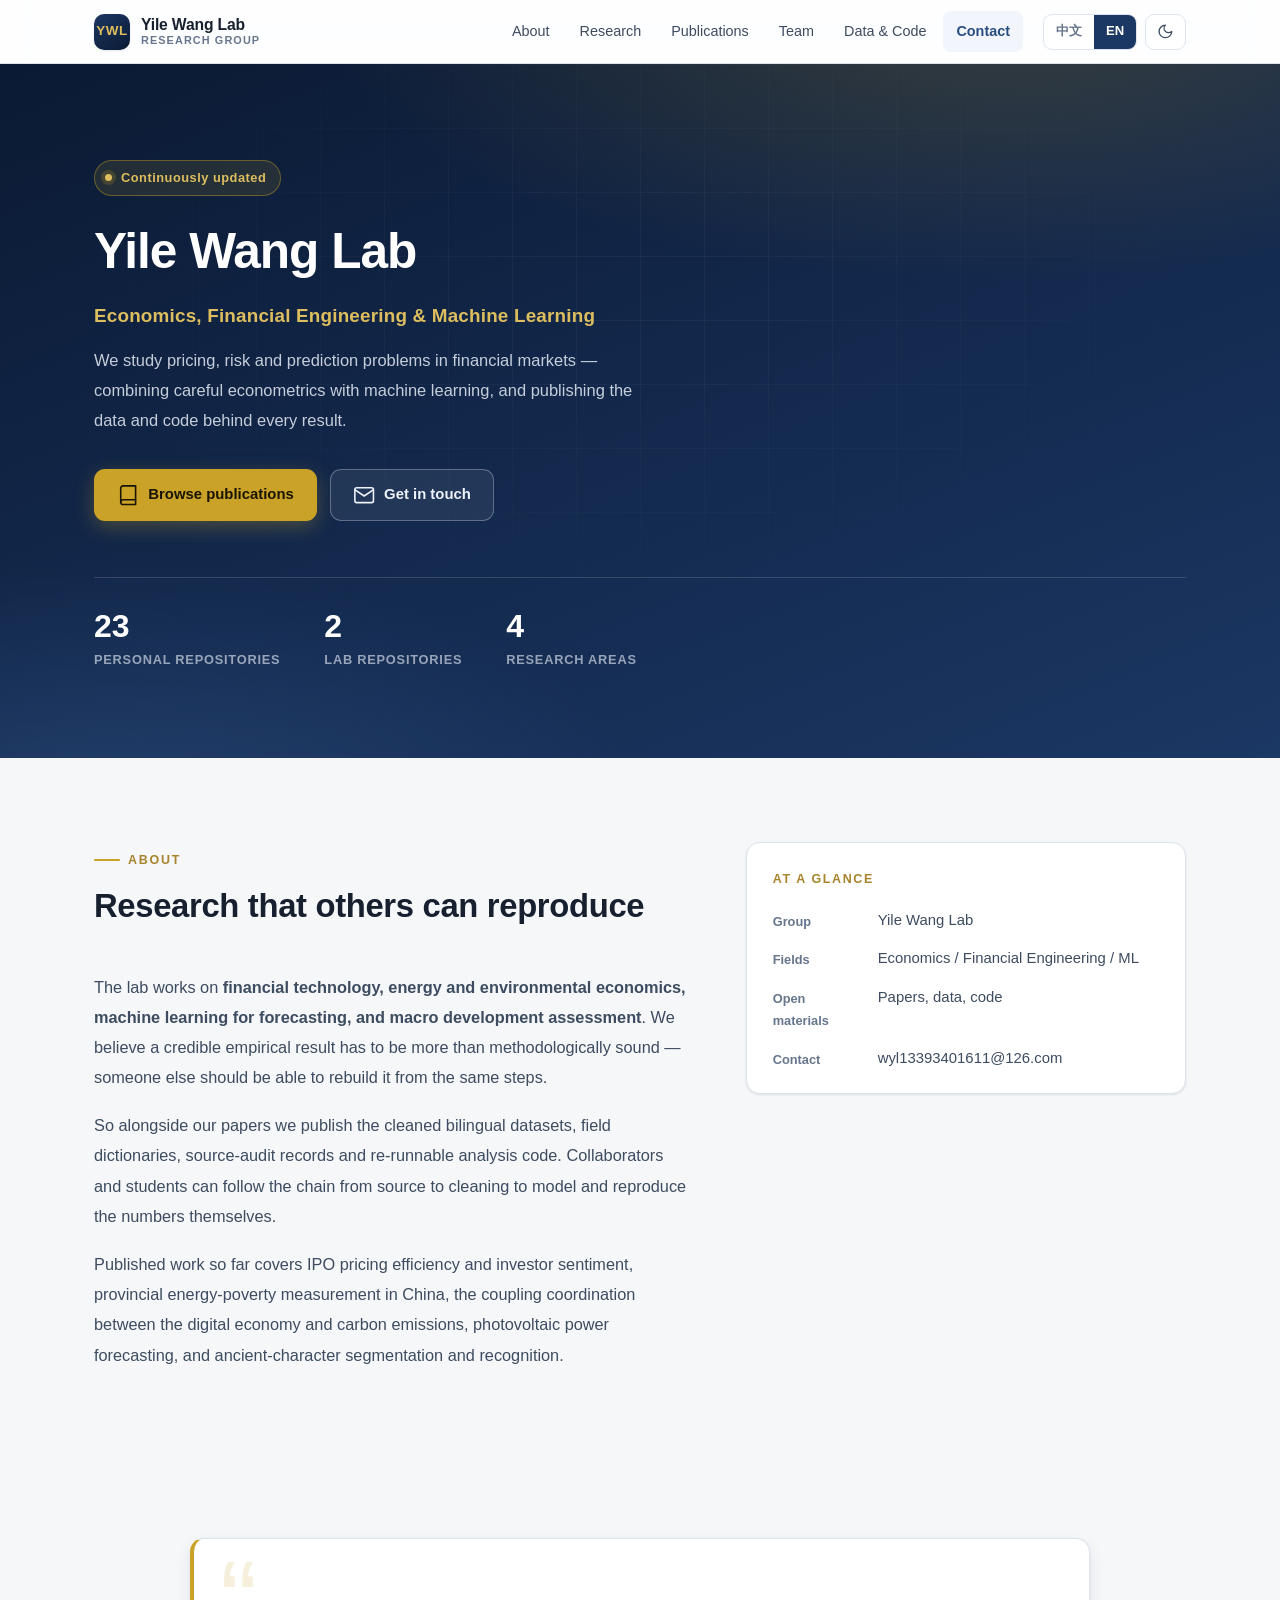
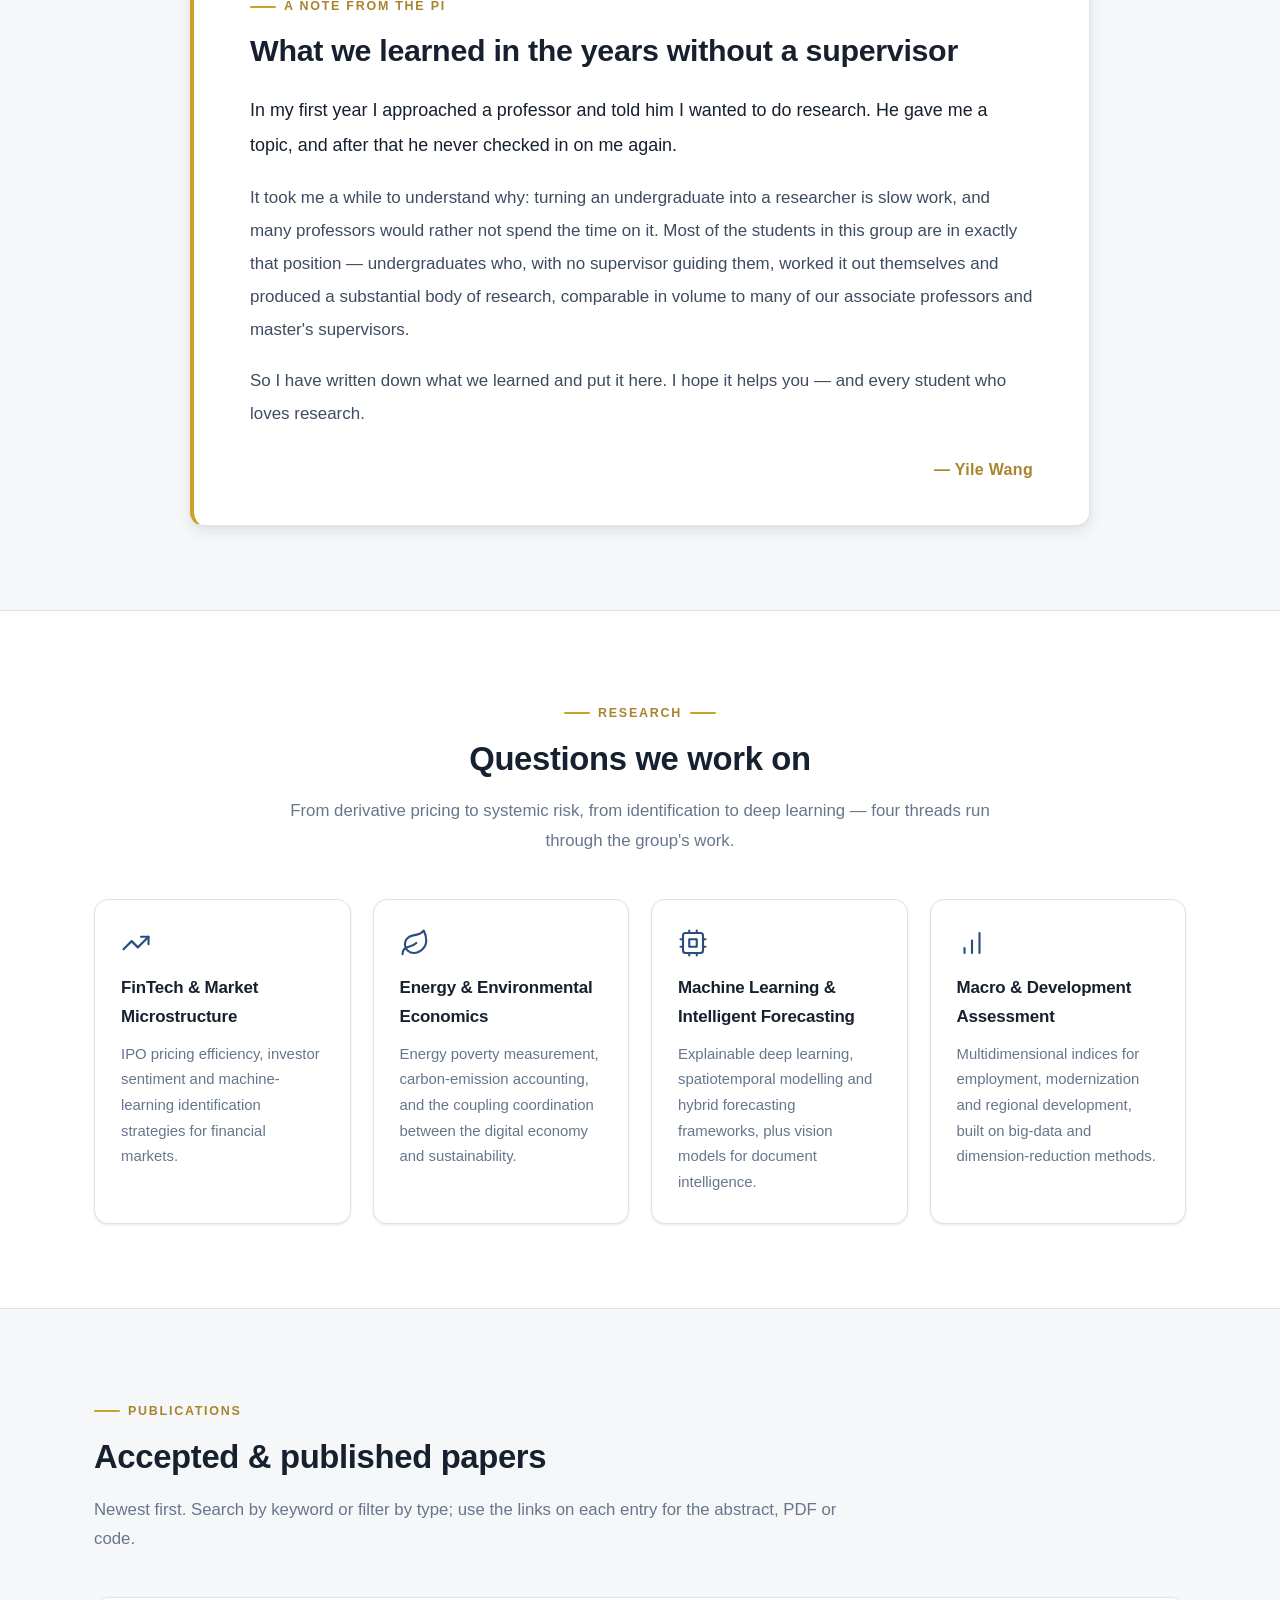
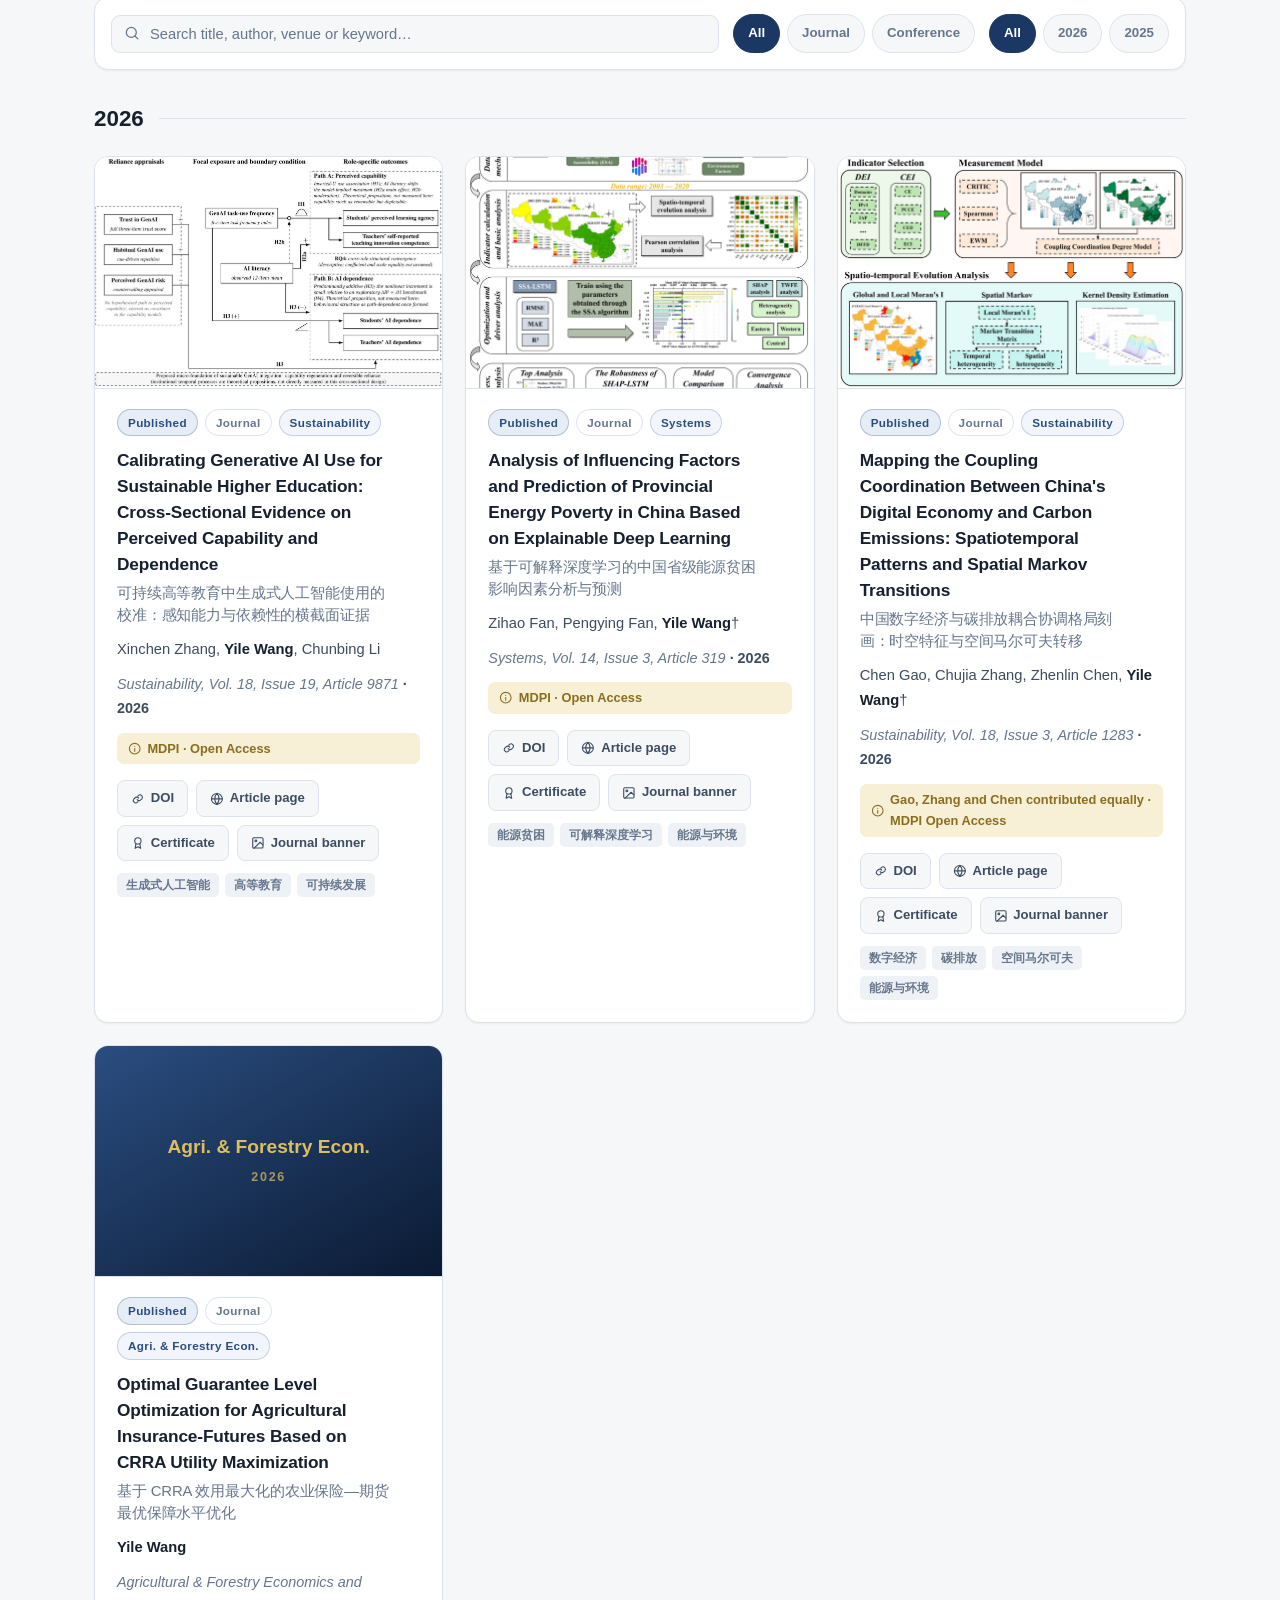
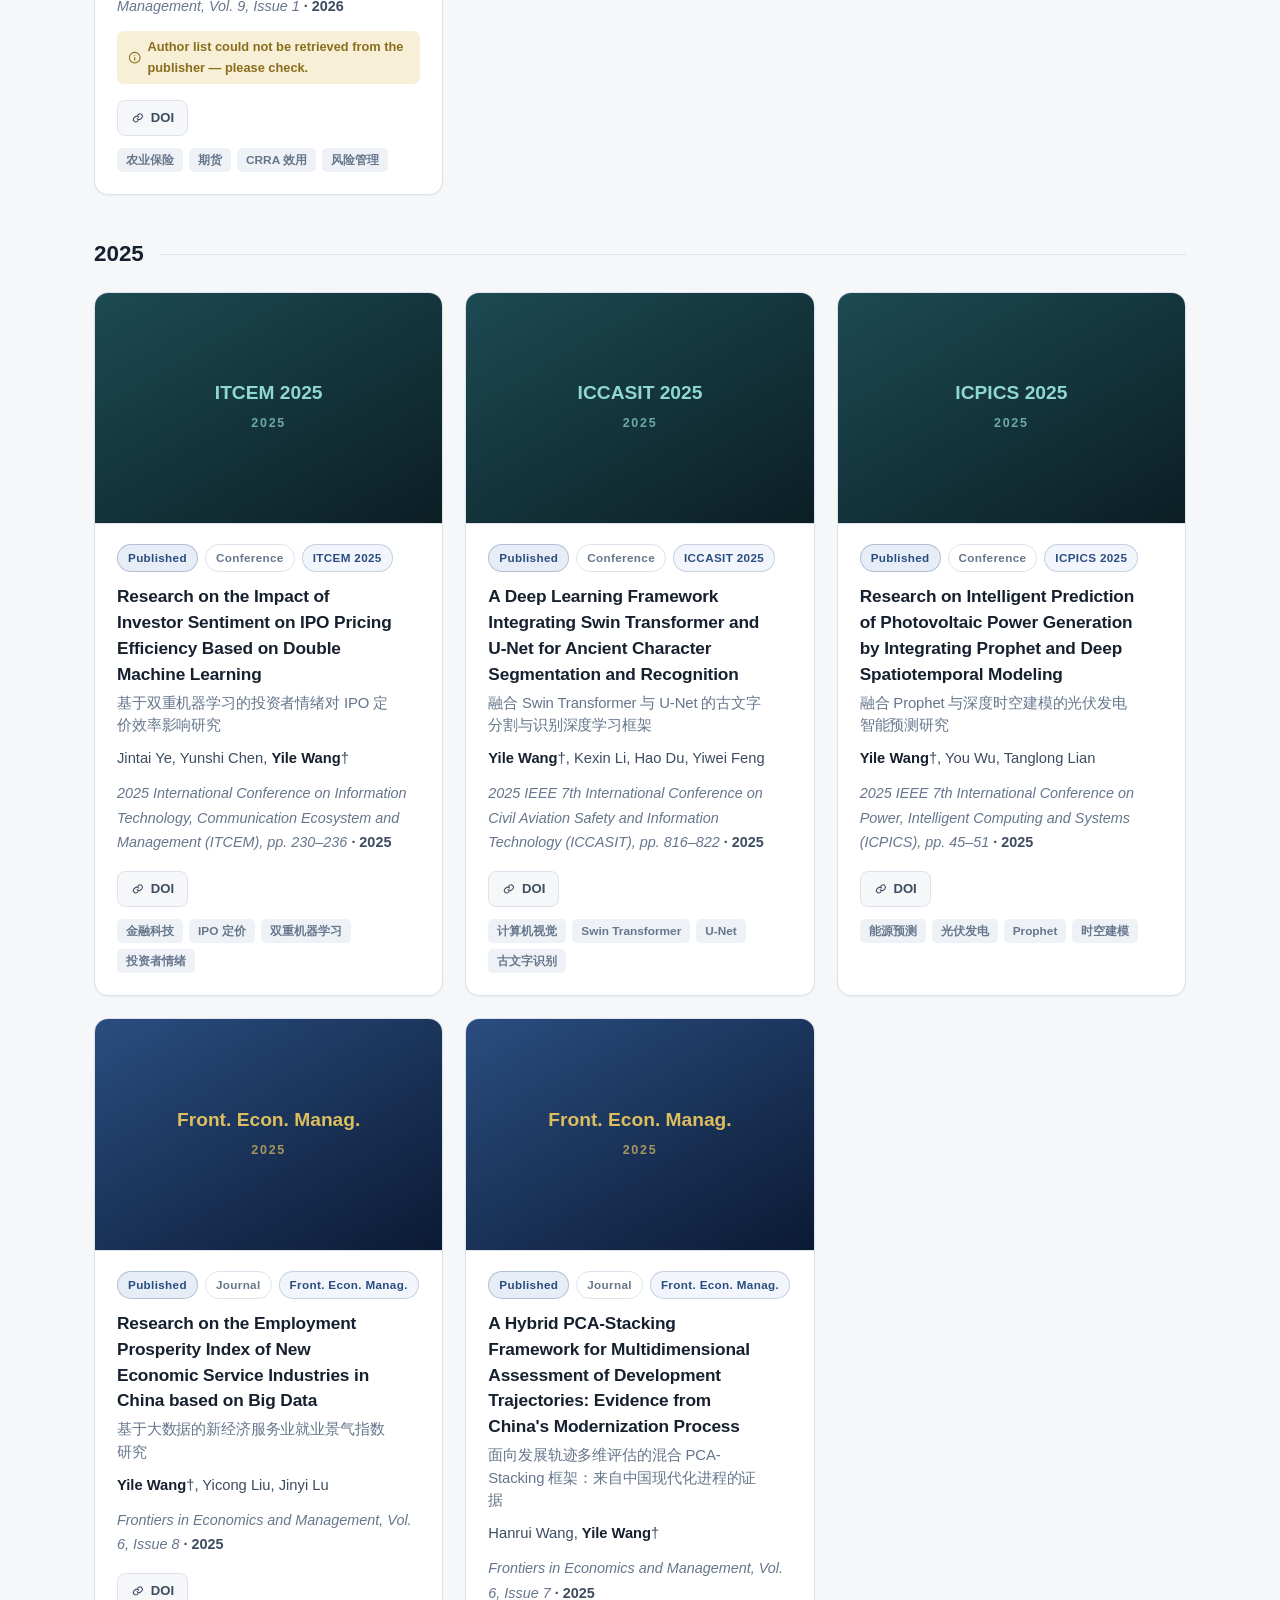
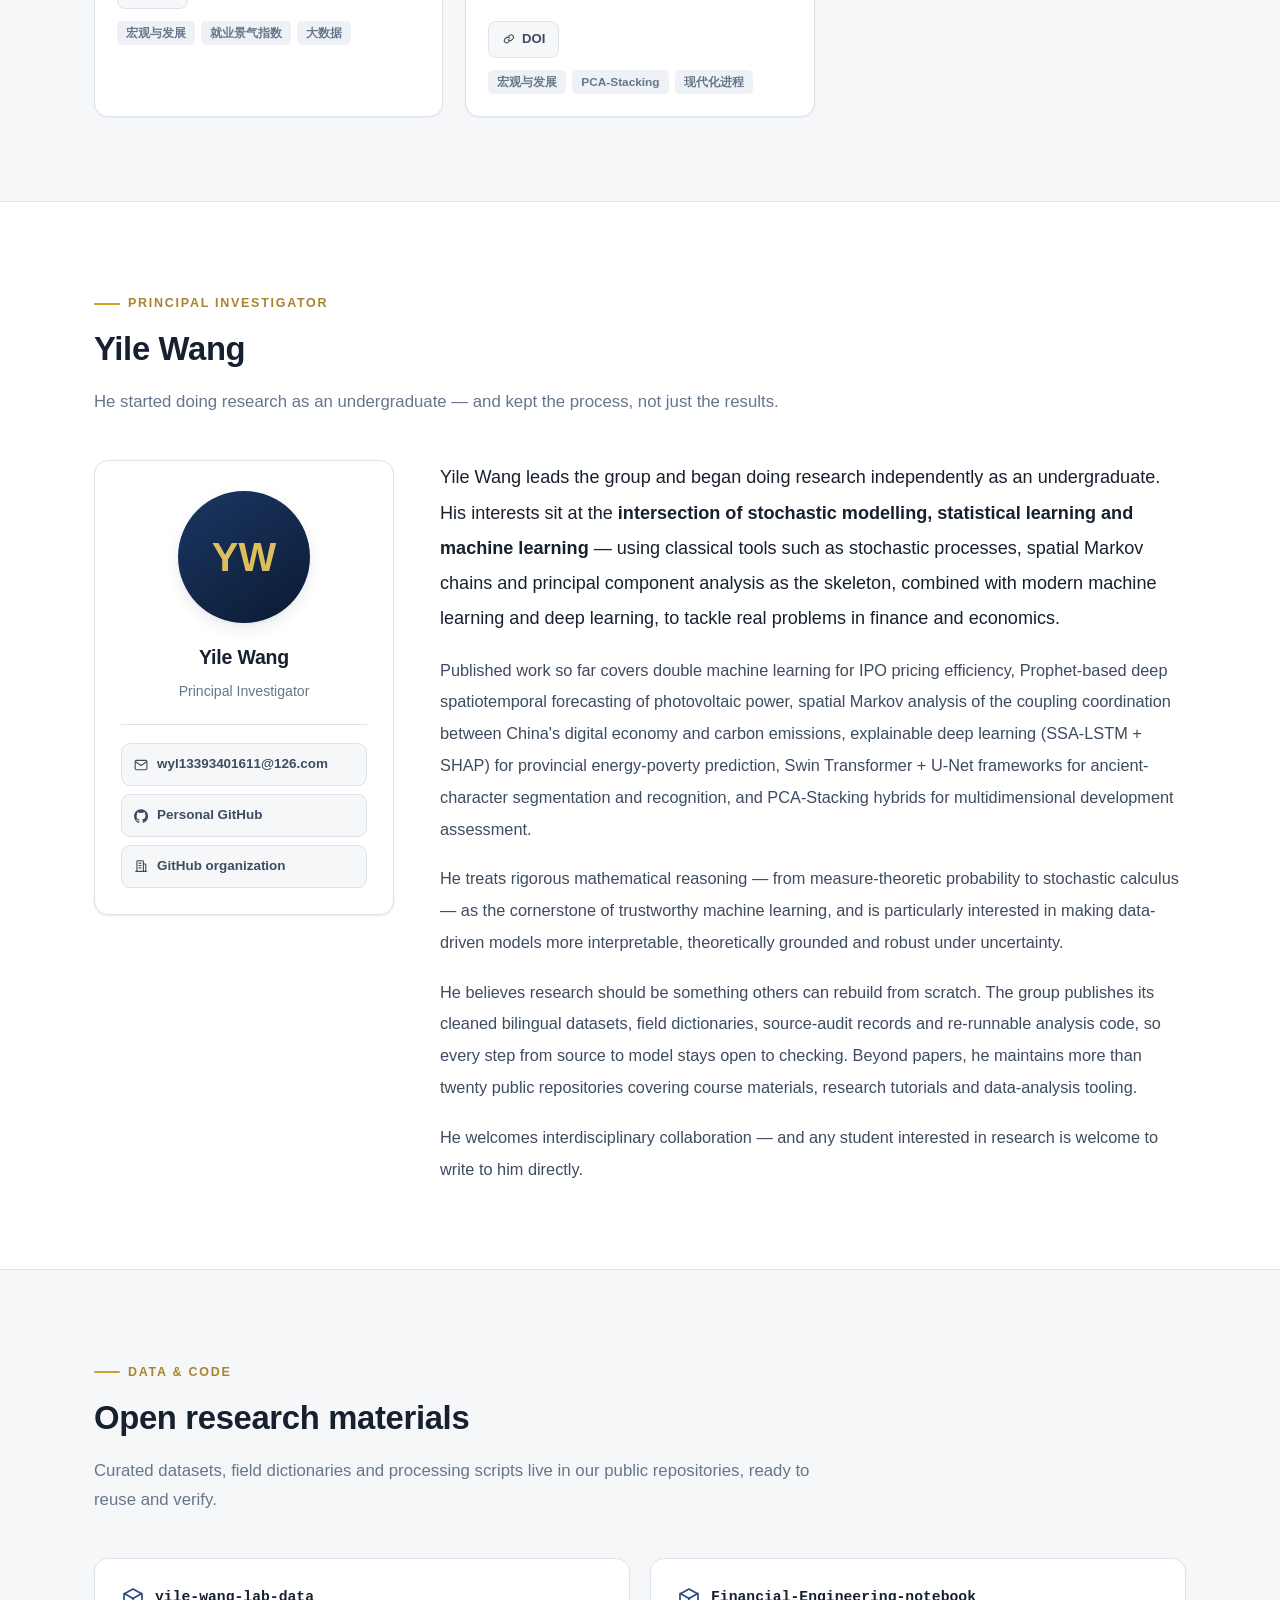
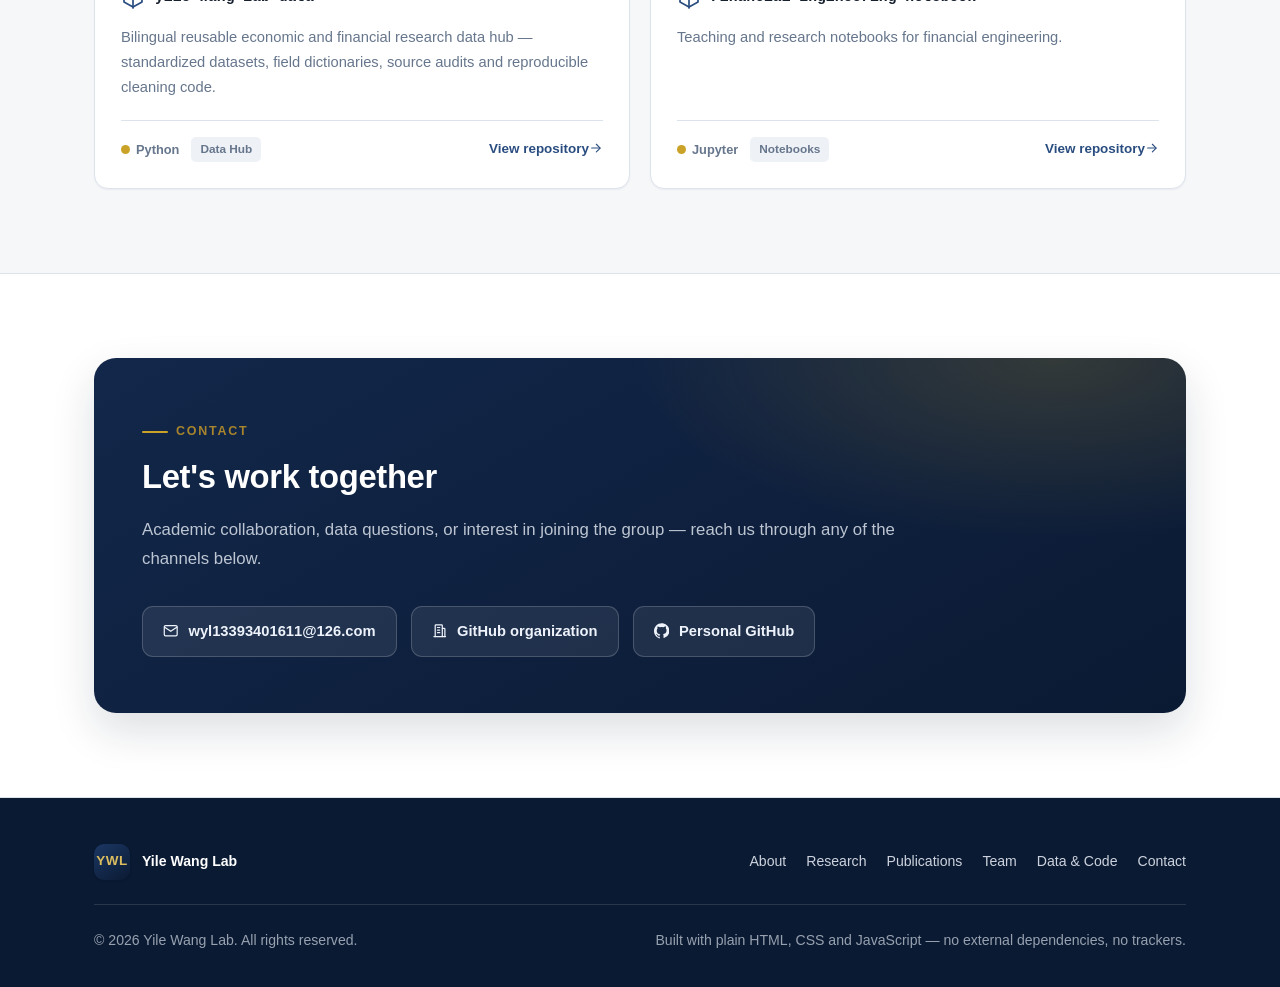
==== commit 33b54815: "字体改为 irongroup 风格全站无衬线；emoji 全部换成内联 SVG 图标" ====
--- a/index.html
+++ b/index.html
@@ -76,13 +76,13 @@
 
       <button type="button" class="toggle" id="theme-toggle" aria-pressed="false"
               title="切换深色 / 浅色主题" data-i18n-attr="title:a11y.theme;aria-label:a11y.theme">
-        <span class="toggle__icon" aria-hidden="true">🌙</span>
+        <span class="toggle__icon" aria-hidden="true"><svg class="icon" viewBox="0 0 24 24"><path d="M12 3a6 6 0 0 0 9 9 9 9 0 1 1-9-9Z"/></svg></span>
       </button>
 
       <button type="button" class="toggle nav-toggle" id="nav-toggle"
               aria-expanded="false" aria-controls="site-nav"
               data-i18n-attr="aria-label:a11y.menu">
-        <span class="toggle__icon" aria-hidden="true">☰</span>
+        <span class="toggle__icon" aria-hidden="true"><svg class="icon" viewBox="0 0 24 24"><path d="M4 6h16M4 12h16M4 18h16"/></svg></span>
       </button>
     </div>
   </div>
@@ -104,10 +104,12 @@
 
       <div class="hero__actions">
         <a class="btn btn--primary" href="#pubs">
-          <span aria-hidden="true">📚</span><span data-i18n="hero.cta_pubs">查看论文成果</span>
+          <svg class="icon icon--lg" viewBox="0 0 24 24" aria-hidden="true"><path d="M4 19.5A2.5 2.5 0 0 1 6.5 17H20"/><path d="M6.5 2H20v20H6.5A2.5 2.5 0 0 1 4 19.5v-15A2.5 2.5 0 0 1 6.5 2Z"/></svg>
+          <span data-i18n="hero.cta_pubs">查看论文成果</span>
         </a>
         <a class="btn btn--ghost" href="#contact">
-          <span aria-hidden="true">✉️</span><span data-i18n="hero.cta_contact">联系我们</span>
+          <svg class="icon icon--lg" viewBox="0 0 24 24" aria-hidden="true"><rect x="2" y="4" width="20" height="16" rx="2"/><path d="m2.6 6.5 9.4 6.4 9.4-6.4"/></svg>
+          <span data-i18n="hero.cta_contact">联系我们</span>
         </a>
       </div>
 
@@ -181,7 +183,7 @@
 
       <div class="pub-toolbar reveal" id="pub-toolbar">
         <div class="pub-search">
-          <span class="pub-search__icon" aria-hidden="true">🔍</span>
+          <span class="pub-search__icon" aria-hidden="true"><svg class="icon" viewBox="0 0 24 24"><circle cx="11" cy="11" r="7.5"/><path d="m20.8 20.8-4.4-4.4"/></svg></span>
           <label class="sr-only" for="pub-search" data-i18n="pubs.search">搜索论文</label>
           <input type="search" id="pub-search" autocomplete="off"
                  placeholder="搜索标题、作者、期刊或关键词…" data-i18n-attr="placeholder:pubs.search">
@@ -276,7 +278,9 @@
 <div class="lightbox" id="lightbox" role="dialog" aria-modal="true" hidden
      data-i18n-attr="aria-label:a11y.lightbox">
   <button type="button" class="lightbox__close" id="lightbox-close"
-          data-i18n-attr="aria-label:a11y.close">✕</button>
+          data-i18n-attr="aria-label:a11y.close">
+    <svg class="icon icon--lg" viewBox="0 0 24 24" aria-hidden="true"><path d="M18 6 6 18M6 6l12 12"/></svg>
+  </button>
   <figure class="lightbox__figure">
     <img class="lightbox__img" id="lightbox-img" alt="">
     <figcaption class="lightbox__caption" id="lightbox-caption"></figcaption>
--- a/assets/css/style.css
+++ b/assets/css/style.css
@@ -45,12 +45,11 @@
   --maxw: 1140px;
   --header-h: 64px;
 
-  --font-sans: -apple-system, BlinkMacSystemFont, "Segoe UI", Roboto,
-               "PingFang SC", "Hiragino Sans GB", "Microsoft YaHei",
-               "Noto Sans SC", "Source Han Sans SC", "WenQuanYi Micro Hei",
-               Arial, sans-serif;
-  --font-serif: "Iowan Old Style", "Palatino Linotype", Palatino, "Book Antiqua",
-                Georgia, "Songti SC", "SimSun", serif;
+  /* 字体：参照 irongroup.sjtu.edu.cn 的做法 —— 全站无衬线，中西文分开回退，
+     Arial 负责西文，中文字符回退到雅黑 / 苹方。不加载任何网络字体。 */
+  --font-sans: Arial, "Helvetica Neue", Helvetica, "Microsoft YaHei", "微软雅黑",
+               "PingFang SC", "Hiragino Sans GB", "Noto Sans CJK SC",
+               "Source Han Sans SC", "WenQuanYi Micro Hei", sans-serif;
   --font-mono: ui-monospace, SFMono-Regular, "SF Mono", Menlo, Consolas,
                "Liberation Mono", monospace;
 }
@@ -136,6 +135,18 @@
   overflow: hidden; clip: rect(0,0,0,0); white-space: nowrap; border: 0;
 }
 
+/* ---------------------------------------------------------------- icons */
+/* 内联 SVG 图标，代替 emoji：无外部字体、跨平台渲染一致、可跟随文字颜色 */
+.icon {
+  width: 1.05em; height: 1.05em; flex-shrink: 0;
+  display: inline-block; vertical-align: -.15em;
+  fill: none; stroke: currentColor;
+  stroke-width: 1.9; stroke-linecap: round; stroke-linejoin: round;
+}
+.icon--lg { width: 1.5em; height: 1.5em; stroke-width: 1.7; vertical-align: -.32em; }
+.icon--xl { width: 1.8em; height: 1.8em; stroke-width: 1.55; vertical-align: middle; }
+.icon--filled { fill: currentColor; stroke: none; }
+
 /* ---------------------------------------------------------------- layout */
 .wrap {
   width: 100%;
@@ -166,10 +177,11 @@
 }
 
 .section-title {
-  font-family: var(--font-serif);
-  font-size: clamp(1.6rem, 3.4vw, 2.3rem);
-  line-height: 1.25;
-  letter-spacing: -.015em;
+  font-family: var(--font-sans);
+  font-size: clamp(1.5rem, 3.2vw, 2.05rem);
+  font-weight: 700;
+  line-height: 1.3;
+  letter-spacing: -.01em;
   margin: 0 0 16px;
   color: var(--text);
 }
@@ -212,7 +224,7 @@
   border-radius: 10px;
   background: linear-gradient(145deg, var(--navy-700), var(--navy-900));
   color: var(--gold-400);
-  font-family: var(--font-serif);
+  font-family: var(--font-sans);
   font-size: .84rem; font-weight: 700; letter-spacing: .04em;
   box-shadow: var(--shadow-sm);
 }
@@ -301,14 +313,14 @@
 }
 
 .hero__title {
-  font-family: var(--font-serif);
-  font-size: clamp(2.1rem, 5.6vw, 3.55rem);
-  line-height: 1.12;
-  letter-spacing: -.025em;
+  font-family: var(--font-sans);
+  font-size: clamp(2rem, 5vw, 3.1rem);
+  line-height: 1.18;
+  letter-spacing: -.02em;
   margin: 0 0 20px;
   color: #fff;
   font-weight: 700;
-  max-width: 20ch;
+  max-width: 22ch;
 }
 .hero__title em {
   font-style: normal;
@@ -354,7 +366,7 @@
   border-top: 1px solid rgba(255,255,255,.15);
 }
 .stat__num {
-  font-family: var(--font-serif);
+  font-family: var(--font-sans);
   font-size: 2rem; font-weight: 700; line-height: 1;
   color: #fff;
 }
@@ -404,7 +416,7 @@
 }
 .story__mark {
   position: absolute; top: 6px; left: 26px;
-  font-family: var(--font-serif);
+  font-family: var(--font-sans);
   font-size: 7rem; line-height: 1;
   color: var(--gold-500); opacity: .16;
   pointer-events: none; user-select: none;
@@ -424,9 +436,10 @@
 
 .story__sign {
   margin: 26px 0 0;
-  font-family: var(--font-serif);
-  font-size: 1.05rem;
-  letter-spacing: .04em;
+  font-family: var(--font-sans);
+  font-size: 1rem;
+  font-weight: 600;
+  letter-spacing: .02em;
   color: var(--gold-600);
   text-align: right;
 }
@@ -460,9 +473,11 @@
 }
 .research-card:hover::before { opacity: 1; }
 .research-card__icon {
-  font-size: 1.7rem; line-height: 1; margin-bottom: 15px;
-  display: block;
-}
+  display: block; margin-bottom: 16px;
+  font-size: 1.25rem; line-height: 1;
+  color: var(--navy-600);
+}
+[data-theme="dark"] .research-card__icon { color: var(--gold-400); }
 .research-card__title {
   margin: 0 0 10px; font-size: 1.06rem; font-weight: 650;
   letter-spacing: -.01em; color: var(--text);
@@ -521,7 +536,7 @@
 .pub-year {
   display: flex; align-items: center; gap: 15px;
   margin: 0 0 18px;
-  font-family: var(--font-serif);
+  font-family: var(--font-sans);
   font-size: 1.4rem; font-weight: 700; color: var(--text);
 }
 .pub-year::after {
@@ -577,7 +592,7 @@
 .pub__thumb--conference { background: linear-gradient(150deg, #1d4a53 0%, #0b1e24 100%); color: #8fd8d0; }
 .pub__thumb--working    { background: linear-gradient(150deg, #4a4258 0%, #1b1822 100%); color: #cdbdf0; }
 .pub__thumb-name {
-  font-family: var(--font-serif);
+  font-family: var(--font-sans);
   font-size: clamp(1rem, 1.5vw, 1.22rem);
   font-weight: 700; line-height: 1.3;
   padding: 0 20px; max-width: 100%;
@@ -661,7 +676,7 @@
   background: var(--surface); border: 1px dashed var(--border-strong);
   border-radius: var(--radius); color: var(--text-muted);
 }
-.pub-empty__icon { font-size: 2rem; margin-bottom: 12px; opacity: .55; }
+.pub-empty__icon { font-size: 1.35rem; margin-bottom: 14px; color: var(--text-muted); }
 
 /* ---------------------------------------------------------------- 团队负责人 */
 .pi-grid {
@@ -690,7 +705,7 @@
   border-radius: 50%; display: grid; place-items: center;
   background: linear-gradient(145deg, var(--navy-700), var(--navy-900));
   color: var(--gold-400);
-  font-family: var(--font-serif); font-size: 2.5rem; font-weight: 700;
+  font-family: var(--font-sans); font-size: 2.5rem; font-weight: 700;
   box-shadow: var(--shadow-md);
 }
 .pi-card__name {
@@ -746,7 +761,7 @@
   width: 62px; height: 62px; margin: 0 auto 15px;
   border-radius: 50%; display: grid; place-items: center;
   background: linear-gradient(145deg, var(--navy-700), var(--navy-900));
-  color: var(--gold-400); font-family: var(--font-serif);
+  color: var(--gold-400); font-family: var(--font-sans);
   font-size: 1.35rem; font-weight: 700;
 }
 .person__name { margin: 0 0 5px; font-size: 1rem; font-weight: 650; color: var(--text); }
@@ -764,7 +779,7 @@
 }
 .repo:hover { transform: translateY(-3px); box-shadow: var(--shadow-md); border-color: var(--border-strong); }
 .repo__top { display: flex; align-items: center; gap: 10px; margin-bottom: 14px; }
-.repo__icon { font-size: 1.15rem; }
+.repo__icon { font-size: 1rem; color: var(--navy-600); display: inline-flex; }
 .repo__name {
   font-family: var(--font-mono); font-size: .92rem; font-weight: 700;
   color: var(--text); word-break: break-all;
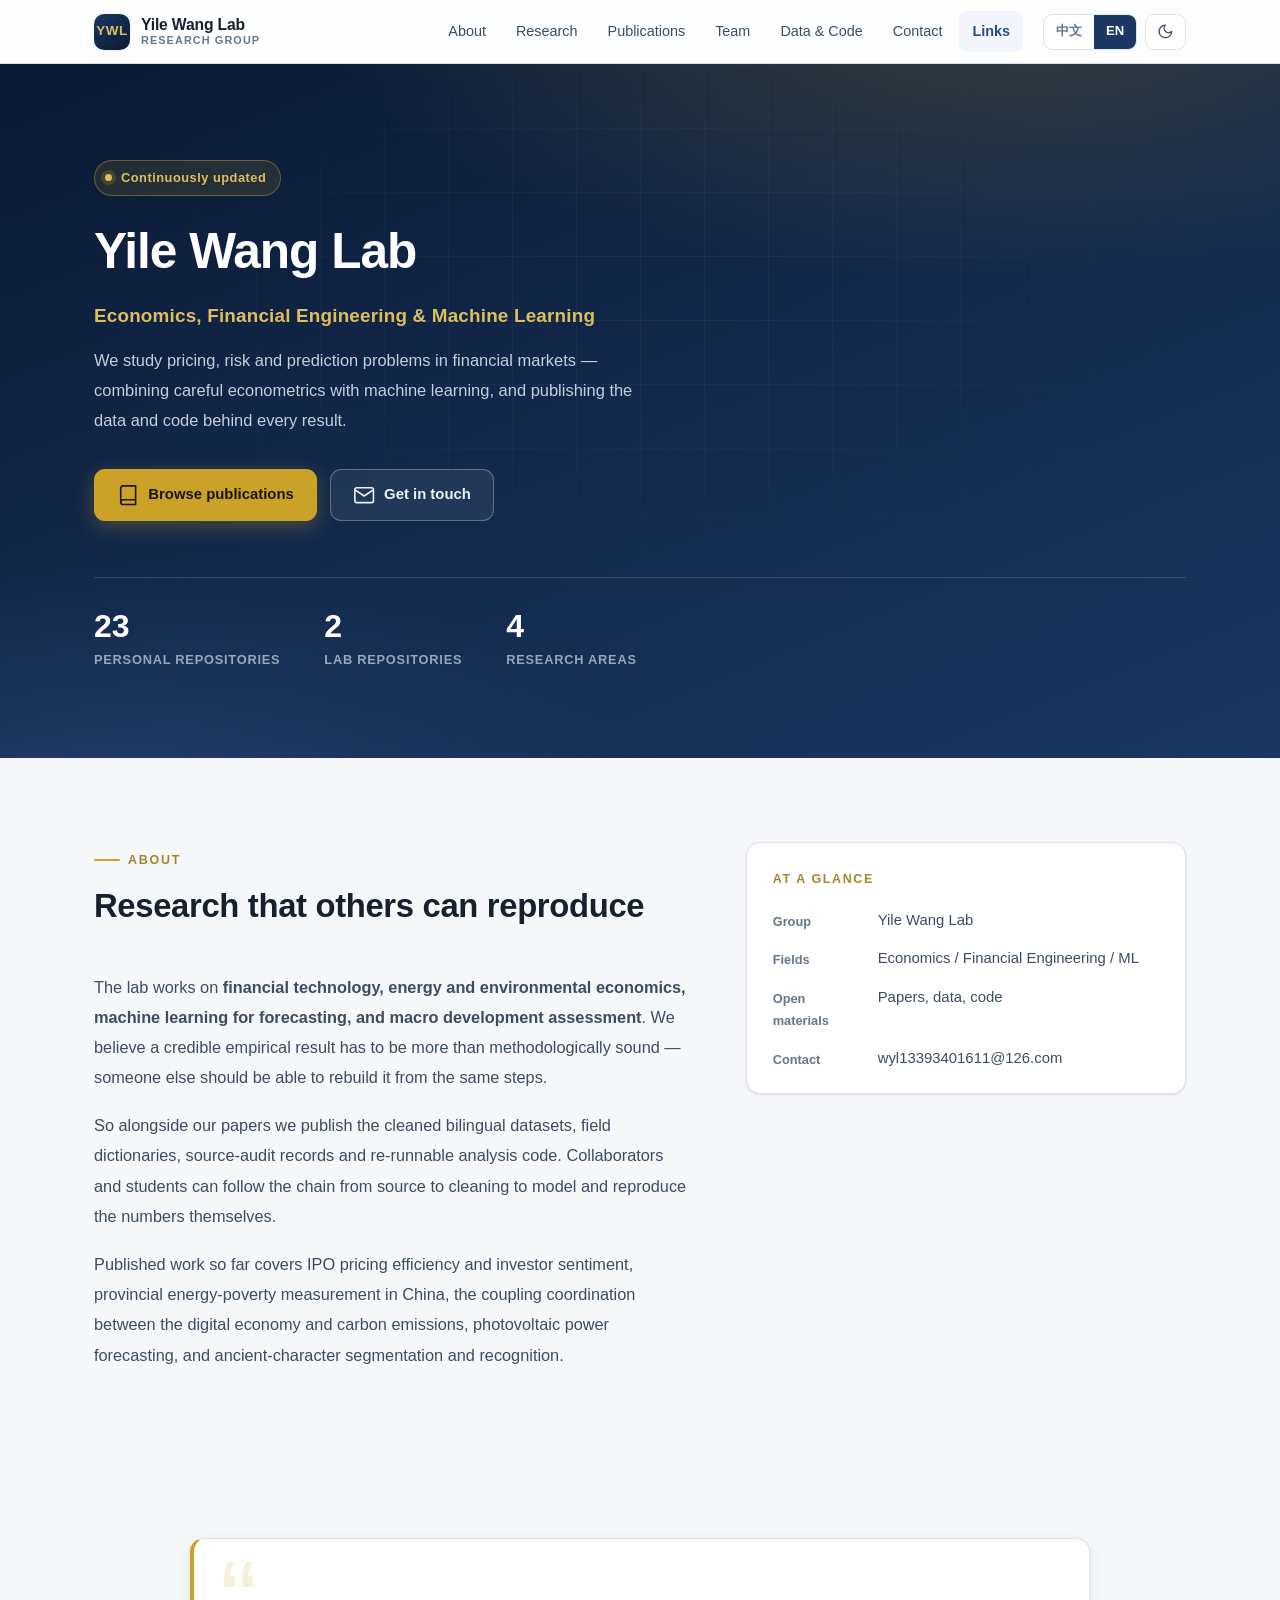
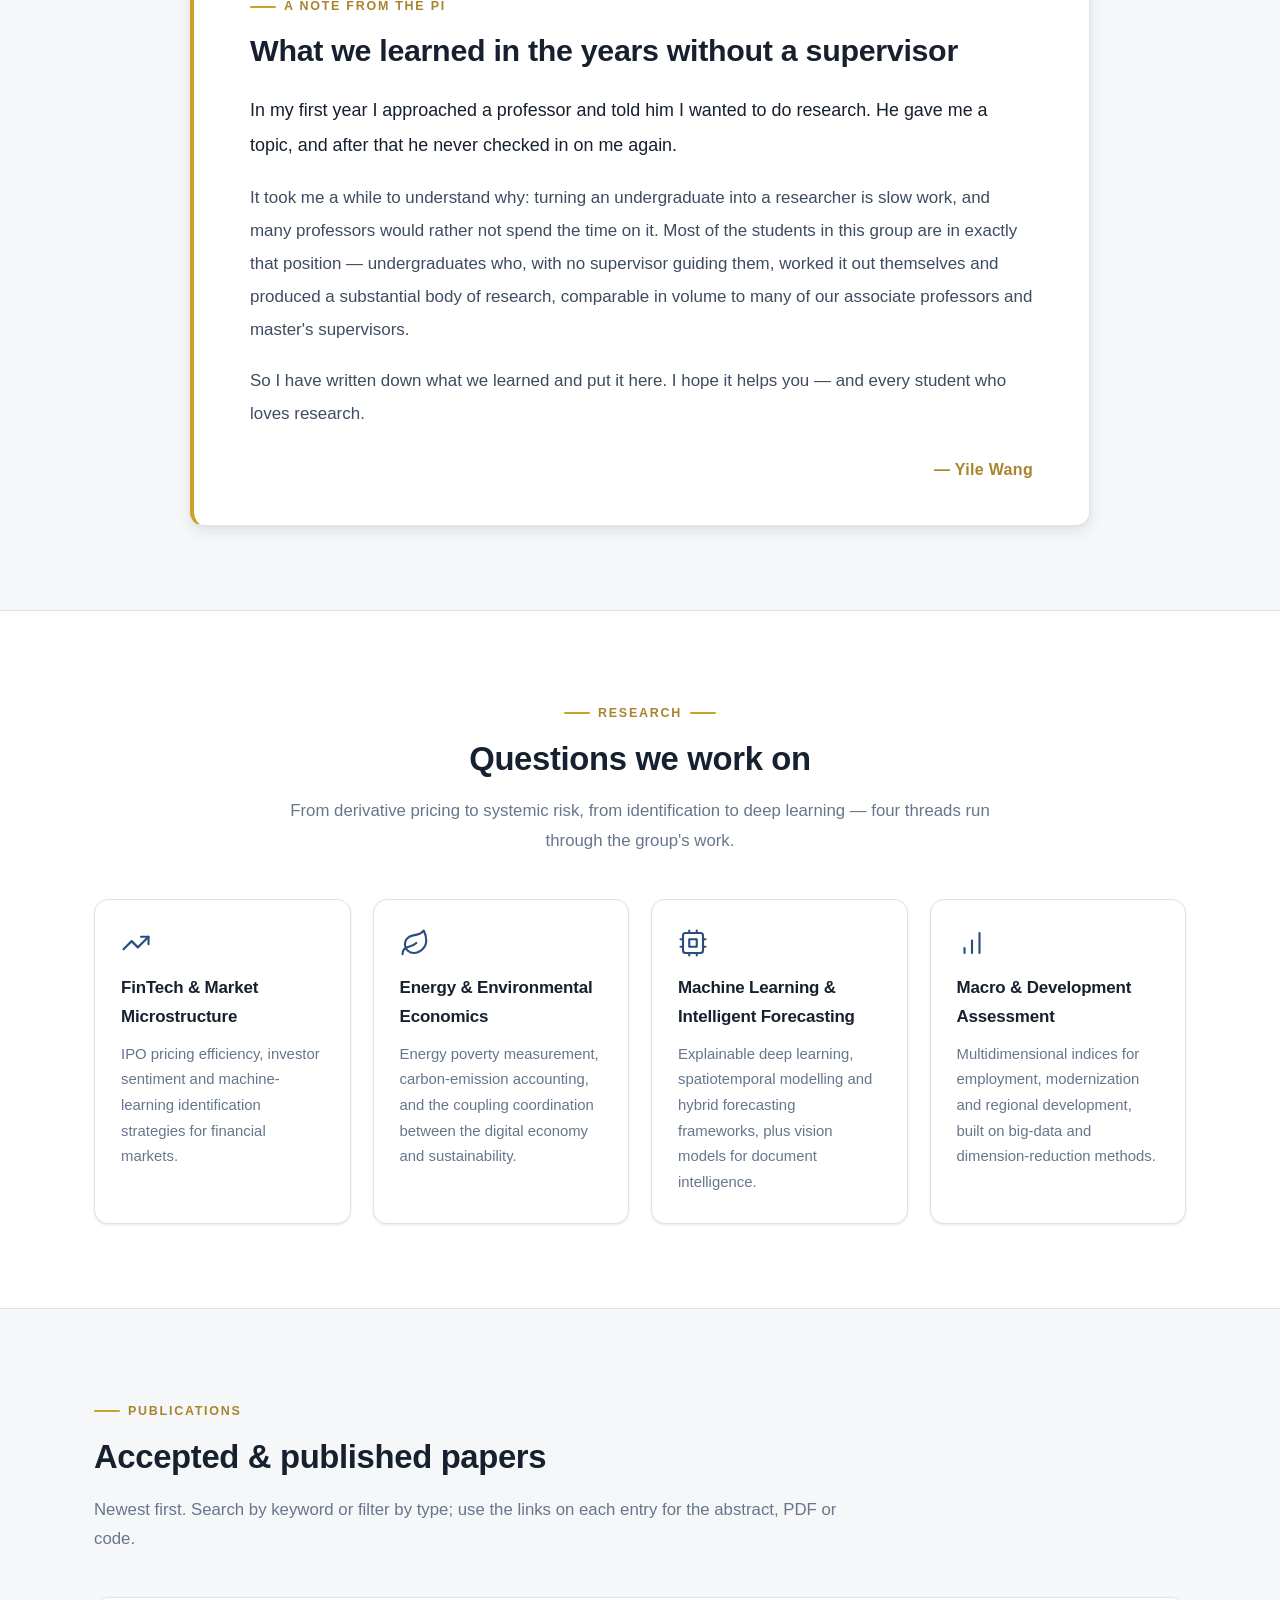
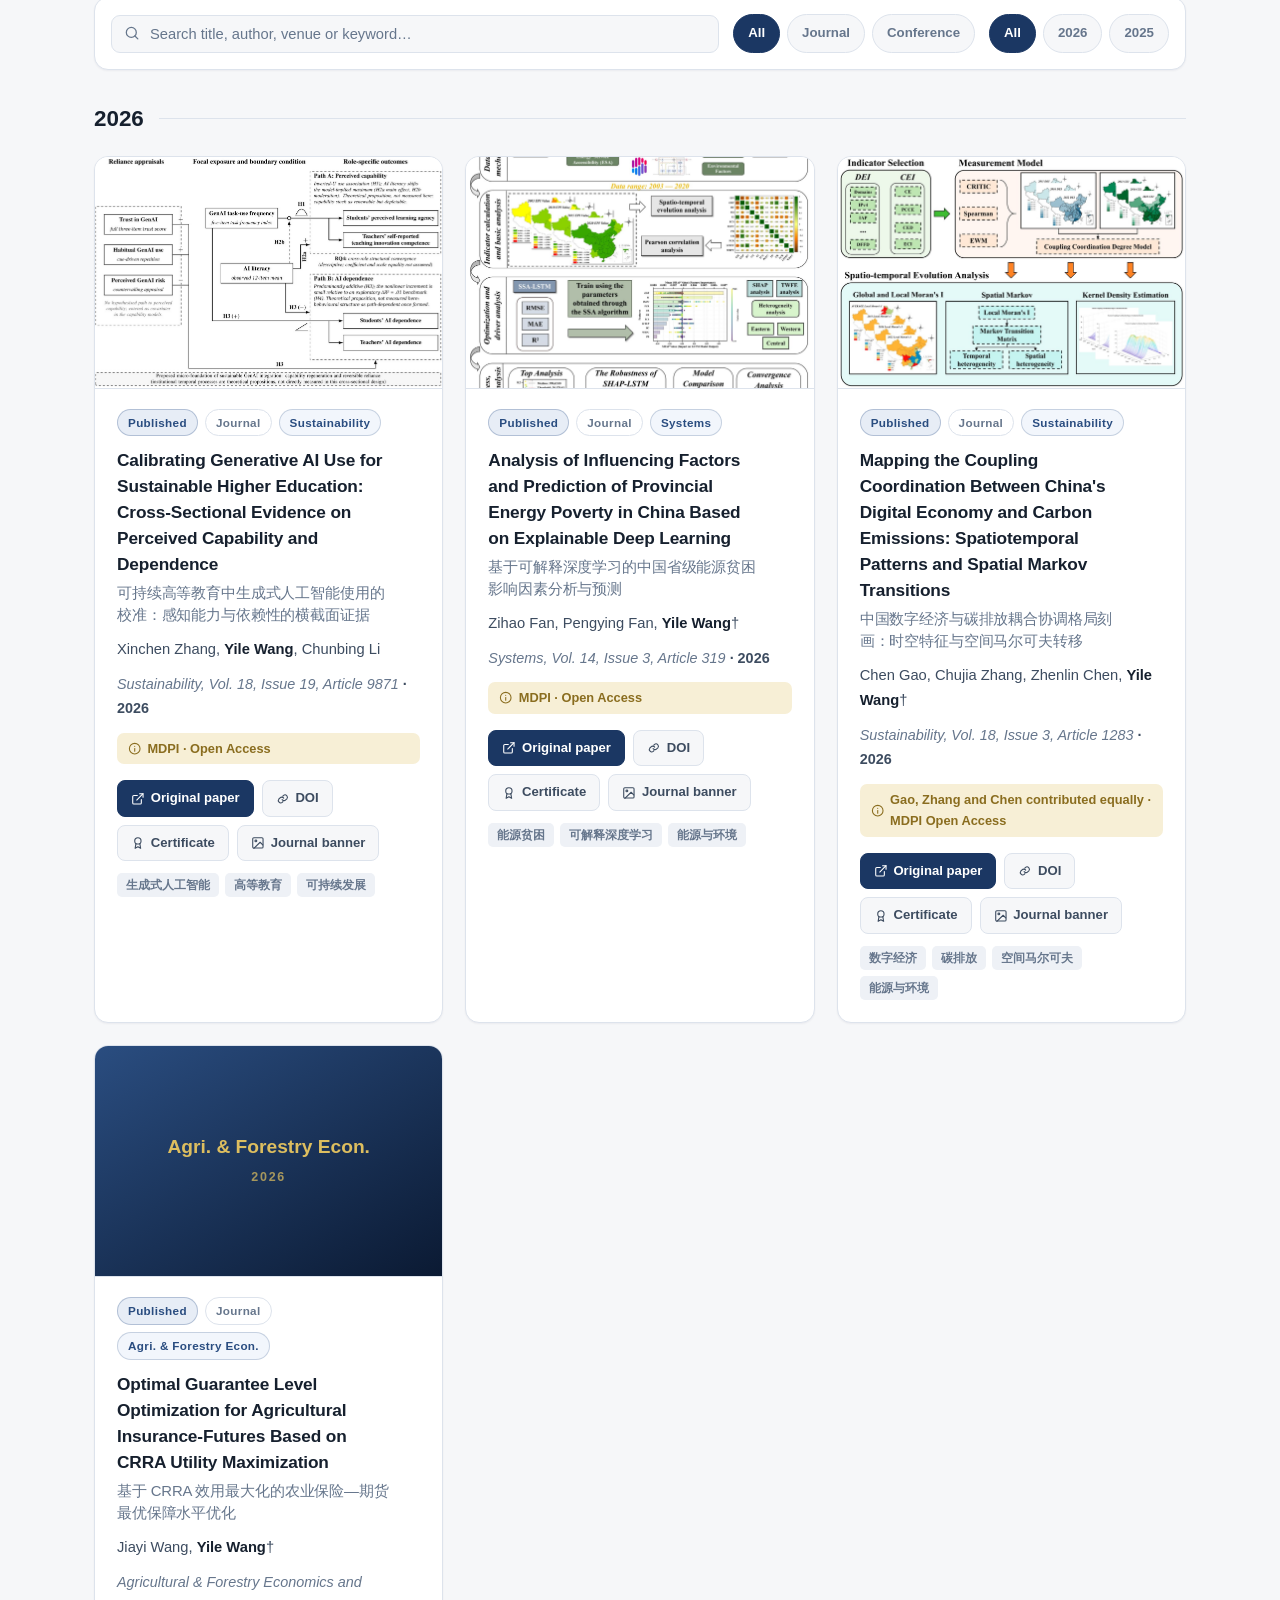
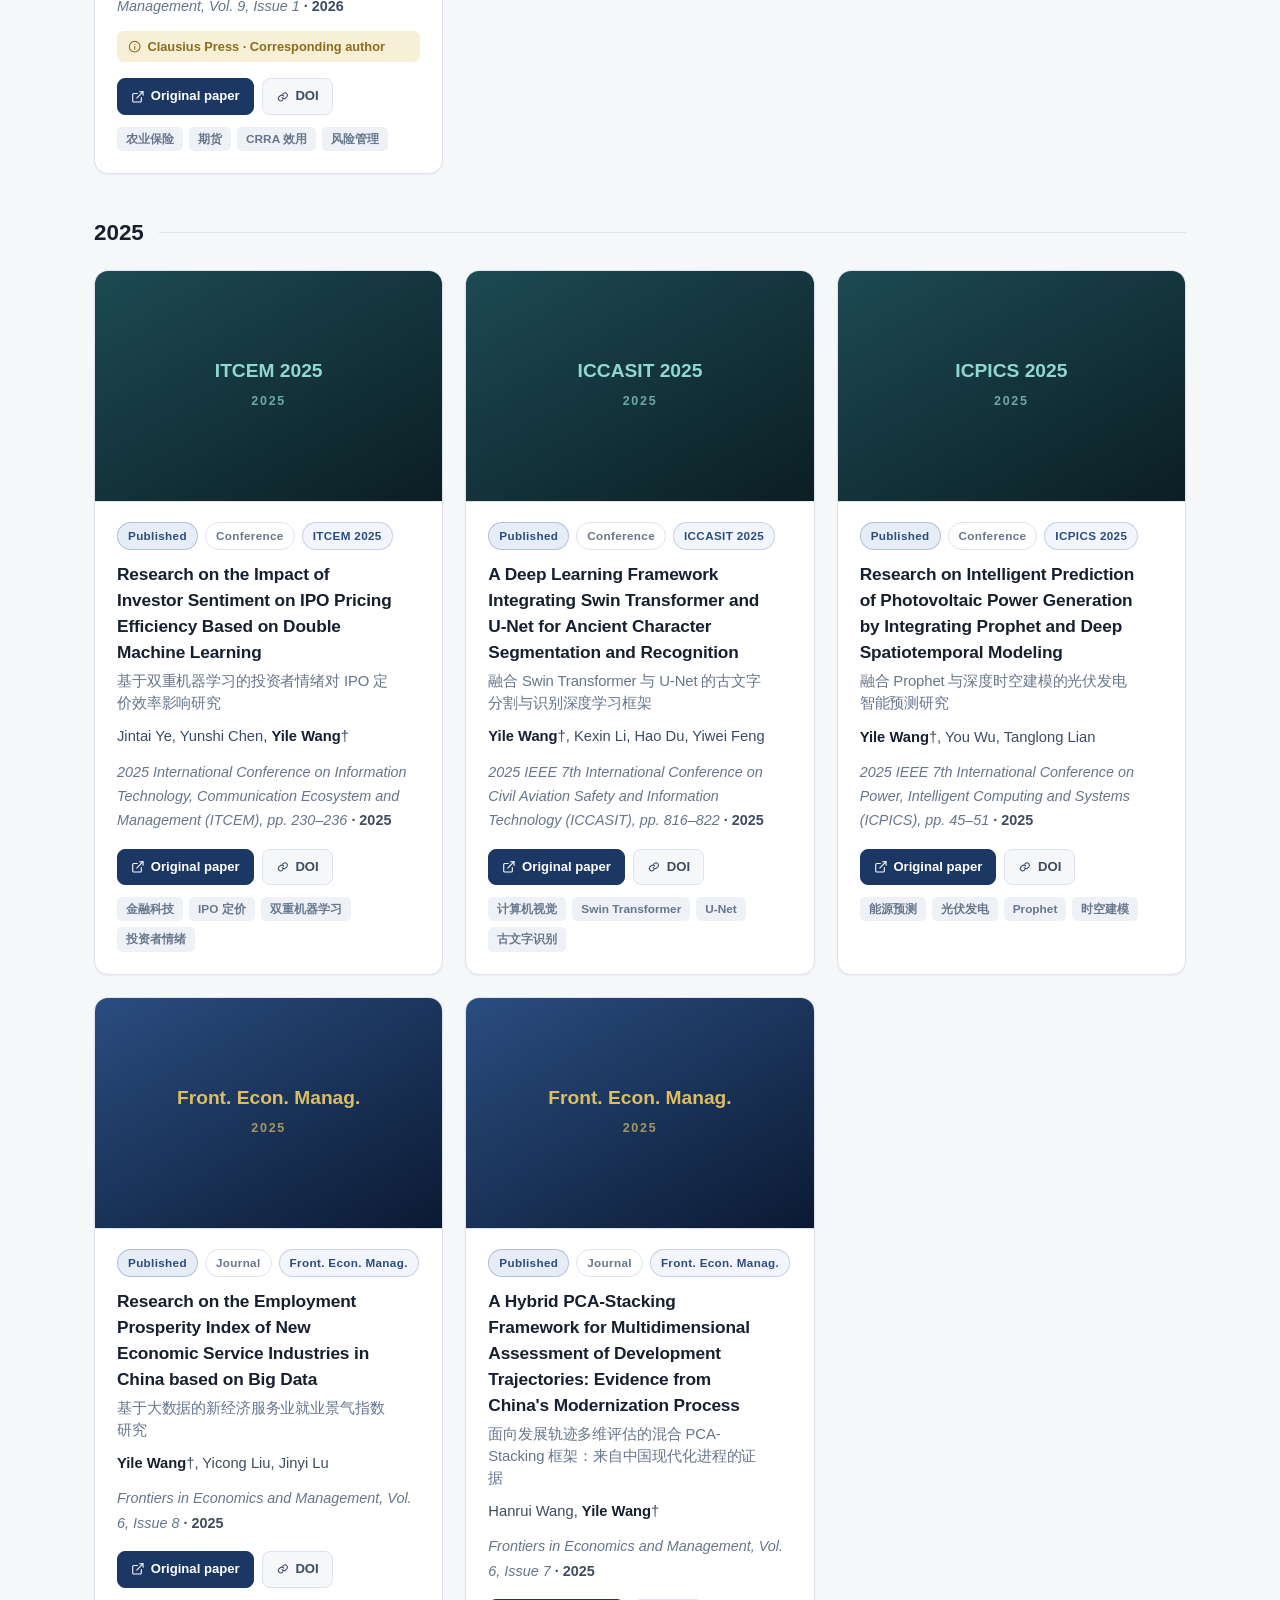
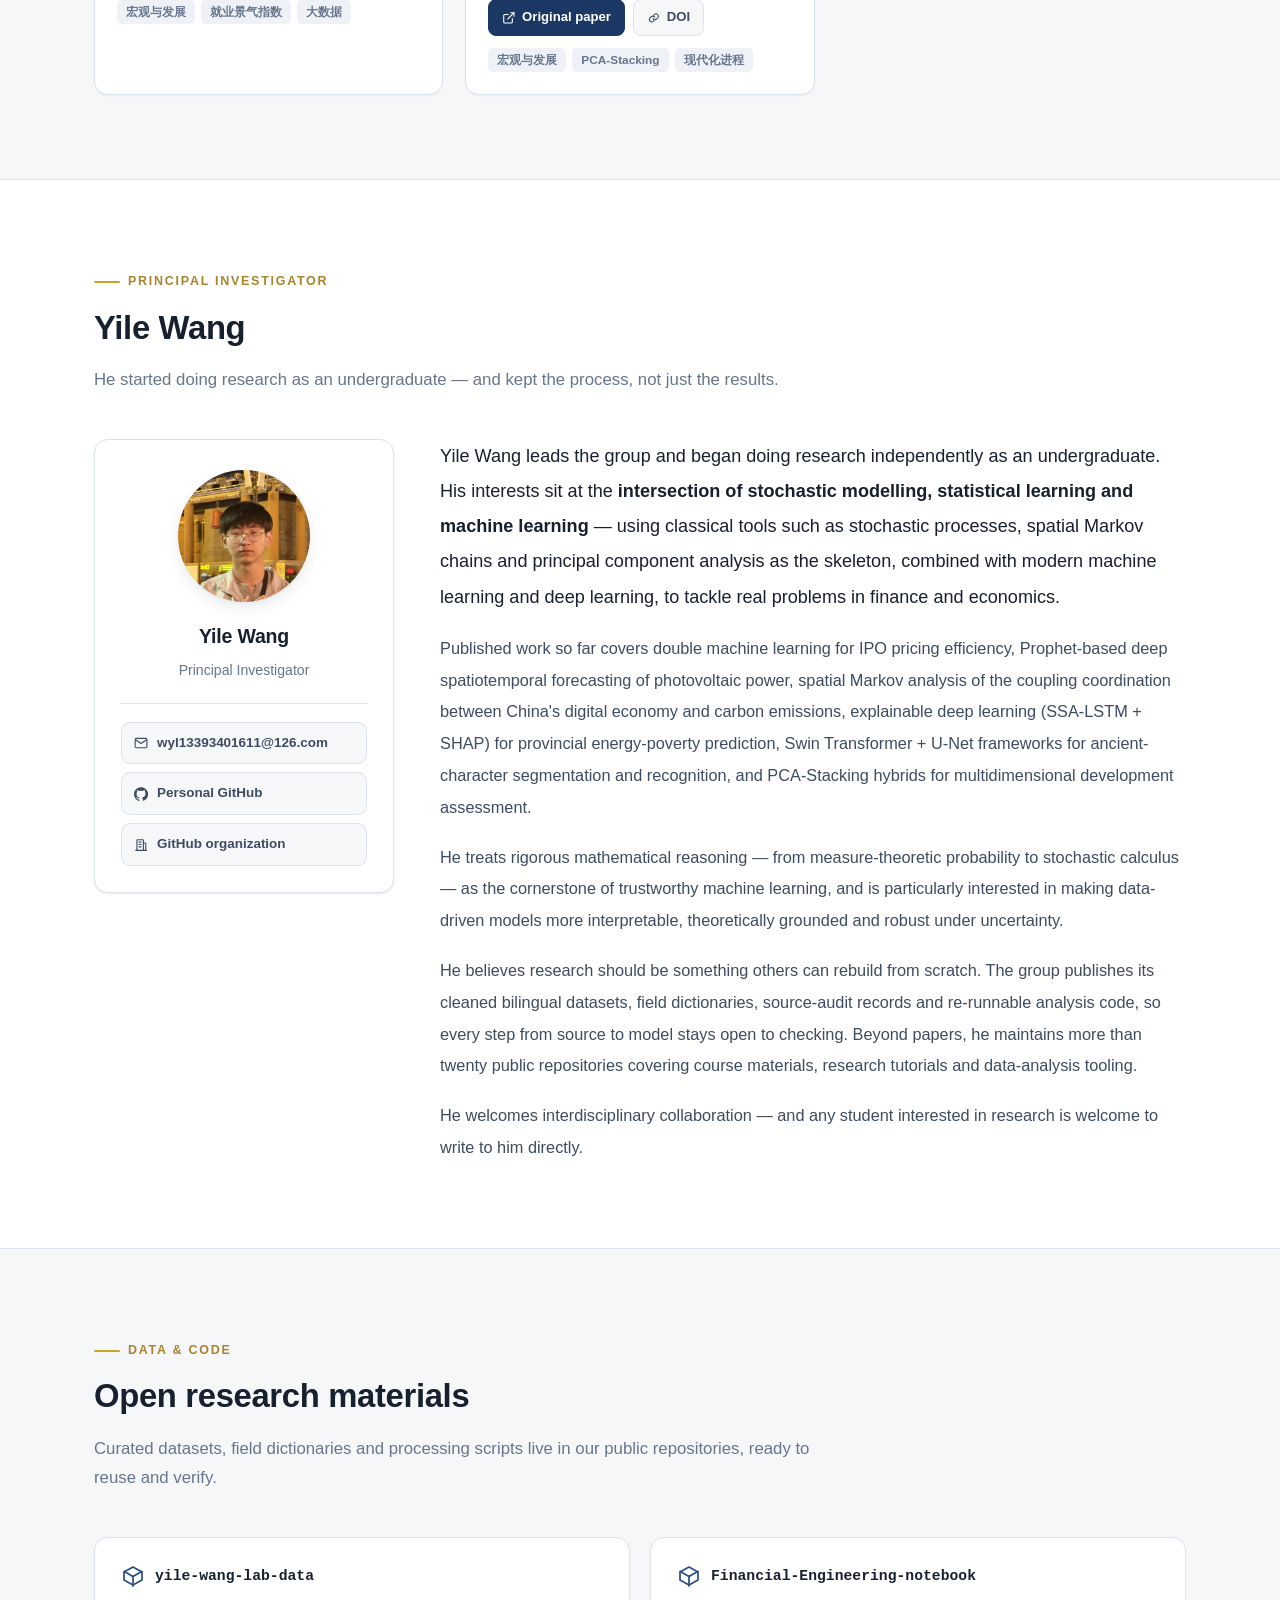
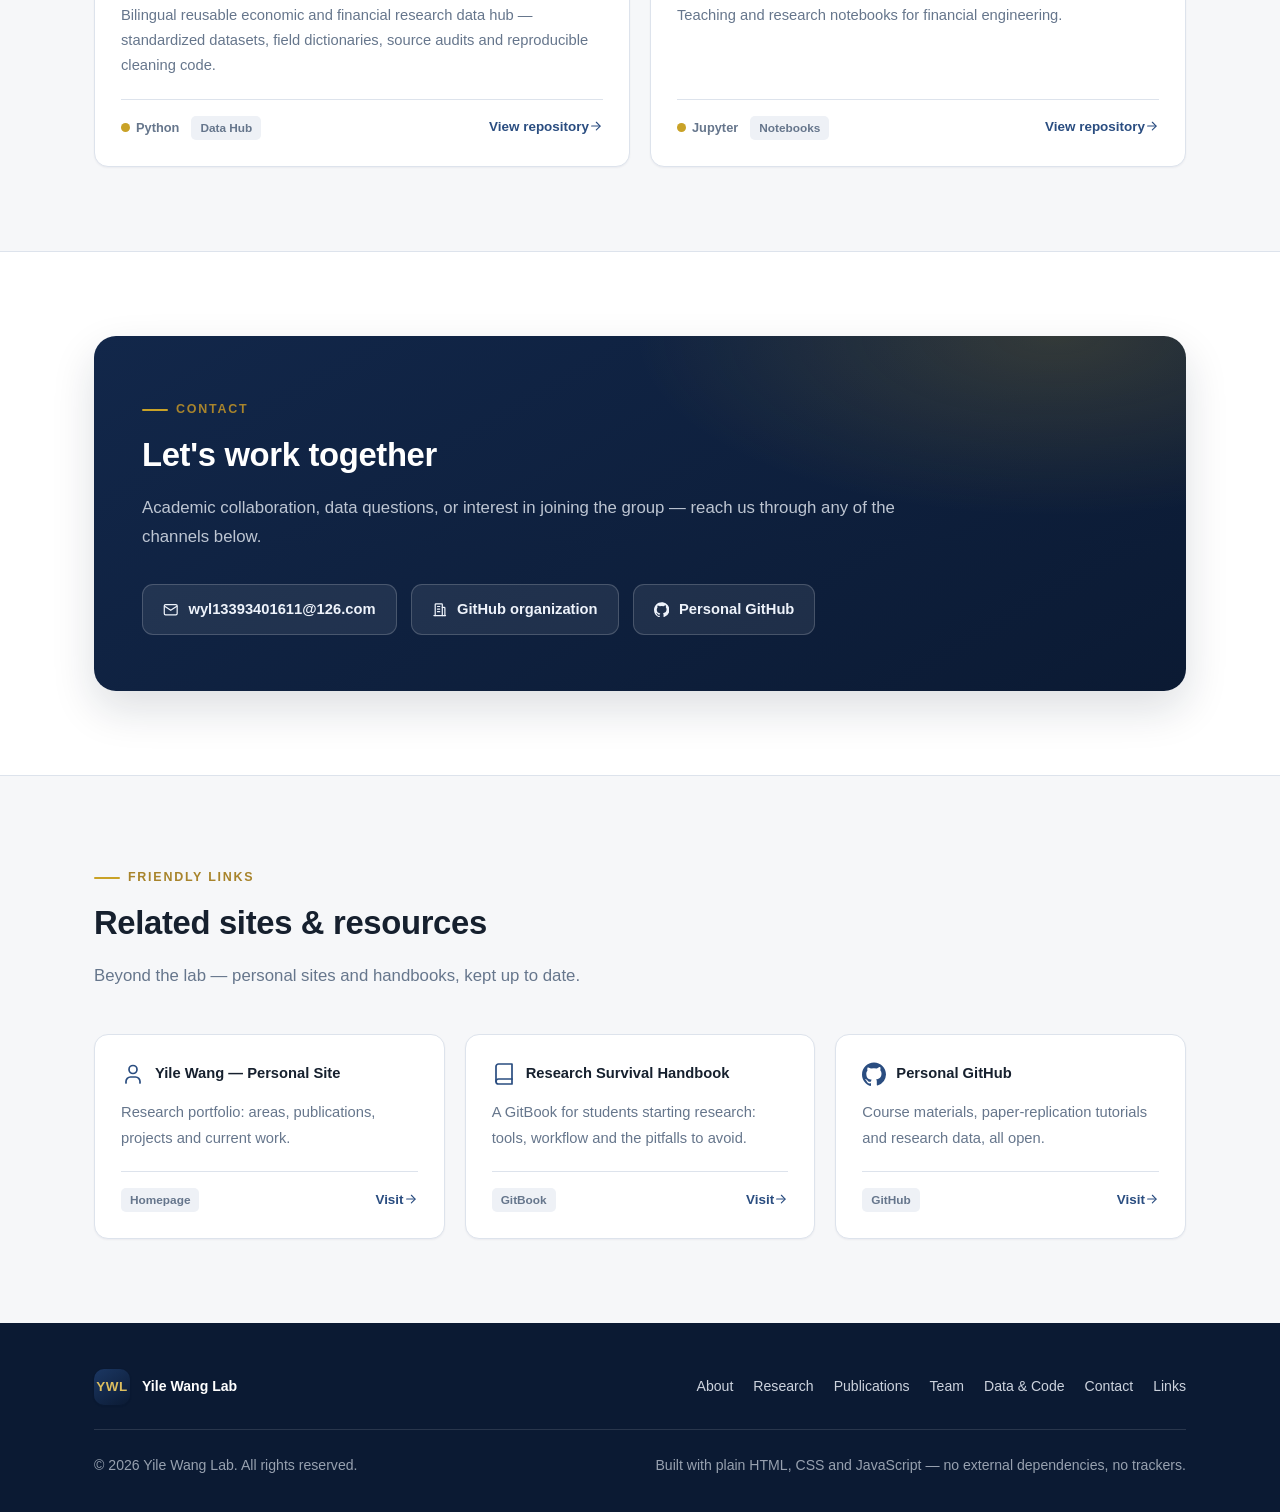
==== commit 2847cfc5: "新增负责人照片与「友情链接」板块：个人主页、科研新生工具生存手册（GitBook）、个人 GitHub" ====
--- a/index.html
+++ b/index.html
@@ -65,6 +65,7 @@
         <li><a class="nav__link" href="#team"     data-i18n="nav.team">团队成员</a></li>
         <li><a class="nav__link" href="#data"     data-i18n="nav.data">数据与代码</a></li>
         <li><a class="nav__link" href="#contact"  data-i18n="nav.contact">联系我们</a></li>
+        <li><a class="nav__link" href="#links"    data-i18n="nav.links">友情链接</a></li>
       </ul>
     </nav>
 
@@ -244,6 +245,18 @@
     </div>
   </section>
 
+  <!-- ================================================== 友情链接 -->
+  <section class="section" id="links">
+    <div class="wrap">
+      <div class="section-head reveal">
+        <p class="eyebrow" data-i18n="links.eyebrow">友情链接</p>
+        <h2 class="section-title" data-i18n="links.title">相关主页与资料</h2>
+        <p class="section-lead" data-i18n="links.lead">课题组之外，这些主页与手册也在持续更新。</p>
+      </div>
+      <div class="repo-grid" id="link-grid"></div>
+    </div>
+  </section>
+
 </main>
 
 <!-- ==================================================== footer -->
@@ -262,6 +275,7 @@
           <li><a href="#team"     data-i18n="nav.team">团队成员</a></li>
           <li><a href="#data"     data-i18n="nav.data">数据与代码</a></li>
           <li><a href="#contact"  data-i18n="nav.contact">联系我们</a></li>
+          <li><a href="#links"    data-i18n="nav.links">友情链接</a></li>
         </ul>
       </nav>
     </div>
--- a/assets/css/style.css
+++ b/assets/css/style.css
@@ -664,6 +664,27 @@
 /* <button> 版本要和 <a> 版本长得一样 */
 button.pub__link { font-family: inherit; cursor: zoom-in; }
 
+/* 「论文原文」：卡片里最主要的动作，用实心强调色，和普通浅色小按钮区分开。
+   深色主题沿用站点既有的金色主色（与筛选 chip、语言切换按钮一致）。 */
+.pub__link--primary {
+  border-color: var(--navy-700); background: var(--navy-700);
+  color: #fff; font-weight: 700;
+}
+.pub__link--primary:hover {
+  background: var(--navy-800); border-color: var(--navy-800); color: #fff;
+}
+[data-theme="dark"] .pub__link--primary {
+  background: var(--gold-600); border-color: var(--gold-600); color: #12100a;
+}
+[data-theme="dark"] .pub__link--primary:hover {
+  background: var(--gold-500); border-color: var(--gold-500); color: #12100a;
+}
+
+/* 标题本身也是通往论文原文的入口：平时保持标题外观，悬停时才透出链接感 */
+.pub__title-link { color: inherit; text-decoration: none; }
+.pub__title-link:hover { color: var(--navy-600); text-decoration: underline; text-underline-offset: 3px; }
+[data-theme="dark"] .pub__title-link:hover { color: var(--gold-400); }
+
 .pub__tags { display: flex; flex-wrap: wrap; gap: 6px; margin-top: 12px; }
 .pub__tag {
   padding: 2px 9px; border-radius: 5px;
@@ -789,6 +810,9 @@
 .repo__lang { display: inline-flex; align-items: center; gap: 6px; font-size: .8rem; font-weight: 600; color: var(--text-muted); }
 .repo__lang::before { content: ""; width: 9px; height: 9px; border-radius: 50%; background: var(--gold-500); }
 .repo__link { margin-left: auto; font-size: .84rem; font-weight: 650; }
+
+/* 友情链接卡片：标题是中文，不用等宽字体，也不强制断词 */
+#link-grid .repo__name { font-family: var(--font-sans); word-break: normal; }
 
 /* ---------------------------------------------------------------- contact */
 .contact-box {
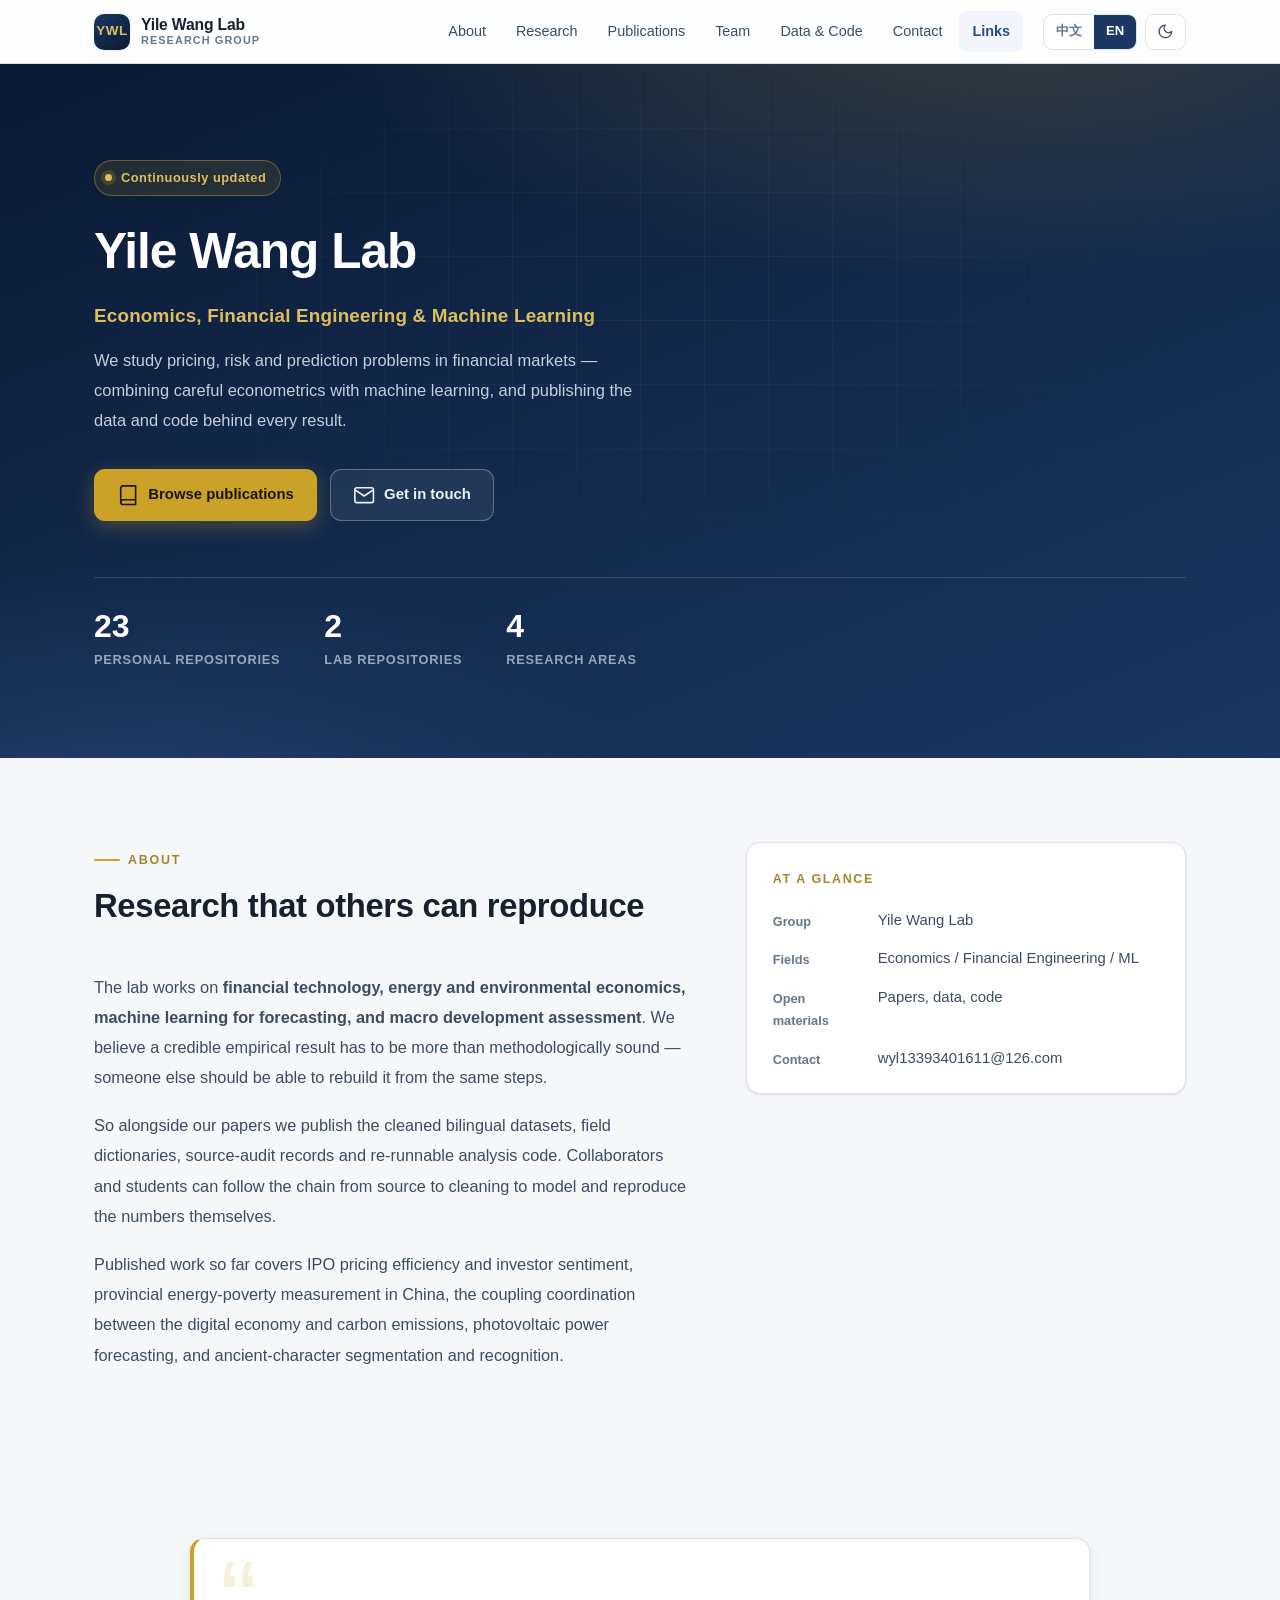
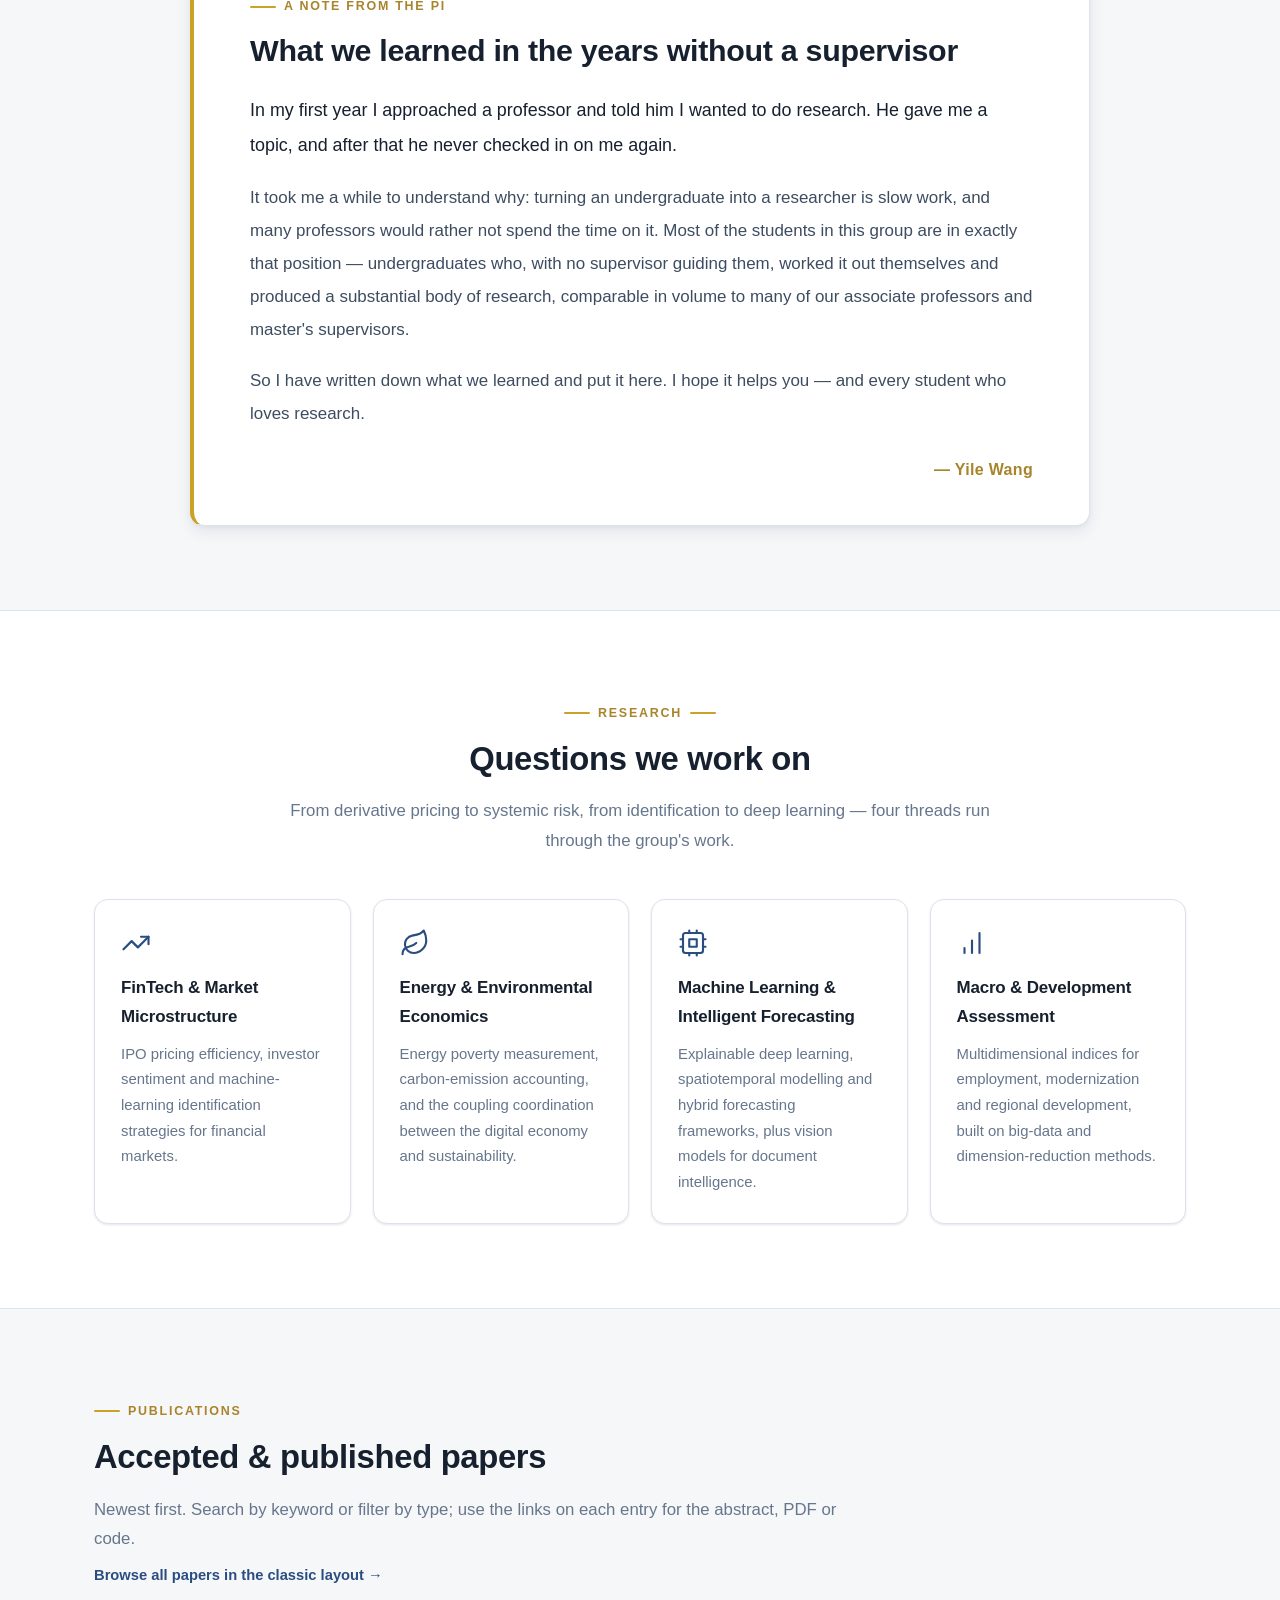
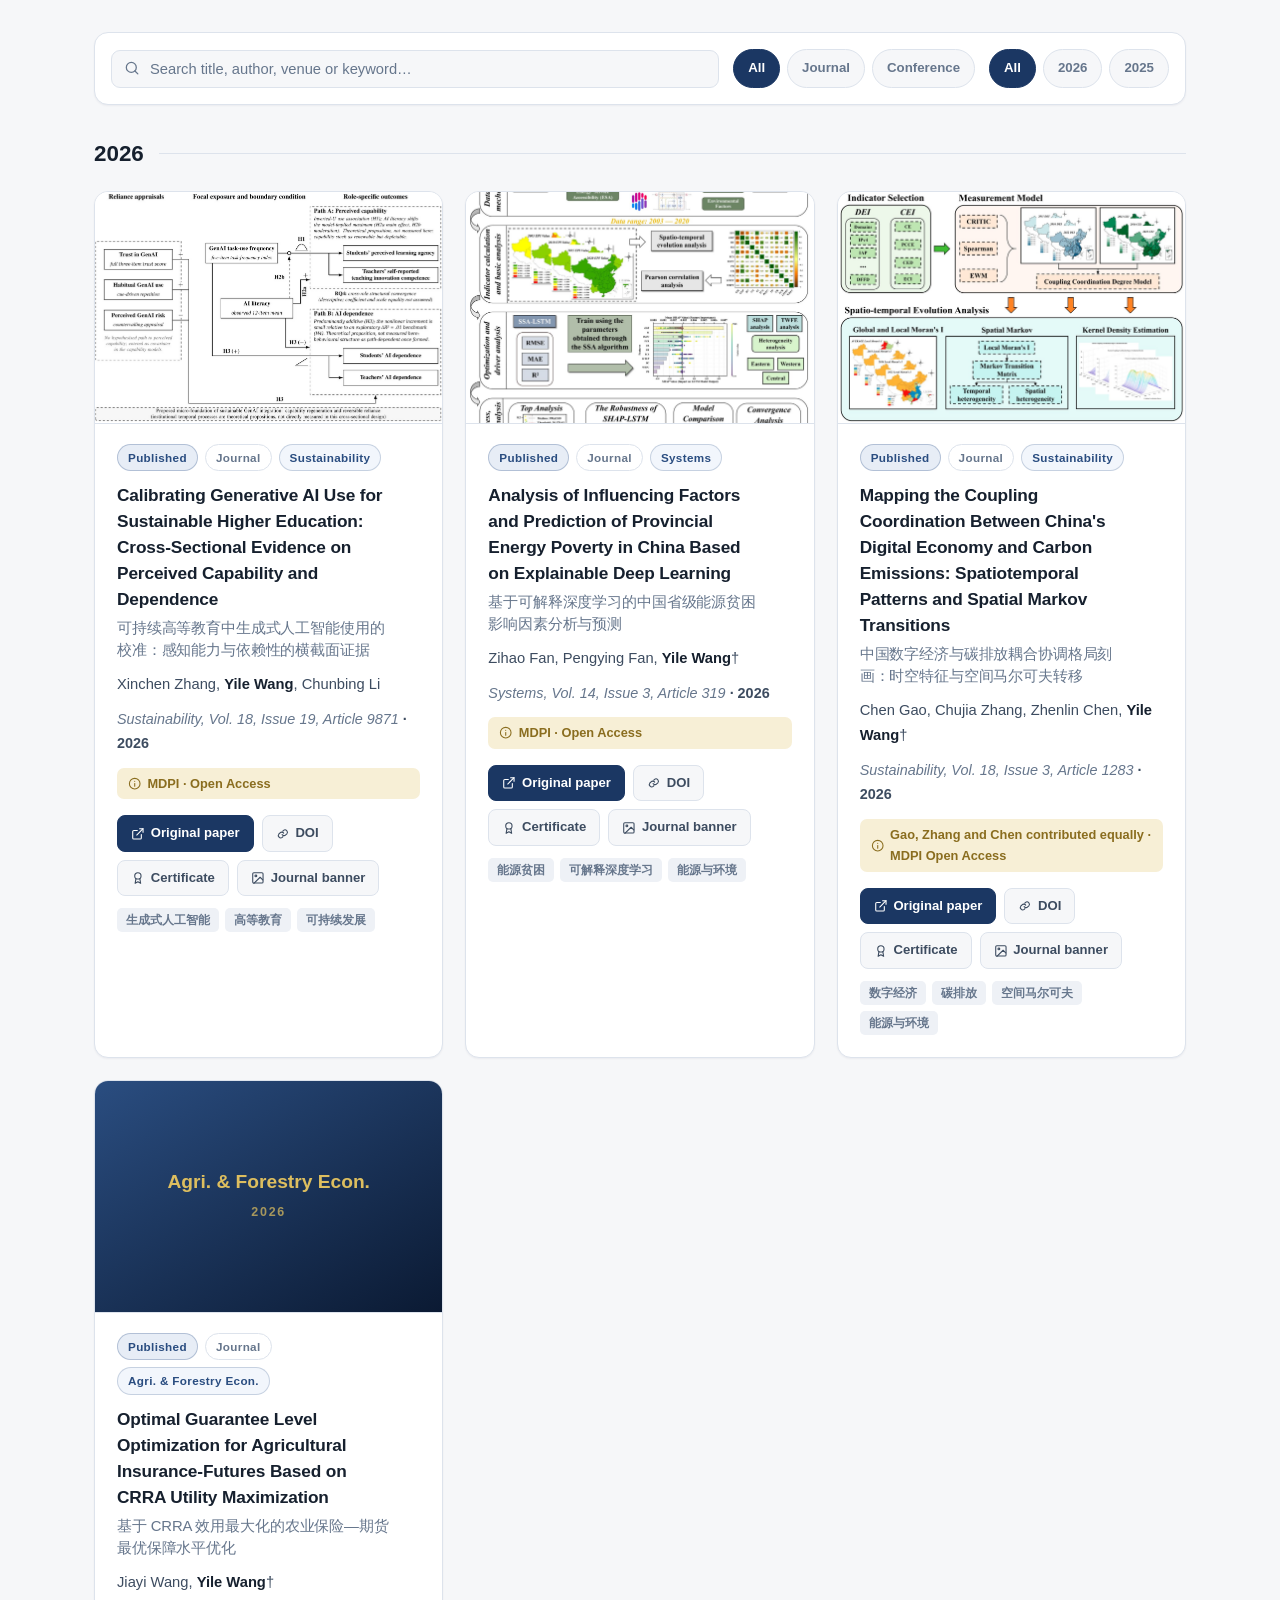
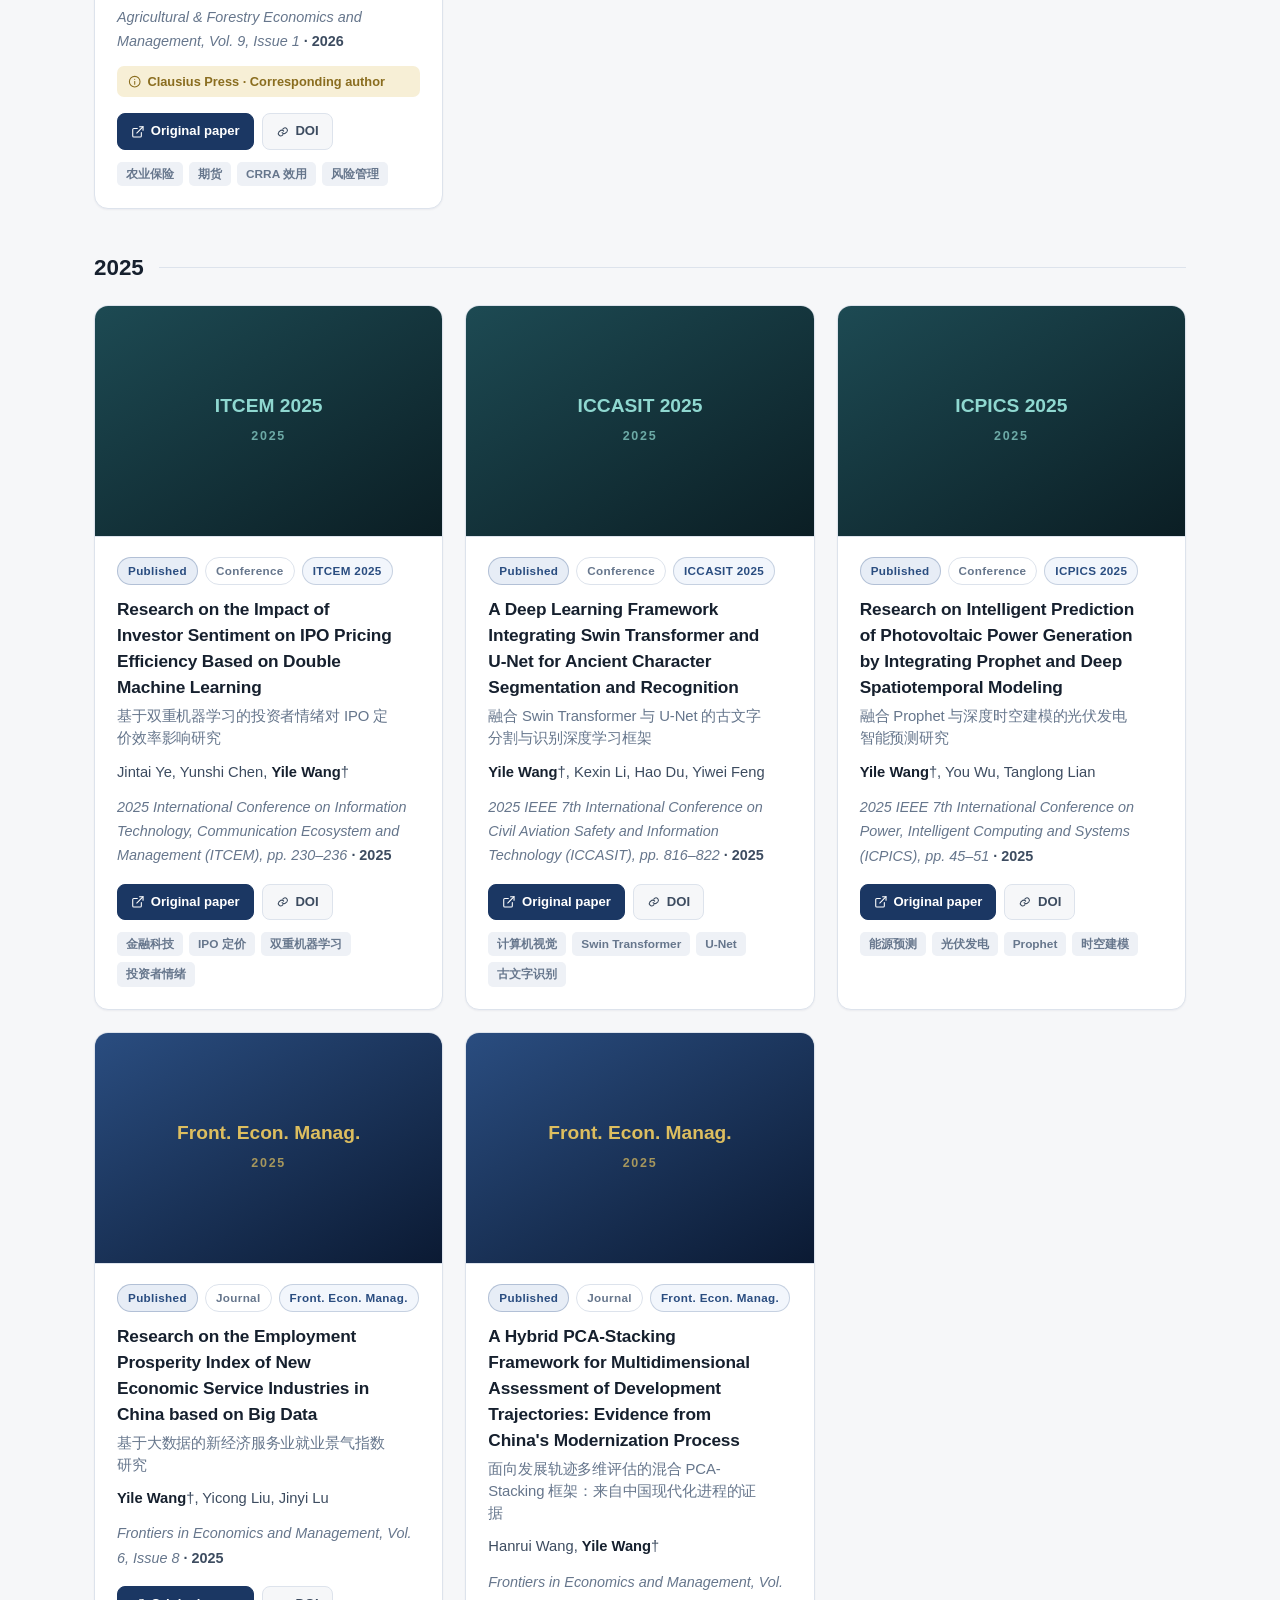
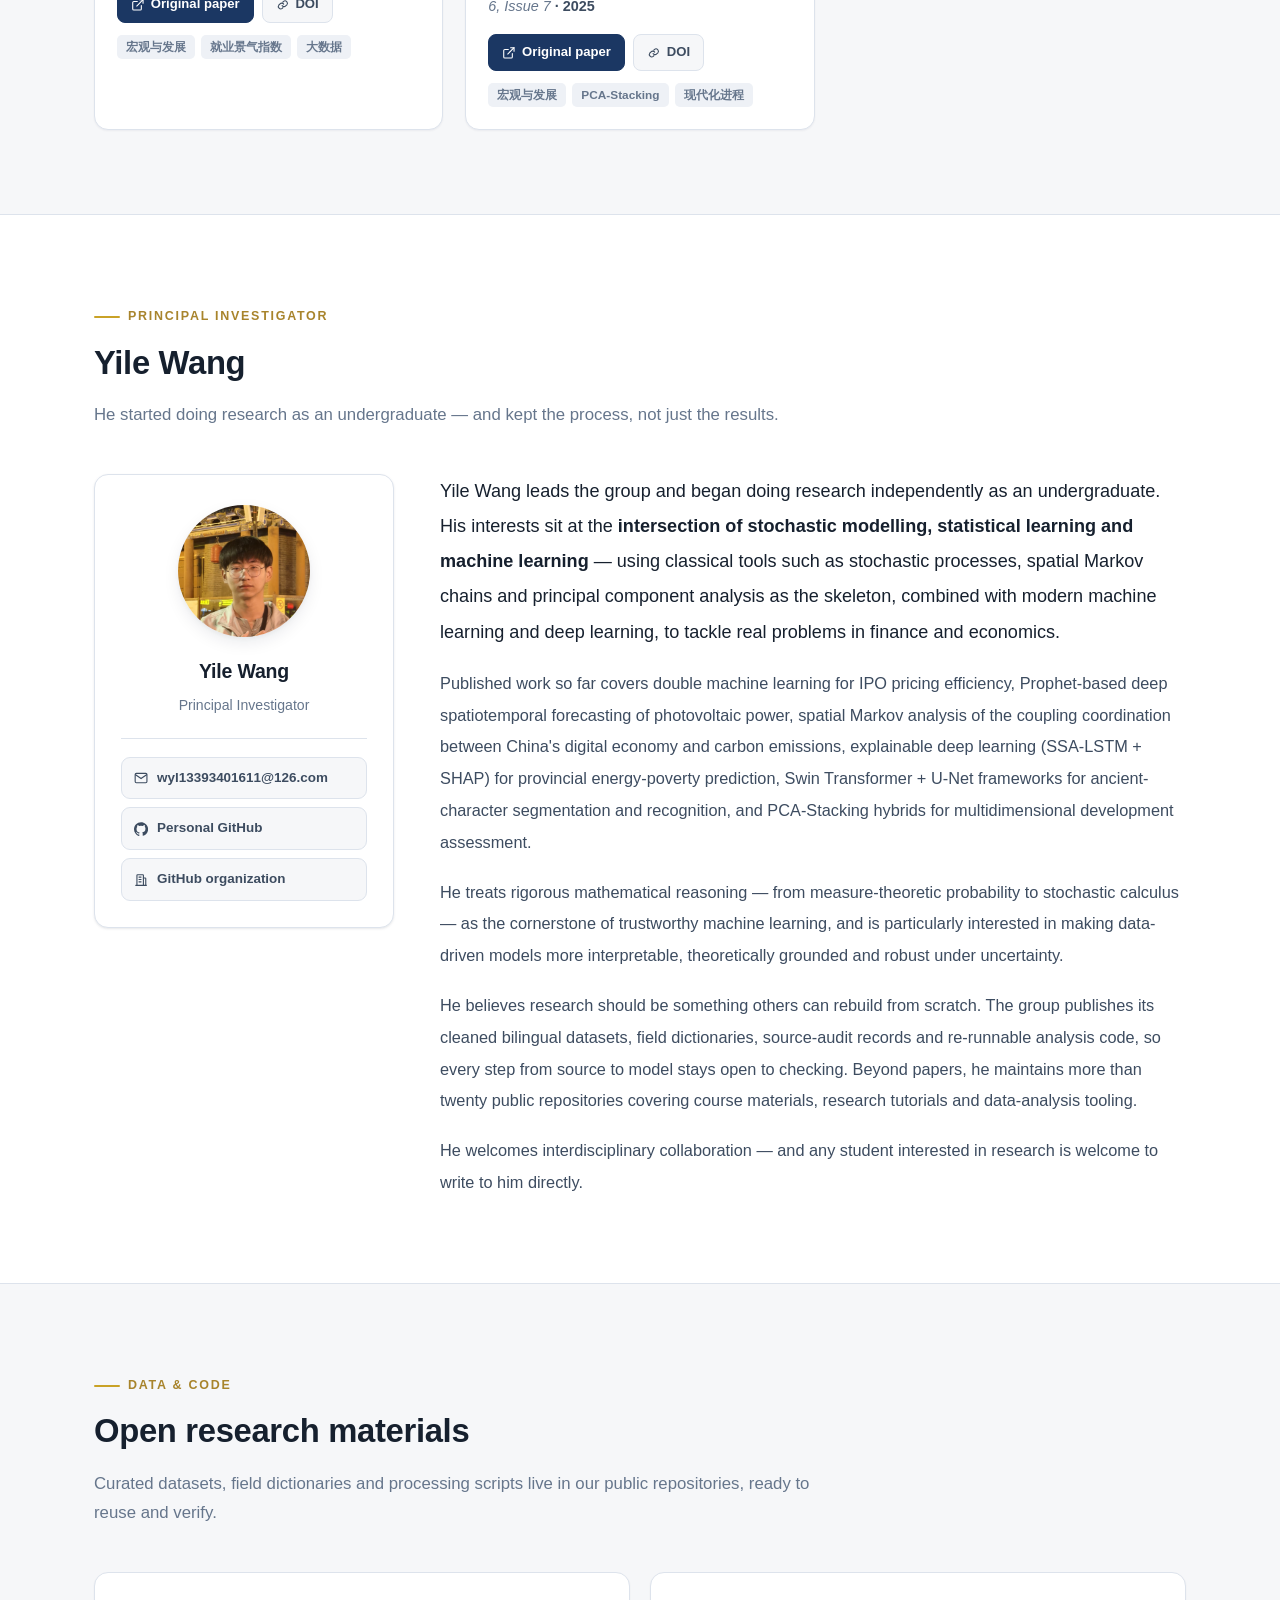
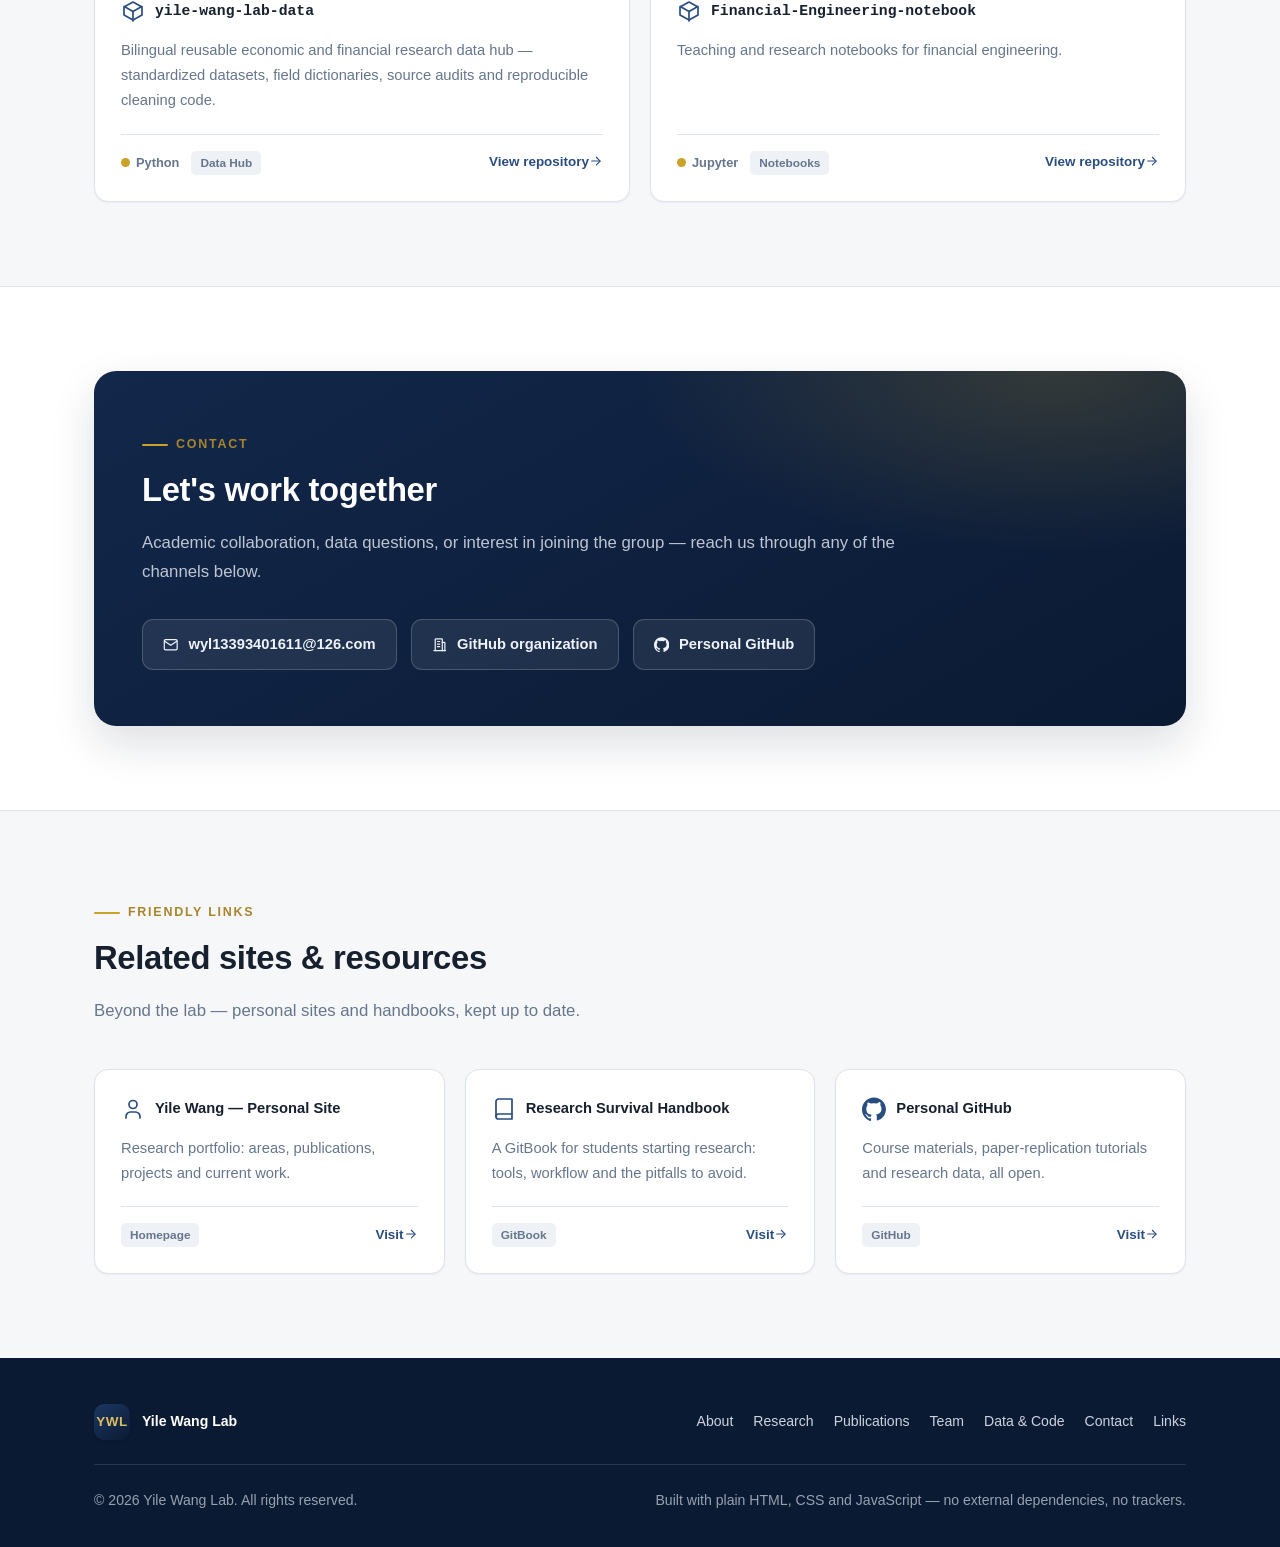
==== commit a2e7a6a7: "新增经典版式论文页 publications.html：灰底白卡片、200px 缩略图、标题即原文链接；主页论文区加入入口" ====
--- a/index.html
+++ b/index.html
@@ -180,6 +180,7 @@
         <p class="eyebrow" data-i18n="pubs.eyebrow">论文成果</p>
         <h2 class="section-title" data-i18n="pubs.title">已录用与已发表论文</h2>
         <p class="section-lead" data-i18n="pubs.lead">按年份倒序排列，支持搜索与筛选。</p>
+        <p class="pub-alt-link"><a href="publications.html" data-i18n="pubs.classic">按经典版式浏览全部论文 →</a></p>
       </div>
 
       <div class="pub-toolbar reveal" id="pub-toolbar">
--- a/assets/css/style.css
+++ b/assets/css/style.css
@@ -192,6 +192,11 @@
   color: var(--text-muted);
   line-height: 1.75;
 }
+
+/* 指向经典版式论文页（publications.html）的入口 */
+.pub-alt-link { margin: 10px 0 0; font-size: .92rem; font-weight: 650; }
+.pub-alt-link a { text-decoration: none; }
+.pub-alt-link a:hover { text-decoration: underline; }
 
 /* ---------------------------------------------------------------- header */
 .site-header {
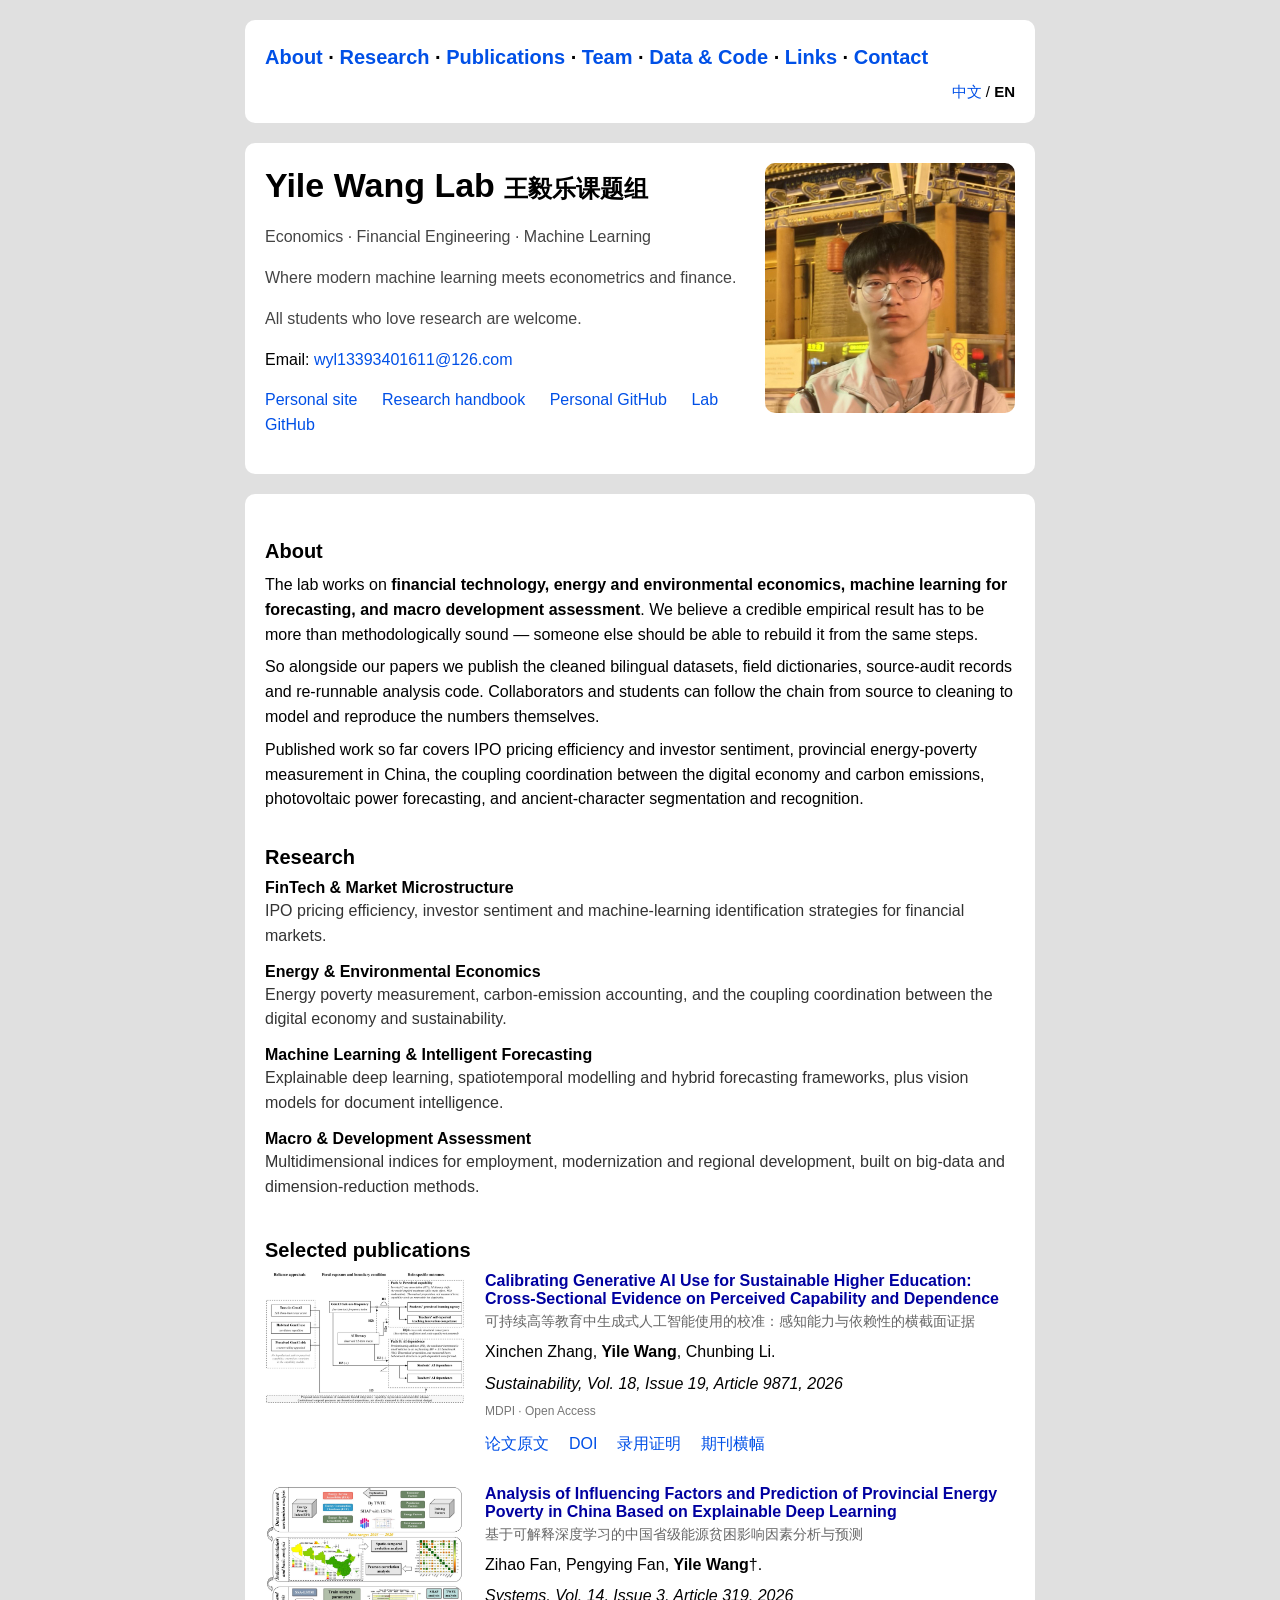
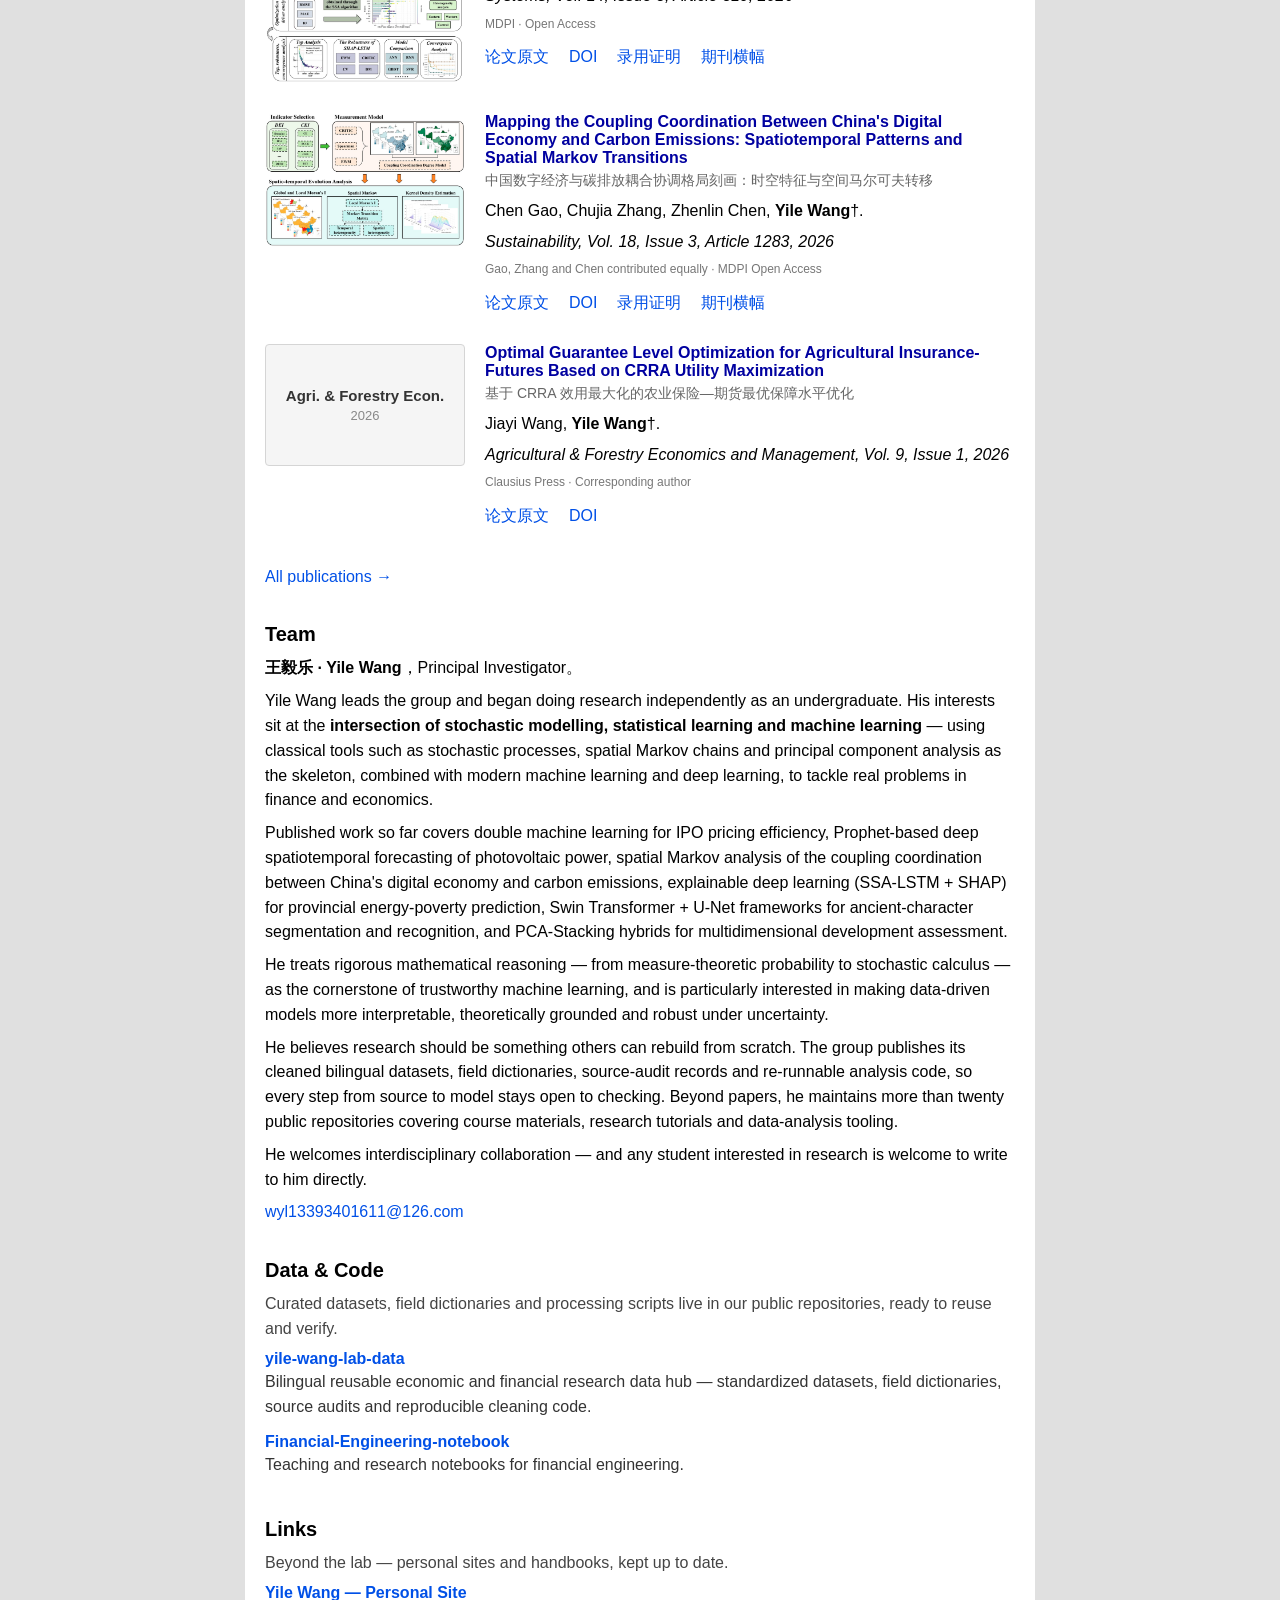
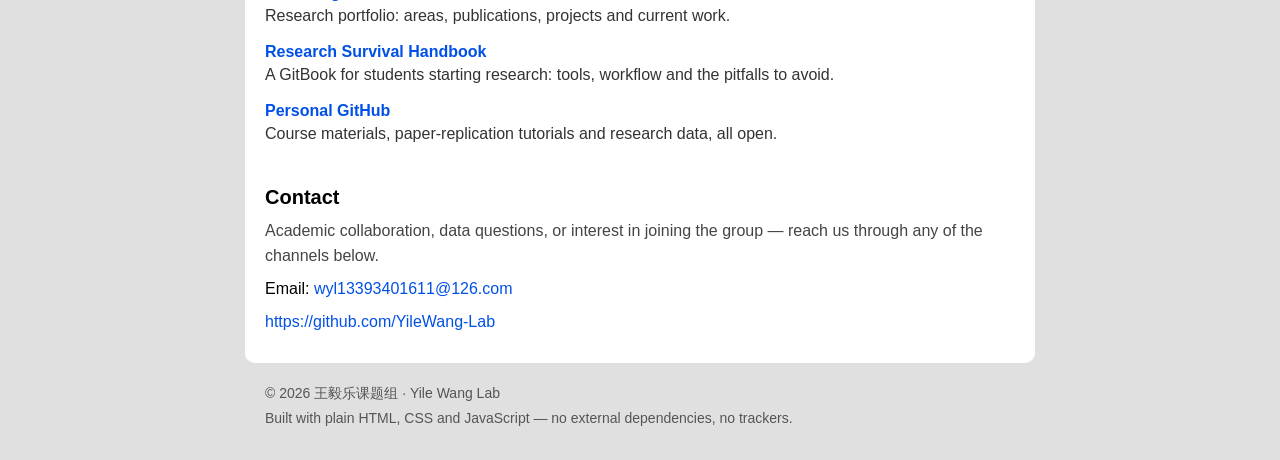
==== commit 17a6830f: "整站改为朴素学术风格：灰底白卡片、照片侧栏、标题即原文链接；新增 academic.css 与共用的论文渲染器" ====
--- a/index.html
+++ b/index.html
@@ -1,312 +1,129 @@
 <!DOCTYPE html>
-<html lang="zh-CN" data-theme="light">
+<html lang="zh-CN">
 <head>
 <meta charset="UTF-8">
-<meta name="viewport" content="width=device-width, initial-scale=1, viewport-fit=cover">
-<meta name="theme-color" content="#0b1a33">
-
-<title>Yile Wang Lab · 官网</title>
-<meta name="description" content="Yile Wang 课题组官网：经济学、金融工程与机器学习方向的研究团队，展示已录用与已发表论文、研究数据与开源代码。">
+<meta name="viewport" content="width=device-width, initial-scale=1">
+<title>Yile Wang Lab · 王毅乐课题组</title>
+<meta name="description" content="王毅乐课题组：将前沿机器学习方法与计量经济学、金融学相结合的研究单位。">
 <meta name="author" content="Yile Wang Lab">
 
-<!-- Open Graph / 分享卡片 -->
 <meta property="og:type" content="website">
-<meta property="og:title" content="Yile Wang Lab">
-<meta property="og:description" content="Economics, Financial Engineering & Machine Learning — accepted and published papers, open data and code.">
+<meta property="og:title" content="Yile Wang Lab · 王毅乐课题组">
+<meta property="og:description" content="Modern machine learning meets econometrics and finance.">
 <meta property="og:url" content="https://yilewang-lab.github.io/">
 <meta property="og:site_name" content="Yile Wang Lab">
-<meta name="twitter:card" content="summary_large_image">
+<meta name="twitter:card" content="summary">
 
 <link rel="canonical" href="https://yilewang-lab.github.io/">
 <link rel="icon" href="data:image/svg+xml,%3Csvg xmlns='http://www.w3.org/2000/svg' viewBox='0 0 100 100'%3E%3Crect width='100' height='100' rx='22' fill='%230b1a33'/%3E%3Ctext x='50' y='68' font-size='52' font-family='Georgia,serif' font-weight='700' fill='%23ddbe5f' text-anchor='middle'%3EYW%3C/text%3E%3C/svg%3E">
+<link rel="stylesheet" href="assets/css/academic.css">
 
-<link rel="stylesheet" href="assets/css/style.css">
-
-<!-- 渐进增强开关：只有 JS 可用时才隐藏待入场元素，避免无 JS / 脚本报错时页面空白 -->
-<script>
-  document.documentElement.classList.add("js");
-  window.addEventListener("error", function () {
-    document.documentElement.classList.remove("js");
-  });
-</script>
-
-<!-- 结构化数据，帮助搜索引擎理解这是研究机构站点 -->
 <script type="application/ld+json">
 {
   "@context": "https://schema.org",
   "@type": "ResearchOrganization",
   "name": "Yile Wang Lab",
+  "alternateName": "王毅乐课题组",
   "url": "https://yilewang-lab.github.io/",
-  "description": "Economics, financial engineering and machine learning research group.",
+  "description": "Modern machine learning meets econometrics and finance.",
   "sameAs": ["https://github.com/YileWang-Lab"]
 }
 </script>
 </head>
 
 <body>
-<a class="skip-link" href="#main" data-i18n="a11y.skip">跳到主要内容</a>
 
-<!-- ==================================================== header -->
-<header class="site-header">
-  <div class="wrap">
-    <a class="brand" href="#top">
-      <span class="brand__mark" data-cfg="monogram" aria-hidden="true">YWL</span>
-      <span class="brand__text">
-        <span class="brand__name" data-cfg="labName">Yile Wang Lab</span>
-        <span class="brand__sub">Research Group</span>
-      </span>
-    </a>
-
-    <nav class="nav" id="site-nav" aria-label="主导航" data-i18n-attr="aria-label:a11y.nav">
-      <ul class="nav__list">
-        <li><a class="nav__link" href="#about"    data-i18n="nav.about">关于</a></li>
-        <li><a class="nav__link" href="#research" data-i18n="nav.research">研究方向</a></li>
-        <li><a class="nav__link" href="#pubs"     data-i18n="nav.pubs">论文成果</a></li>
-        <li><a class="nav__link" href="#team"     data-i18n="nav.team">团队成员</a></li>
-        <li><a class="nav__link" href="#data"     data-i18n="nav.data">数据与代码</a></li>
-        <li><a class="nav__link" href="#contact"  data-i18n="nav.contact">联系我们</a></li>
-        <li><a class="nav__link" href="#links"    data-i18n="nav.links">友情链接</a></li>
-      </ul>
-    </nav>
-
-    <div class="header-tools">
-      <div class="lang-switch" role="group" aria-label="切换语言" data-i18n-attr="aria-label:a11y.lang">
-        <button type="button" data-lang="zh" aria-pressed="true">中文</button>
-        <button type="button" data-lang="en" aria-pressed="false">EN</button>
-      </div>
-
-      <button type="button" class="toggle" id="theme-toggle" aria-pressed="false"
-              title="切换深色 / 浅色主题" data-i18n-attr="title:a11y.theme;aria-label:a11y.theme">
-        <span class="toggle__icon" aria-hidden="true"><svg class="icon" viewBox="0 0 24 24"><path d="M12 3a6 6 0 0 0 9 9 9 9 0 1 1-9-9Z"/></svg></span>
-      </button>
-
-      <button type="button" class="toggle nav-toggle" id="nav-toggle"
-              aria-expanded="false" aria-controls="site-nav"
-              data-i18n-attr="aria-label:a11y.menu">
-        <span class="toggle__icon" aria-hidden="true"><svg class="icon" viewBox="0 0 24 24"><path d="M4 6h16M4 12h16M4 18h16"/></svg></span>
-      </button>
-    </div>
-  </div>
-</header>
-
-<main id="main">
-
-  <!-- ================================================== hero -->
-  <section class="hero" id="top">
-    <div class="wrap">
-      <span class="hero__badge">
-        <span class="dot" aria-hidden="true"></span>
-        <span data-i18n="hero.badge">正在持续更新</span>
-      </span>
-
-      <h1 class="hero__title" data-cfg="labName">Yile Wang Lab</h1>
-      <p class="hero__tagline" data-cfg="tagline">经济学 · 金融工程 · 机器学习</p>
-      <p class="hero__desc" data-i18n="hero.desc">我们关注金融市场中的定价、风险与预测问题。</p>
-
-      <div class="hero__actions">
-        <a class="btn btn--primary" href="#pubs">
-          <svg class="icon icon--lg" viewBox="0 0 24 24" aria-hidden="true"><path d="M4 19.5A2.5 2.5 0 0 1 6.5 17H20"/><path d="M6.5 2H20v20H6.5A2.5 2.5 0 0 1 4 19.5v-15A2.5 2.5 0 0 1 6.5 2Z"/></svg>
-          <span data-i18n="hero.cta_pubs">查看论文成果</span>
-        </a>
-        <a class="btn btn--ghost" href="#contact">
-          <svg class="icon icon--lg" viewBox="0 0 24 24" aria-hidden="true"><rect x="2" y="4" width="20" height="16" rx="2"/><path d="m2.6 6.5 9.4 6.4 9.4-6.4"/></svg>
-          <span data-i18n="hero.cta_contact">联系我们</span>
-        </a>
-      </div>
-
-      <div class="hero__stats" id="hero-stats"></div>
-    </div>
-  </section>
-
-  <!-- ================================================== about -->
-  <section class="section" id="about">
-    <div class="wrap">
-      <div class="about-grid">
-        <div>
-          <div class="section-head reveal">
-            <p class="eyebrow" data-i18n="about.eyebrow">关于我们</p>
-            <h2 class="section-title" data-i18n="about.title">让金融研究可复现、可复用</h2>
-          </div>
-          <div class="prose reveal">
-            <p data-i18n-html data-i18n="about.p1">课题组围绕资产定价、金融风险与金融机器学习展开研究。</p>
-            <p data-i18n-html data-i18n="about.p2">因此除了论文，我们把清洗好的双语数据一并整理公开。</p>
-            <p data-i18n-html data-i18n="about.p3">目前课题组的研究覆盖期权定价与对冲等方向。</p>
-          </div>
-        </div>
-
-        <aside class="fact-card reveal">
-          <h3 data-i18n="about.facts">基本信息</h3>
-          <ul class="fact-list" id="fact-list"></ul>
-        </aside>
-      </div>
-    </div>
-  </section>
-
-  <!-- ================================================== story（写在前面） -->
-  <section class="section" id="story">
-    <div class="wrap">
-      <div class="story reveal">
-        <span class="story__mark" aria-hidden="true">“</span>
-        <div class="story__body">
-          <p class="eyebrow" data-i18n="story.eyebrow">写在前面</p>
-          <h2 class="section-title" data-i18n="story.title">我们的经验，来自没人指导的那几年</h2>
-          <div class="prose prose--story">
-            <p data-i18n-html data-i18n="story.p1">大一那年，我联系了一位老师，说我想做科研。</p>
-            <p data-i18n-html data-i18n="story.p2">后来我才慢慢明白：培养一个本科生的科研能力是一件漫长的事。</p>
-            <p data-i18n-html data-i18n="story.p3">所以我把这些经验整理出来，放在这里。</p>
-          </div>
-          <p class="story__sign" data-i18n="story.sign">—— 王毅乐</p>
-        </div>
-      </div>
-    </div>
-  </section>
-
-  <!-- ================================================== research -->
-  <section class="section section--alt" id="research">
-    <div class="wrap">
-      <div class="section-head section-head--center reveal">
-        <p class="eyebrow" data-i18n="research.eyebrow">研究方向</p>
-        <h2 class="section-title" data-i18n="research.title">我们关心的问题</h2>
-        <p class="section-lead" data-i18n="research.lead">从衍生品定价到系统性风险。</p>
-      </div>
-      <div class="research-grid" id="research-grid"></div>
-    </div>
-  </section>
-
-  <!-- ================================================== publications -->
-  <section class="section" id="pubs">
-    <div class="wrap">
-      <div class="section-head reveal">
-        <p class="eyebrow" data-i18n="pubs.eyebrow">论文成果</p>
-        <h2 class="section-title" data-i18n="pubs.title">已录用与已发表论文</h2>
-        <p class="section-lead" data-i18n="pubs.lead">按年份倒序排列，支持搜索与筛选。</p>
-        <p class="pub-alt-link"><a href="publications.html" data-i18n="pubs.classic">按经典版式浏览全部论文 →</a></p>
-      </div>
-
-      <div class="pub-toolbar reveal" id="pub-toolbar">
-        <div class="pub-search">
-          <span class="pub-search__icon" aria-hidden="true"><svg class="icon" viewBox="0 0 24 24"><circle cx="11" cy="11" r="7.5"/><path d="m20.8 20.8-4.4-4.4"/></svg></span>
-          <label class="sr-only" for="pub-search" data-i18n="pubs.search">搜索论文</label>
-          <input type="search" id="pub-search" autocomplete="off"
-                 placeholder="搜索标题、作者、期刊或关键词…" data-i18n-attr="placeholder:pubs.search">
-        </div>
-        <div class="chips" id="filter-type" role="group" aria-label="类型" data-i18n-attr="aria-label:pubs.filter.type"></div>
-        <div class="chips" id="filter-year" role="group" aria-label="年份" data-i18n-attr="aria-label:pubs.filter.year"></div>
-      </div>
-
-      <p class="pub-count" id="pub-count" aria-live="polite" hidden></p>
-      <div id="pub-list"></div>
-    </div>
-  </section>
-
-  <!-- ================================================== 团队负责人 -->
-  <section class="section section--alt" id="team">
-    <div class="wrap">
-      <div class="section-head reveal">
-        <p class="eyebrow" data-i18n="pi.eyebrow">团队负责人</p>
-        <h2 class="section-title" id="pi-name">王毅乐</h2>
-        <p class="section-lead" id="pi-lead" data-i18n="pi.lead">从本科阶段开始独立做研究。</p>
-      </div>
-
-      <div class="pi-grid">
-        <aside class="pi-card reveal" id="pi-card"></aside>
-        <div class="pi-bio reveal" id="pi-bio"></div>
-      </div>
-
-      <div id="team-members" hidden>
-        <h3 class="team-sub" data-i18n="pi.members">其他成员</h3>
-        <div class="team-grid" id="team-grid"></div>
-      </div>
-    </div>
-  </section>
-
-  <!-- ================================================== data & code -->
-  <section class="section" id="data">
-    <div class="wrap">
-      <div class="section-head reveal">
-        <p class="eyebrow" data-i18n="data.eyebrow">数据与代码</p>
-        <h2 class="section-title" data-i18n="data.title">开放的研究材料</h2>
-        <p class="section-lead" data-i18n="data.lead">我们把整理好的数据、字段字典与处理脚本放在公开仓库里。</p>
-      </div>
-      <div class="repo-grid" id="repo-grid"></div>
-    </div>
-  </section>
-
-  <!-- ================================================== contact -->
-  <section class="section section--alt" id="contact">
-    <div class="wrap">
-      <div class="contact-box reveal">
-        <div class="section-head" style="margin-bottom:0">
-          <p class="eyebrow" data-i18n="contact.eyebrow">联系我们</p>
-          <h2 class="section-title" data-i18n="contact.title">欢迎交流与合作</h2>
-          <p class="section-lead" data-i18n="contact.lead">无论是学术合作、数据问题还是加入课题组的意向，都欢迎联系我们。</p>
-        </div>
-        <div class="contact-lines" id="contact-lines"></div>
-      </div>
-    </div>
-  </section>
-
-  <!-- ================================================== 友情链接 -->
-  <section class="section" id="links">
-    <div class="wrap">
-      <div class="section-head reveal">
-        <p class="eyebrow" data-i18n="links.eyebrow">友情链接</p>
-        <h2 class="section-title" data-i18n="links.title">相关主页与资料</h2>
-        <p class="section-lead" data-i18n="links.lead">课题组之外，这些主页与手册也在持续更新。</p>
-      </div>
-      <div class="repo-grid" id="link-grid"></div>
-    </div>
-  </section>
-
-</main>
-
-<!-- ==================================================== footer -->
-<footer class="site-footer">
-  <div class="wrap">
-    <div class="footer-top">
-      <div class="footer-brand">
-        <span class="brand__mark" data-cfg="monogram" aria-hidden="true">YWL</span>
-        <span data-cfg="labName">Yile Wang Lab</span>
-      </div>
-      <nav aria-label="页脚导航" data-i18n-attr="aria-label:footer.nav">
-        <ul class="footer-nav">
-          <li><a href="#about"    data-i18n="nav.about">关于</a></li>
-          <li><a href="#research" data-i18n="nav.research">研究方向</a></li>
-          <li><a href="#pubs"     data-i18n="nav.pubs">论文成果</a></li>
-          <li><a href="#team"     data-i18n="nav.team">团队成员</a></li>
-          <li><a href="#data"     data-i18n="nav.data">数据与代码</a></li>
-          <li><a href="#contact"  data-i18n="nav.contact">联系我们</a></li>
-          <li><a href="#links"    data-i18n="nav.links">友情链接</a></li>
-        </ul>
-      </nav>
-    </div>
-    <div class="footer-bottom">
-      <p>© <span id="year">2026</span> <span data-cfg="affiliation">Yile Wang Lab</span>. <span data-i18n="footer.rights">版权所有。</span></p>
-      <p data-cfg="footerNote" data-i18n="footer.built">由纯 HTML / CSS / JavaScript 构建。</p>
-    </div>
-  </div>
-</footer>
-
-<div class="toast" id="toast" role="status" aria-live="polite"></div>
-
-<!-- 灯箱：用于放大查看期刊横幅与录用证明 -->
-<div class="lightbox" id="lightbox" role="dialog" aria-modal="true" hidden
-     data-i18n-attr="aria-label:a11y.lightbox">
-  <button type="button" class="lightbox__close" id="lightbox-close"
-          data-i18n-attr="aria-label:a11y.close">
-    <svg class="icon icon--lg" viewBox="0 0 24 24" aria-hidden="true"><path d="M18 6 6 18M6 6l12 12"/></svg>
-  </button>
-  <figure class="lightbox__figure">
-    <img class="lightbox__img" id="lightbox-img" alt="">
-    <figcaption class="lightbox__caption" id="lightbox-caption"></figcaption>
-  </figure>
+<!-- ==================================================== 导航 -->
+<div class="container nav-card">
+  <h2>
+    <a href="#about" data-i18n="nav.about">关于</a>&nbsp;&middot;&nbsp;<a href="#research" data-i18n="nav.research">研究方向</a>&nbsp;&middot;&nbsp;<a href="publications.html" data-i18n="nav.pubs">论文成果</a>&nbsp;&middot;&nbsp;<a href="#team" data-i18n="nav.team">负责人</a>&nbsp;&middot;&nbsp;<a href="#data" data-i18n="nav.data">数据与代码</a>&nbsp;&middot;&nbsp;<a href="#links" data-i18n="nav.links">友情链接</a>&nbsp;&middot;&nbsp;<a href="#contact" data-i18n="nav.contact">联系我们</a>
+  </h2>
+  <p class="lang"><a href="#" data-lang="zh">中文</a> / <a href="#" data-lang="en">EN</a></p>
 </div>
 
-<!-- 数据文件（要改内容，改这两个即可） -->
+<!-- ==================================================== 照片 + 简介 -->
+<div class="container" id="top">
+  <div id="sidebar">
+    <img id="me" src="assets/people/yile-wang.jpg" alt="王毅乐">
+  </div>
+  <div id="bio">
+    <h1>Yile Wang Lab <span class="cn-name">王毅乐课题组</span></h1>
+    <p class="sub" data-i18n="acad.tagline">经济学 · 金融工程 · 机器学习</p>
+    <p class="sub" data-i18n="acad.focus">将前沿机器学习方法与计量经济学、金融学相结合。</p>
+    <p class="sub" data-i18n="acad.open">欢迎所有热爱科研的同学。</p>
+    <p>Email: <a href="mailto:wyl13393401611@126.com">wyl13393401611@126.com</a></p>
+    <p class="external">
+      <a href="https://karlheinrich-jpg.github.io/" class="first" data-i18n="acad.homepage">个人主页</a>
+      <a href="https://karlheinrich-jpg.github.io/research-guide-gitbook/" data-i18n="acad.gitbook">科研手册</a>
+      <a href="https://github.com/KarlHeinrich-jpg" data-i18n="acad.github">个人 GitHub</a>
+      <a href="https://github.com/YileWang-Lab" data-i18n="acad.orggithub">课题组 GitHub</a>
+    </p>
+  </div>
+</div>
+
+<!-- ==================================================== 正文 -->
+<div class="container">
+
+  <div class="section" id="about">
+    <h2 data-i18n="nav.about">关于</h2>
+    <p data-i18n-html data-i18n="about.p1">课题组围绕资产定价、金融风险与金融机器学习展开研究。</p>
+    <p data-i18n-html data-i18n="about.p2">除了论文，我们把清洗好的双语数据一并整理公开。</p>
+    <p data-i18n-html data-i18n="about.p3">目前课题组的研究覆盖期权定价与对冲等方向。</p>
+  </div>
+
+  <div class="section" id="research">
+    <h2 data-i18n="nav.research">研究方向</h2>
+    <div id="research-list"></div>
+  </div>
+
+  <div class="section" id="pubs">
+    <h2 data-i18n="acad.selected">精选论文</h2>
+    <div id="pub-selected"></div>
+    <p><a href="publications.html" data-i18n="acad.allpubs">全部论文 →</a></p>
+  </div>
+
+  <div class="section" id="team">
+    <h2 data-i18n="nav.team">负责人</h2>
+    <p><b>王毅乐 · Yile Wang</b>，<span data-i18n="pi.role">课题组负责人</span>。</p>
+    <p data-i18n-html data-i18n="pi.bio1">王毅乐，课题组负责人，本科阶段即独立开展研究。</p>
+    <p data-i18n-html data-i18n="pi.bio2">已发表的工作覆盖……</p>
+    <p data-i18n-html data-i18n="pi.bio3">他把严谨的数学推理看作可信机器学习的基石。</p>
+    <p data-i18n-html data-i18n="pi.bio4">他坚持研究应当能被别人重新做一遍。</p>
+    <p data-i18n-html data-i18n="pi.bio5">他欢迎跨学科的合作，也欢迎对科研感兴趣的同学直接写信给他。</p>
+    <p><a href="mailto:wyl13393401611@126.com">wyl13393401611@126.com</a></p>
+  </div>
+
+  <div class="section" id="data">
+    <h2 data-i18n="nav.data">数据与代码</h2>
+    <p class="lead" data-i18n="data.lead">我们把整理好的数据、字段字典与处理脚本放在公开仓库里，方便复用与核对。</p>
+    <div id="repo-list"></div>
+  </div>
+
+  <div class="section" id="links">
+    <h2 data-i18n="nav.links">友情链接</h2>
+    <p class="lead" data-i18n="links.lead">课题组之外，这些主页与手册也在持续更新。</p>
+    <div id="link-list"></div>
+  </div>
+
+  <div class="section" id="contact">
+    <h2 data-i18n="nav.contact">联系我们</h2>
+    <p class="lead" data-i18n="contact.lead">无论是学术合作、数据问题还是加入课题组的意向，都欢迎联系我们。</p>
+    <p>Email: <a href="mailto:wyl13393401611@126.com">wyl13393401611@126.com</a></p>
+    <p><a href="https://github.com/YileWang-Lab">https://github.com/YileWang-Lab</a></p>
+  </div>
+
+</div>
+
+<!-- ==================================================== 页脚 -->
+<div class="site-footer">
+  <p>© <span id="year">2026</span> 王毅乐课题组 · Yile Wang Lab</p>
+  <p data-i18n="footer.built">由纯 HTML / CSS / JavaScript 构建 —— 无外部依赖、无追踪脚本。</p>
+</div>
+
 <script src="data/site-config.js"></script>
 <script src="data/publications.js"></script>
-<!-- 界面文案与逻辑 -->
 <script src="assets/js/i18n.js"></script>
-<script src="assets/js/main.js"></script>
+<script src="assets/js/pub-render.js"></script>
+<script src="assets/js/academic.js"></script>
 </body>
 </html>
--- a/assets/css/academic.css
+++ b/assets/css/academic.css
@@ -0,0 +1,153 @@
+/* ============================================================================
+ *  朴素学术风格 / Plain academic style
+ * ----------------------------------------------------------------------------
+ *  版式按参考站点实测值还原：正文 Arial 16px、页面底色 rgb(224,224,224)、
+ *  内容卡片 750px + 20px 内边距 + 10px 圆角、链接 #0050e7、论文标题 #0000A0。
+ *  本文件由首页与 publications.html 共用。
+ * ==========================================================================*/
+
+@media screen and (max-device-width: 480px) {
+  body { -webkit-text-size-adjust: none; }
+}
+
+body {
+  margin: 0;
+  padding: 0;
+  font-family: Arial, "Helvetica Neue", Helvetica, "Microsoft YaHei", "微软雅黑", sans-serif;
+  font-size: 16px;
+  background-color: rgb(224, 224, 224);
+  color: #000;
+}
+
+p { font-size: 16px; line-height: 1.55; }
+h1 { font-size: 34px; margin: 0; padding: 0; }
+h2 { font-size: 20px; margin: 0; padding: 0; }
+h3 { font-size: 18px; margin: 0; padding: 0; }
+img { border: 0; }
+ul { margin: 6px 0; padding-left: 26px; }
+li { line-height: 1.6; }
+
+a { text-decoration: none; }
+a:hover { text-decoration: underline; }
+a, a:visited { color: #0050e7; }
+
+.container {
+  width: 750px;
+  margin: 20px auto;
+  border-radius: 10px;
+  background-color: #fff;
+  padding: 20px;
+}
+
+/* ---------------------------------------------------------------- 导航 */
+.nav-card h2 { font-weight: 700; line-height: 1.7; }
+.nav-card .lang { margin: 6px 0 0; text-align: right; font-size: 15px; white-space: nowrap; }
+.nav-card .lang a[aria-current="true"] { color: #000; font-weight: 700; text-decoration: none; }
+
+/* -------------------------------------------------- 首页：照片 + 简介 */
+#sidebar {
+  float: right;
+  margin-left: 25px;
+  border: 0;
+  margin-bottom: 0;
+}
+#me {
+  width: 250px;
+  height: auto;
+  display: block;
+  border-radius: 10px;
+}
+#bio { overflow: hidden; }
+#bio h1 { line-height: 1.35; }
+#bio .cn-name { font-size: 24px; font-weight: 700; }
+#bio .sub { color: #444; }
+
+.external a { margin: 0 10px; }
+.external a.first { margin: 0 10px 0 0; }
+
+/* ------------------------------------------------------------ 各章节 */
+.section { clear: both; padding-top: 26px; }
+.section > h2 { margin-bottom: 10px; }
+.section p { margin: 8px 0; }
+.section .lead { color: #444; }
+
+/* 研究方向 / 仓库 / 友情链接：朴素的条目列表 */
+.item { margin: 0 0 14px; }
+.item b { font-weight: 700; }
+.item .desc { color: #333; margin: 2px 0 0; }
+
+/* ------------------------------------------------------ 论文条目 */
+.publication {
+  display: flex;
+  align-items: flex-start;
+  gap: 20px;
+  padding: 0 0 30px;
+}
+.pub-thumb { flex: 0 0 200px; width: 200px; }
+.pub-thumb img { width: 200px; height: auto; display: block; }
+
+/* 没有论文配图时，用「期刊简称 + 年份」的方块占位，宽度与缩略图一致 */
+.pub-thumb--tile {
+  width: 200px;
+  height: 122px;
+  box-sizing: border-box;
+  border: 1px solid #d5d5d5;
+  border-radius: 4px;
+  background: #f5f5f5;
+  color: #555;
+  display: flex;
+  flex-direction: column;
+  align-items: center;
+  justify-content: center;
+  gap: 4px;
+  text-align: center;
+  padding: 6px;
+}
+.pub-thumb--tile b { font-size: 15px; color: #333; }
+.pub-thumb--tile span { font-size: 13px; color: #888; }
+
+.pub-body { flex: 1 1 auto; min-width: 0; }
+.pub-title { font-weight: 700; }
+.pub-title a { color: #0000A0; }
+.pub-title-zh {
+  display: block;
+  margin-top: 3px;
+  font-size: 14px;
+  font-weight: 400;
+  color: #666;
+  line-height: 1.5;
+}
+.pub-authors { margin: 14px 0 0; line-height: 1.45; }
+.pub-venue { margin: 0; font-style: italic; line-height: 1.45; }
+.pub-note { margin: 0; font-size: 12px; color: #777; line-height: 1.45; }
+.publication .links { display: block; margin-top: 14px; }
+.publication .links a { margin-right: 20px; }
+
+/* ------------------------------------------------------------ 页脚 */
+.site-footer {
+  width: 750px;
+  margin: 0 auto 30px;
+  padding: 0 20px;
+  font-size: 14px;
+  color: #555;
+}
+.site-footer p { margin: 4px 0; font-size: 14px; color: #555; }
+
+/* -------------------------------------------------------- 窄屏适配 */
+@media (max-width: 820px) {
+  .container { width: auto; margin: 12px; padding: 16px; }
+  #sidebar { float: none; margin: 0 0 16px 0; }
+  #me { width: 180px; }
+  .publication { display: block; padding-bottom: 24px; }
+  .pub-thumb { width: 150px; margin-bottom: 10px; }
+  .pub-thumb img { width: 150px; }
+  .pub-thumb--tile { width: 150px; height: 96px; }
+  .site-footer { width: auto; margin: 0 12px 24px; padding: 0; }
+  .nav-card .lang { float: none; display: block; margin-top: 6px; }
+}
+
+@media print {
+  body { background: #fff; }
+  .container { width: auto; margin: 0; padding: 0; }
+  .nav-card { display: none; }
+}
